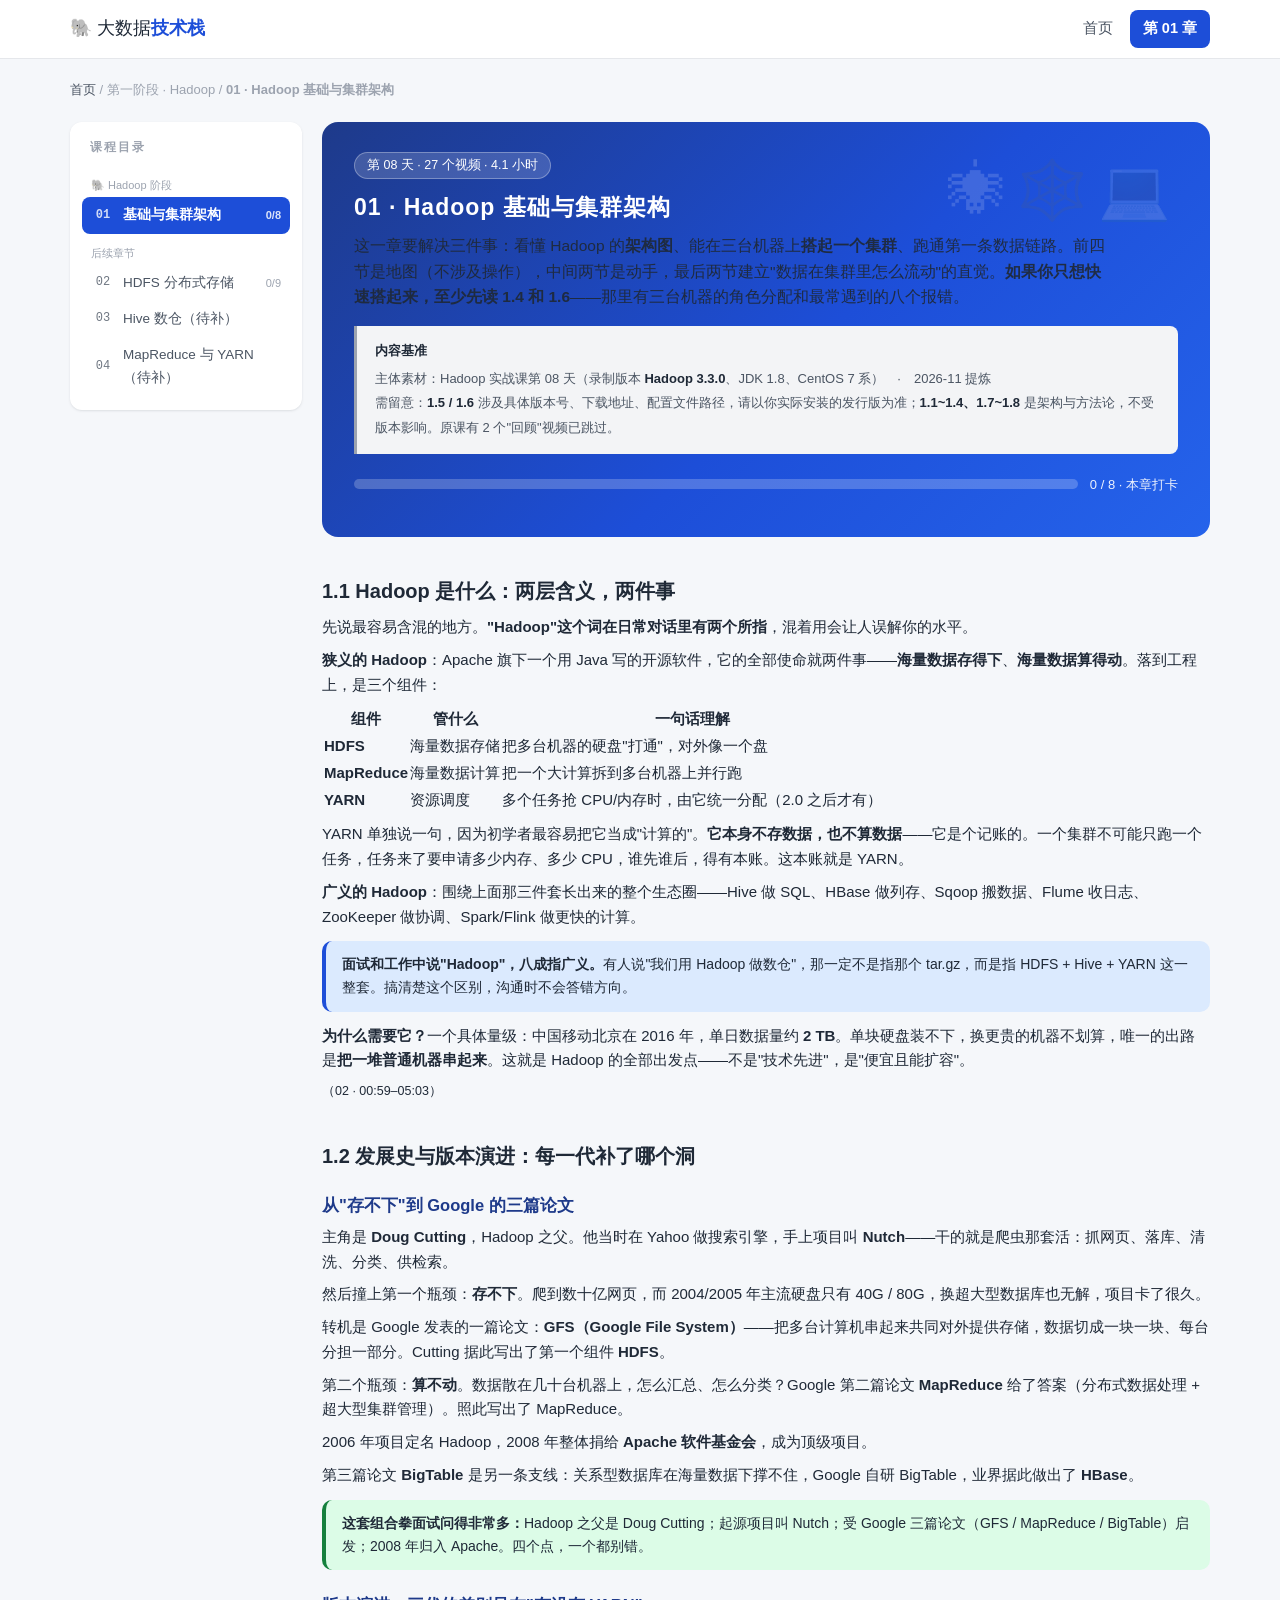
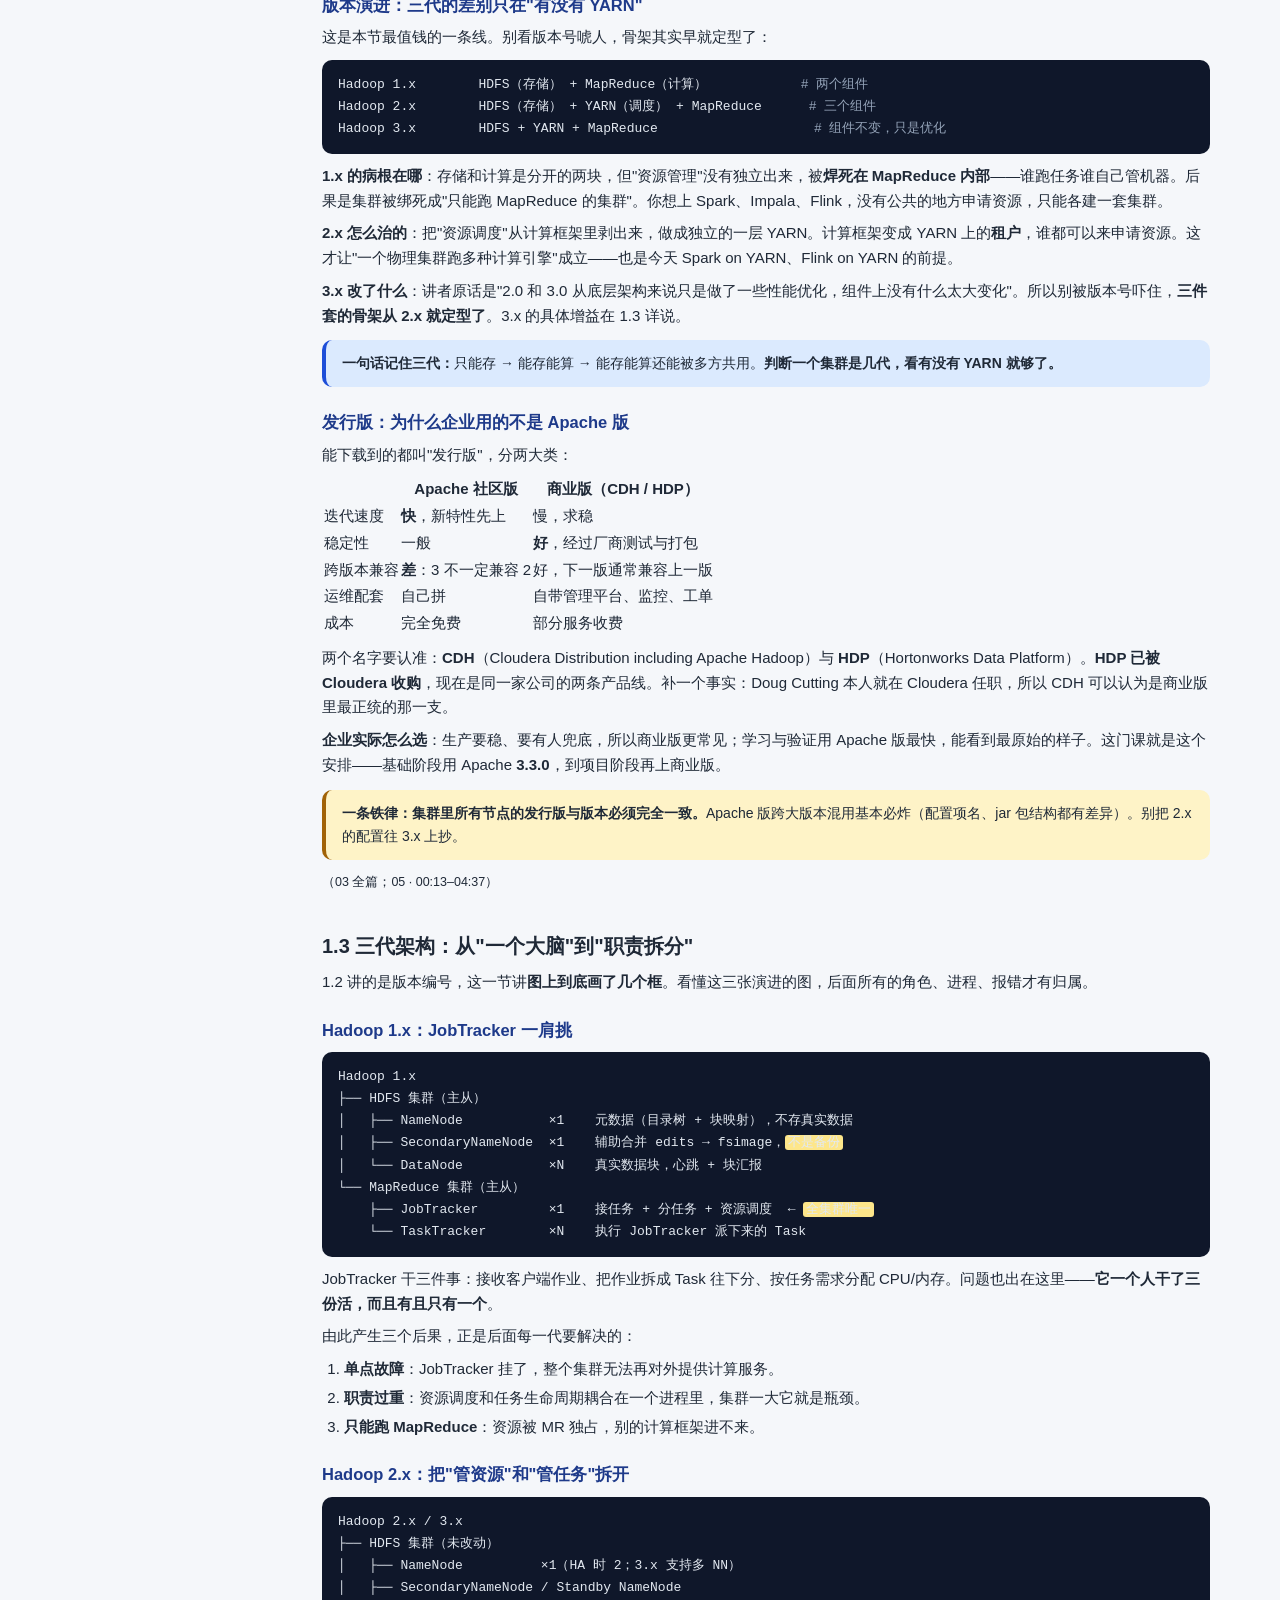
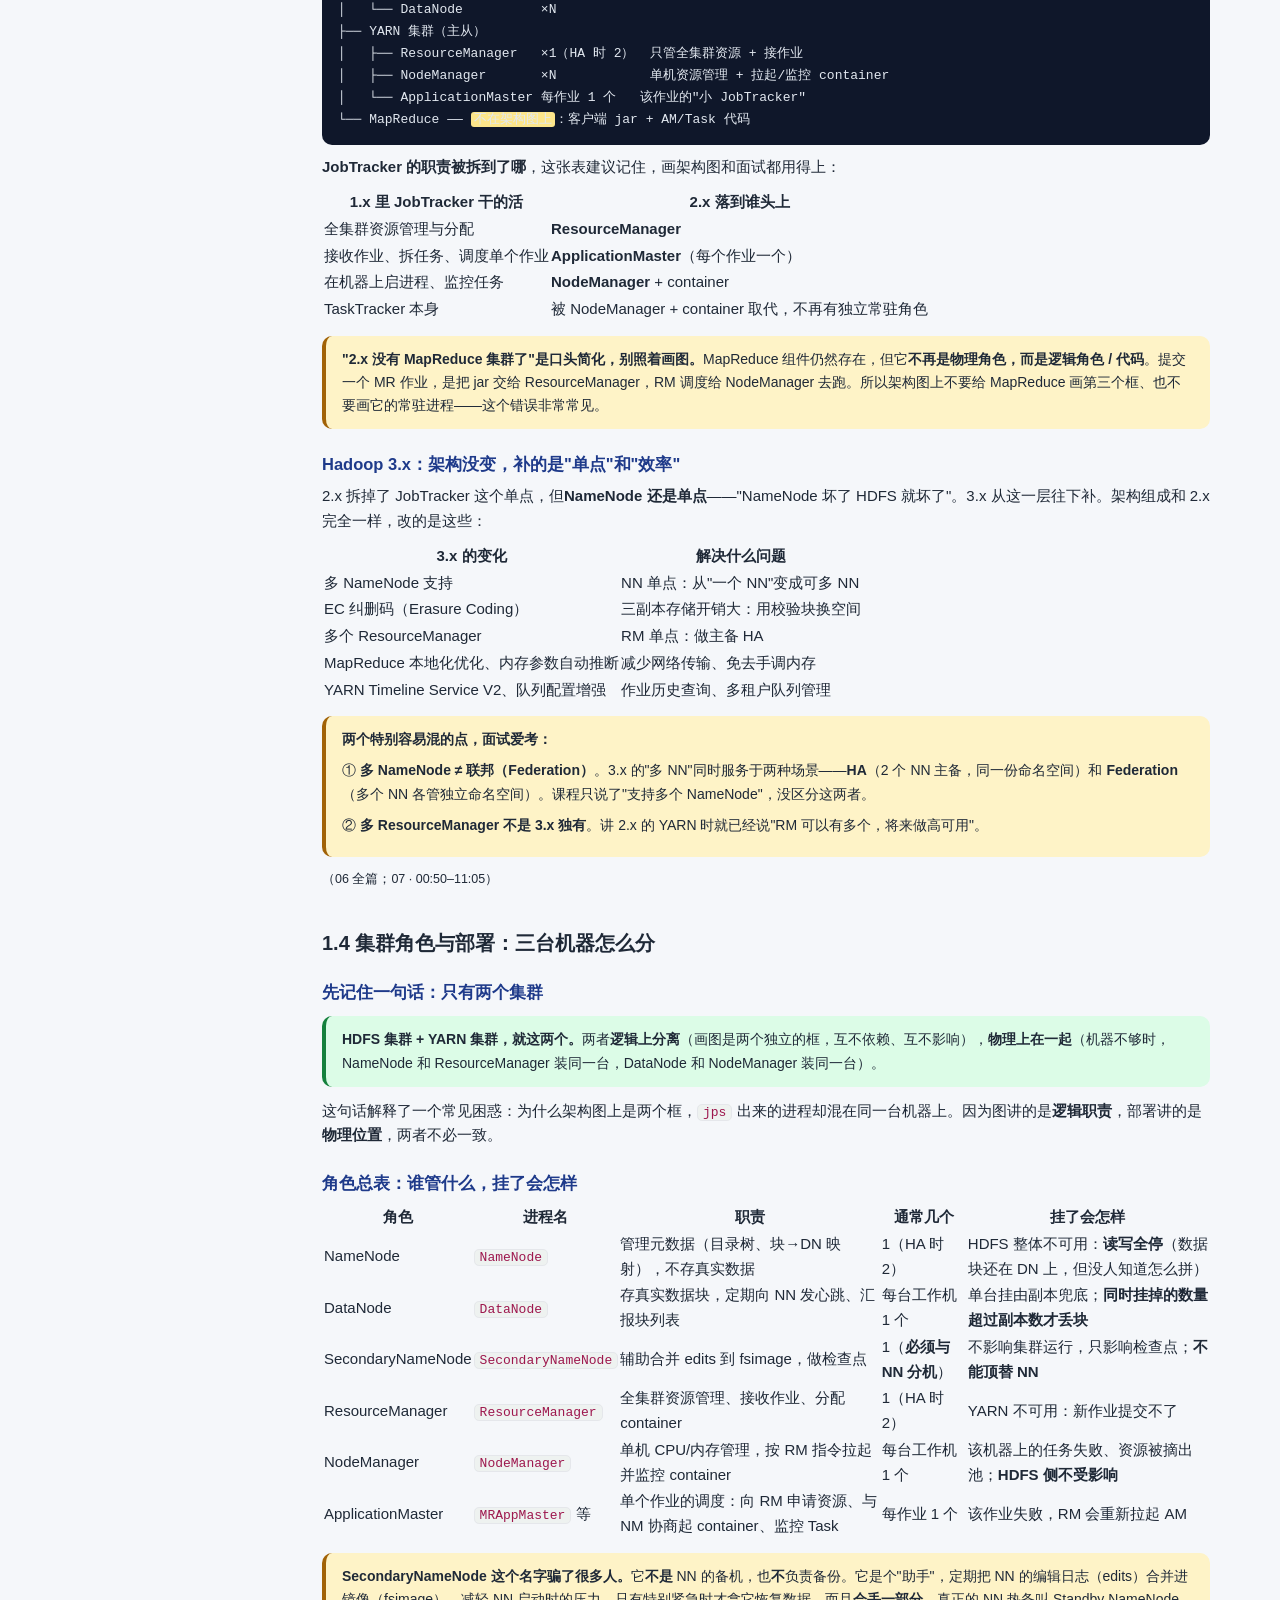
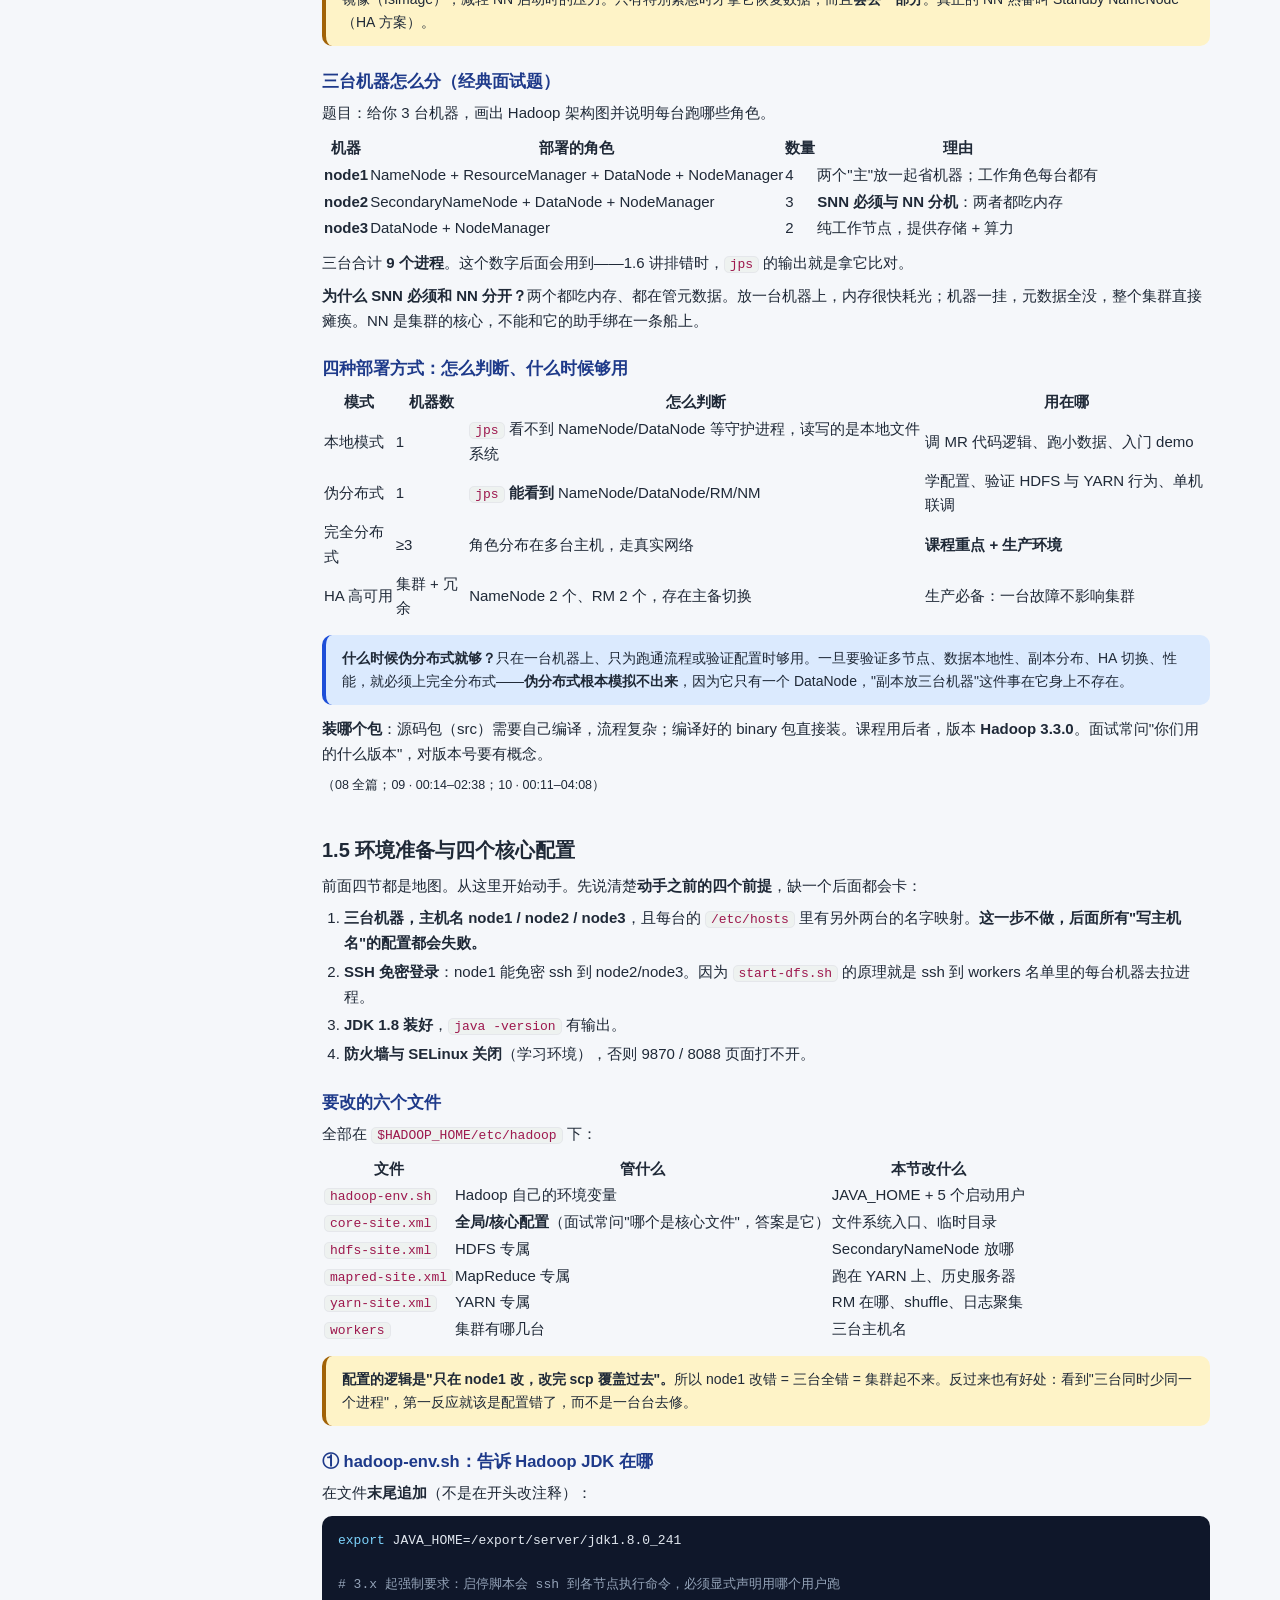
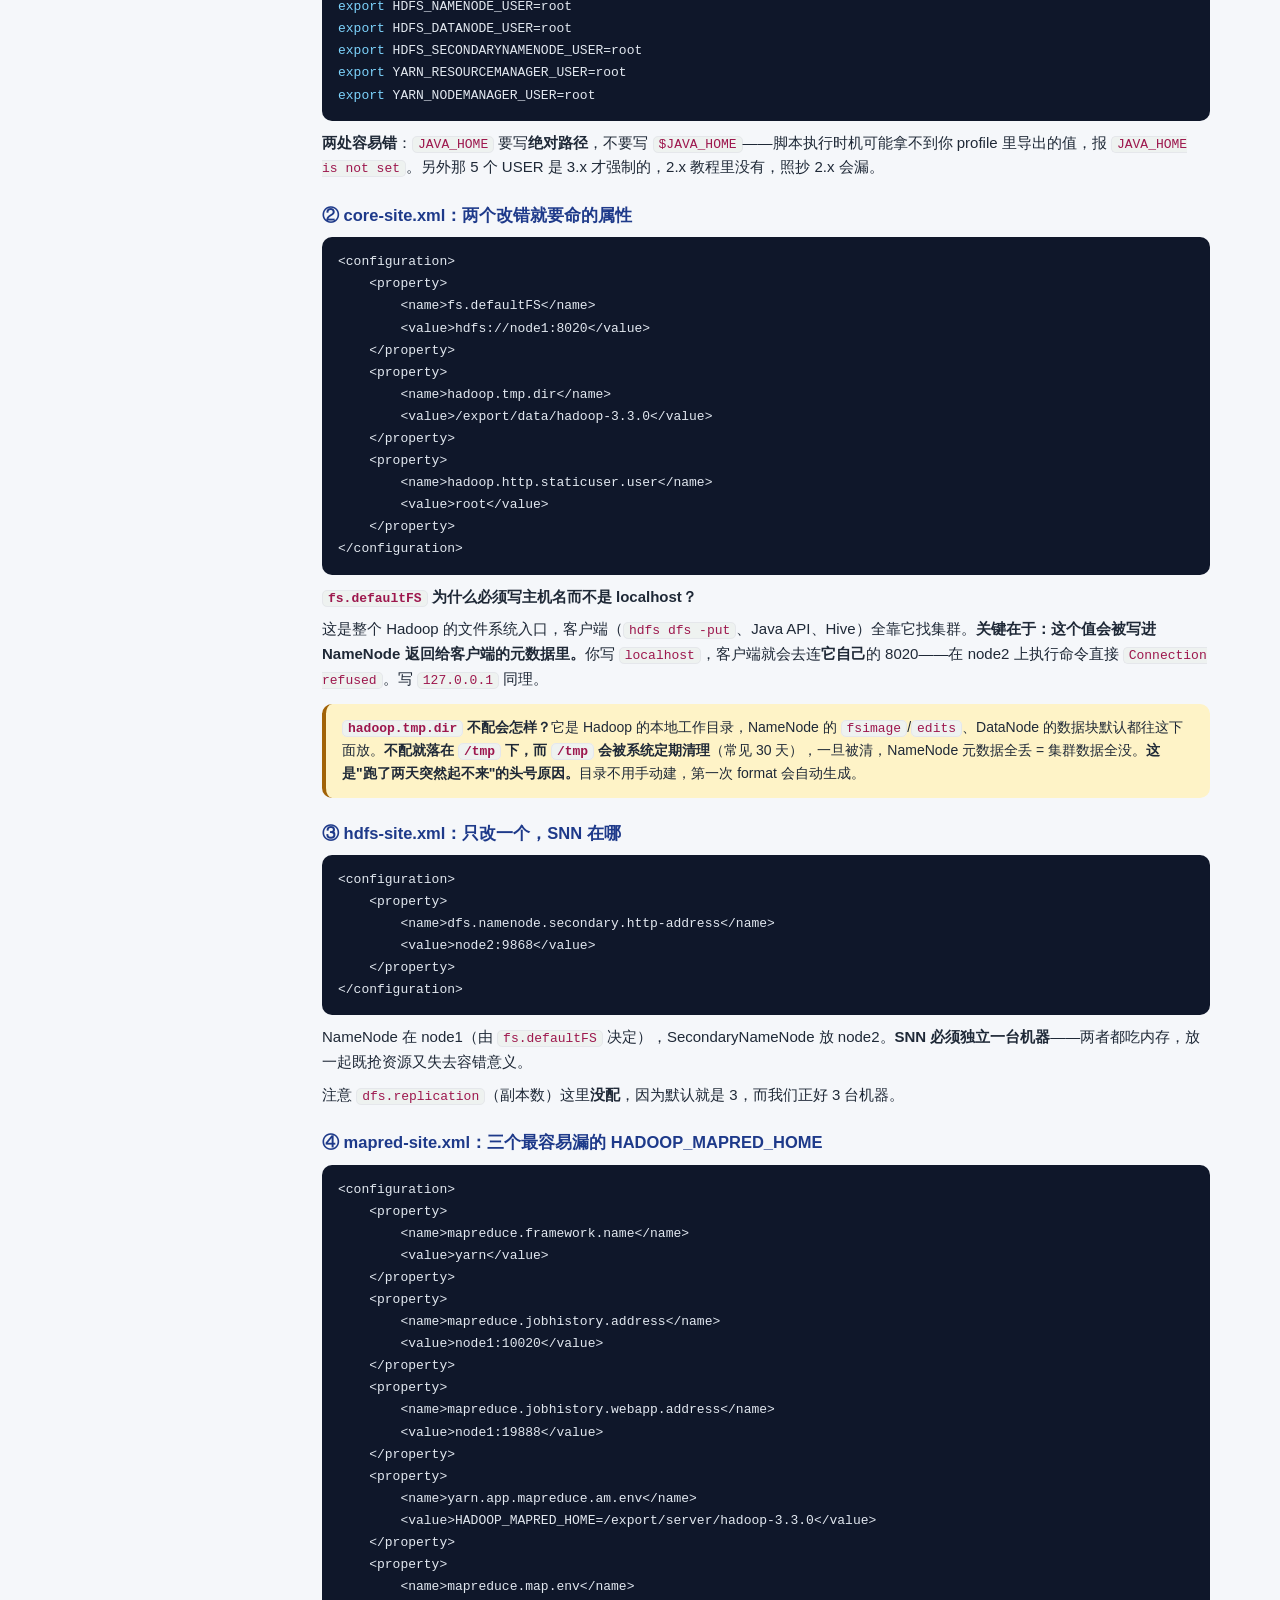
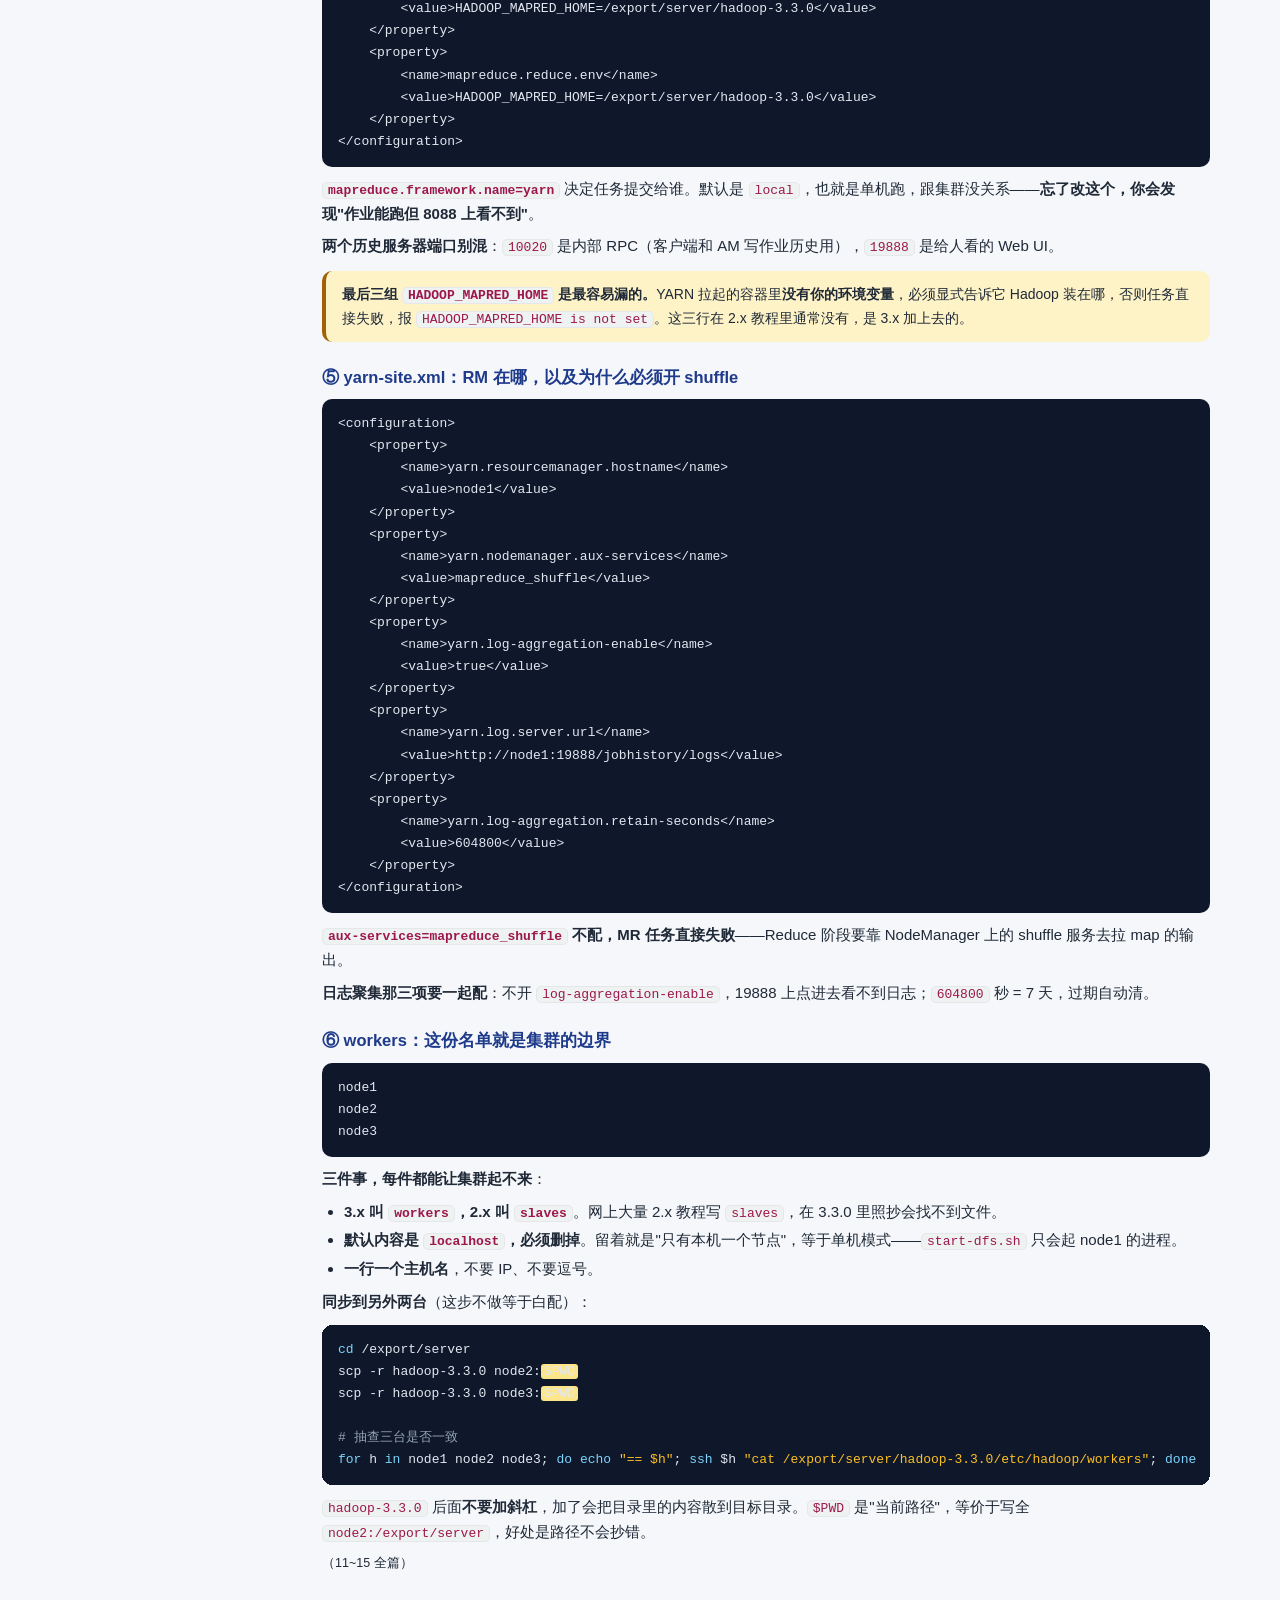
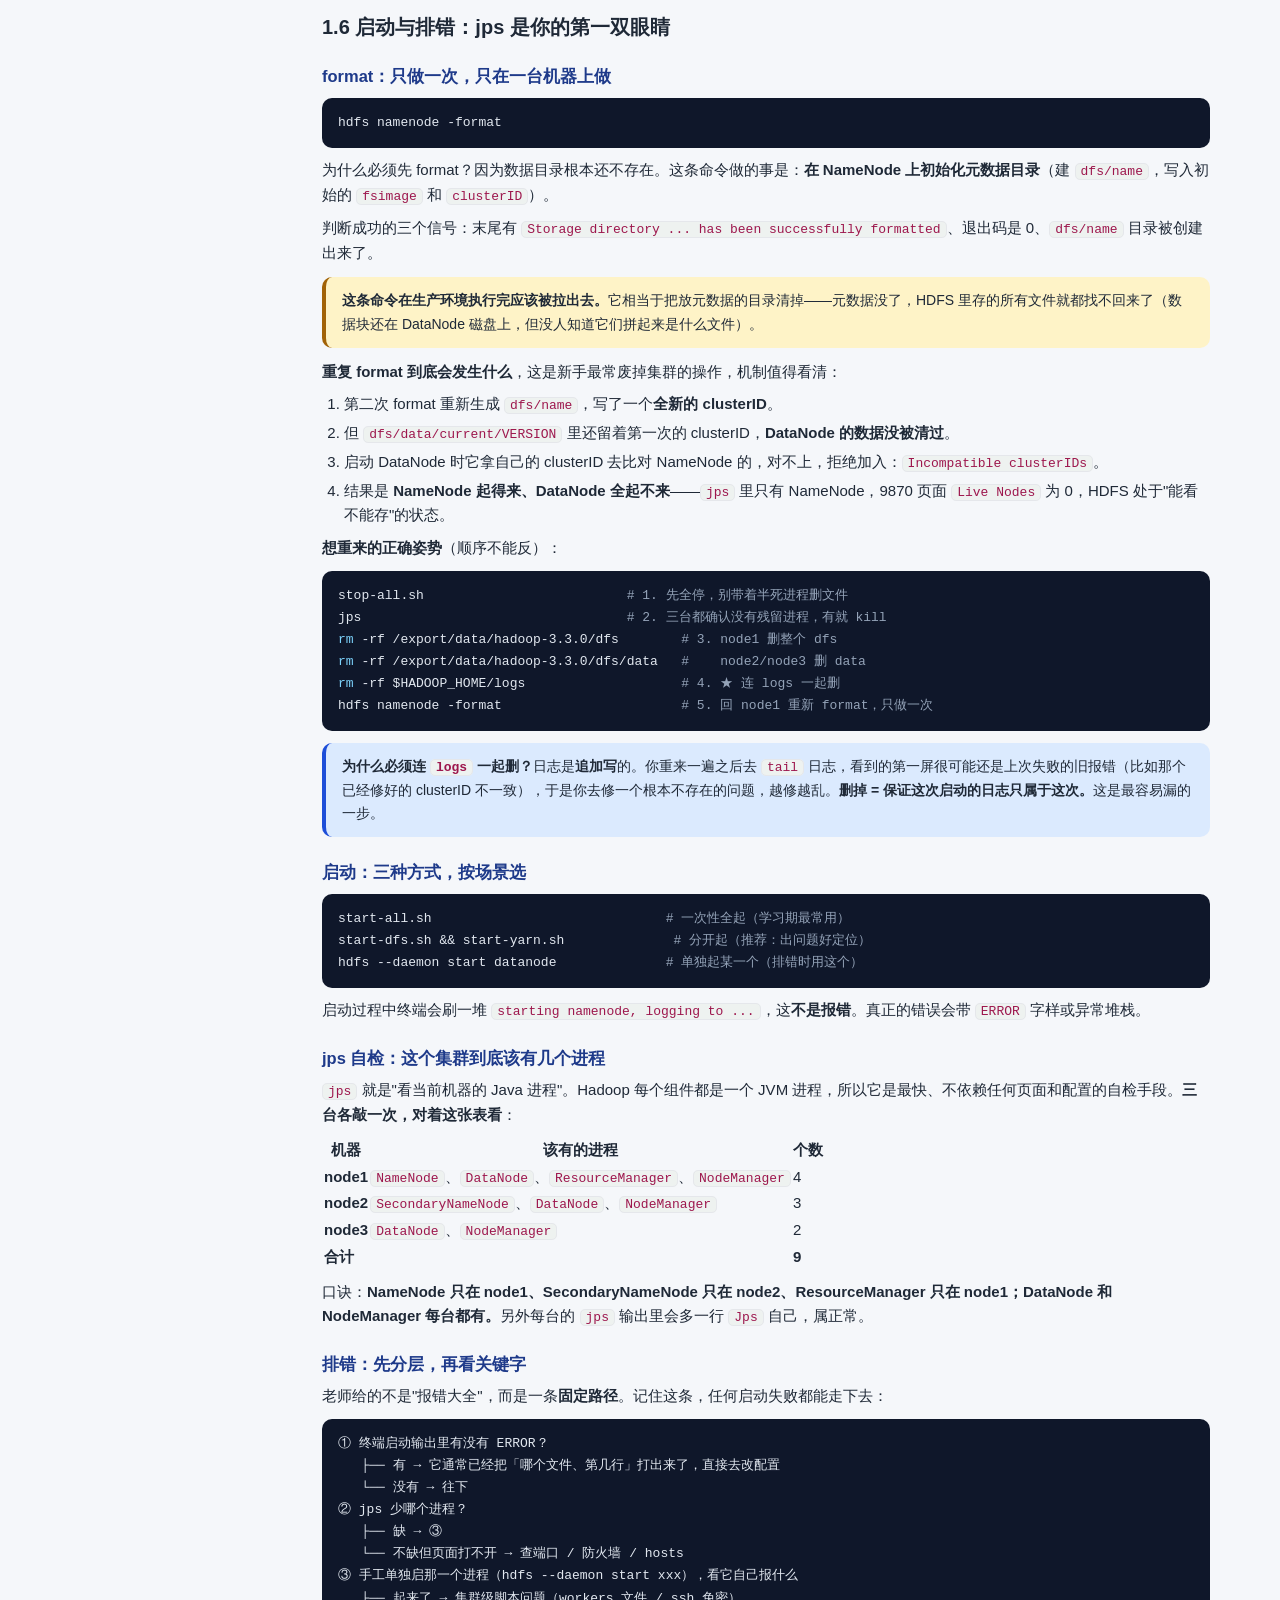
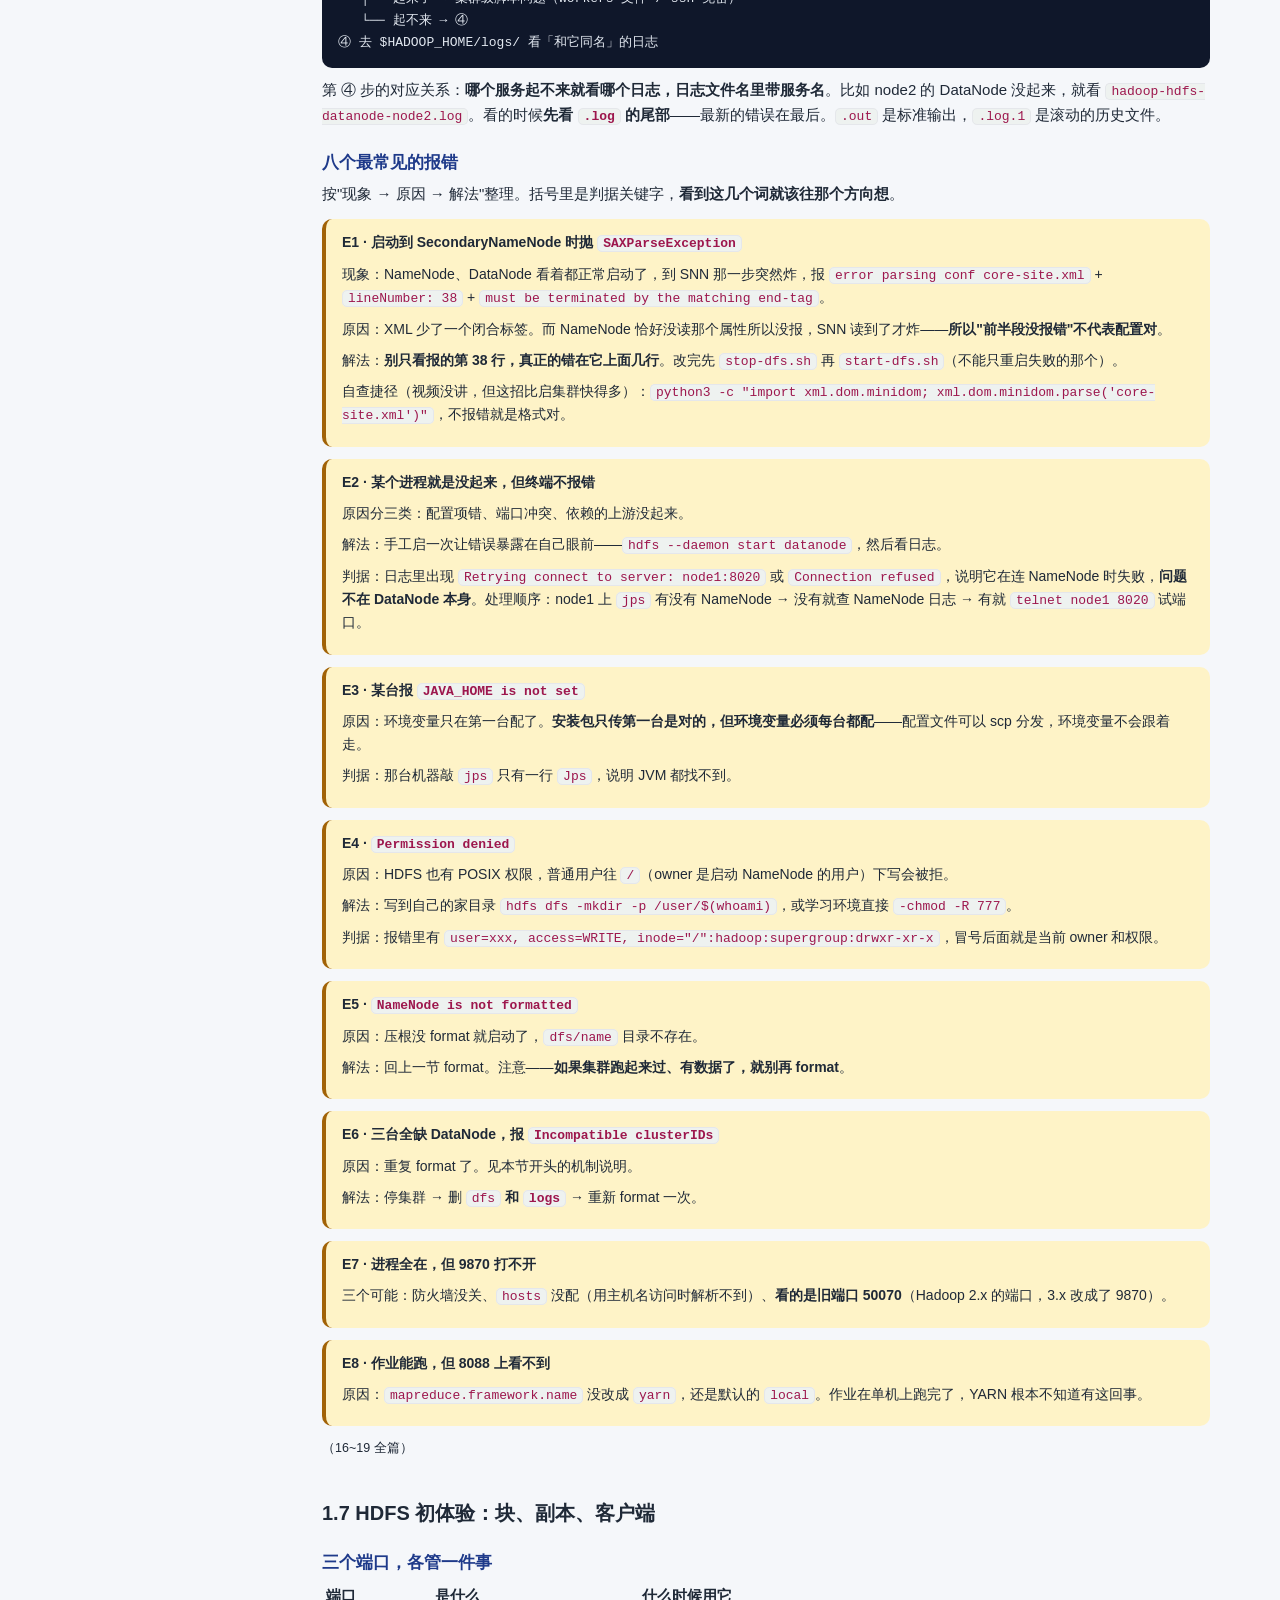
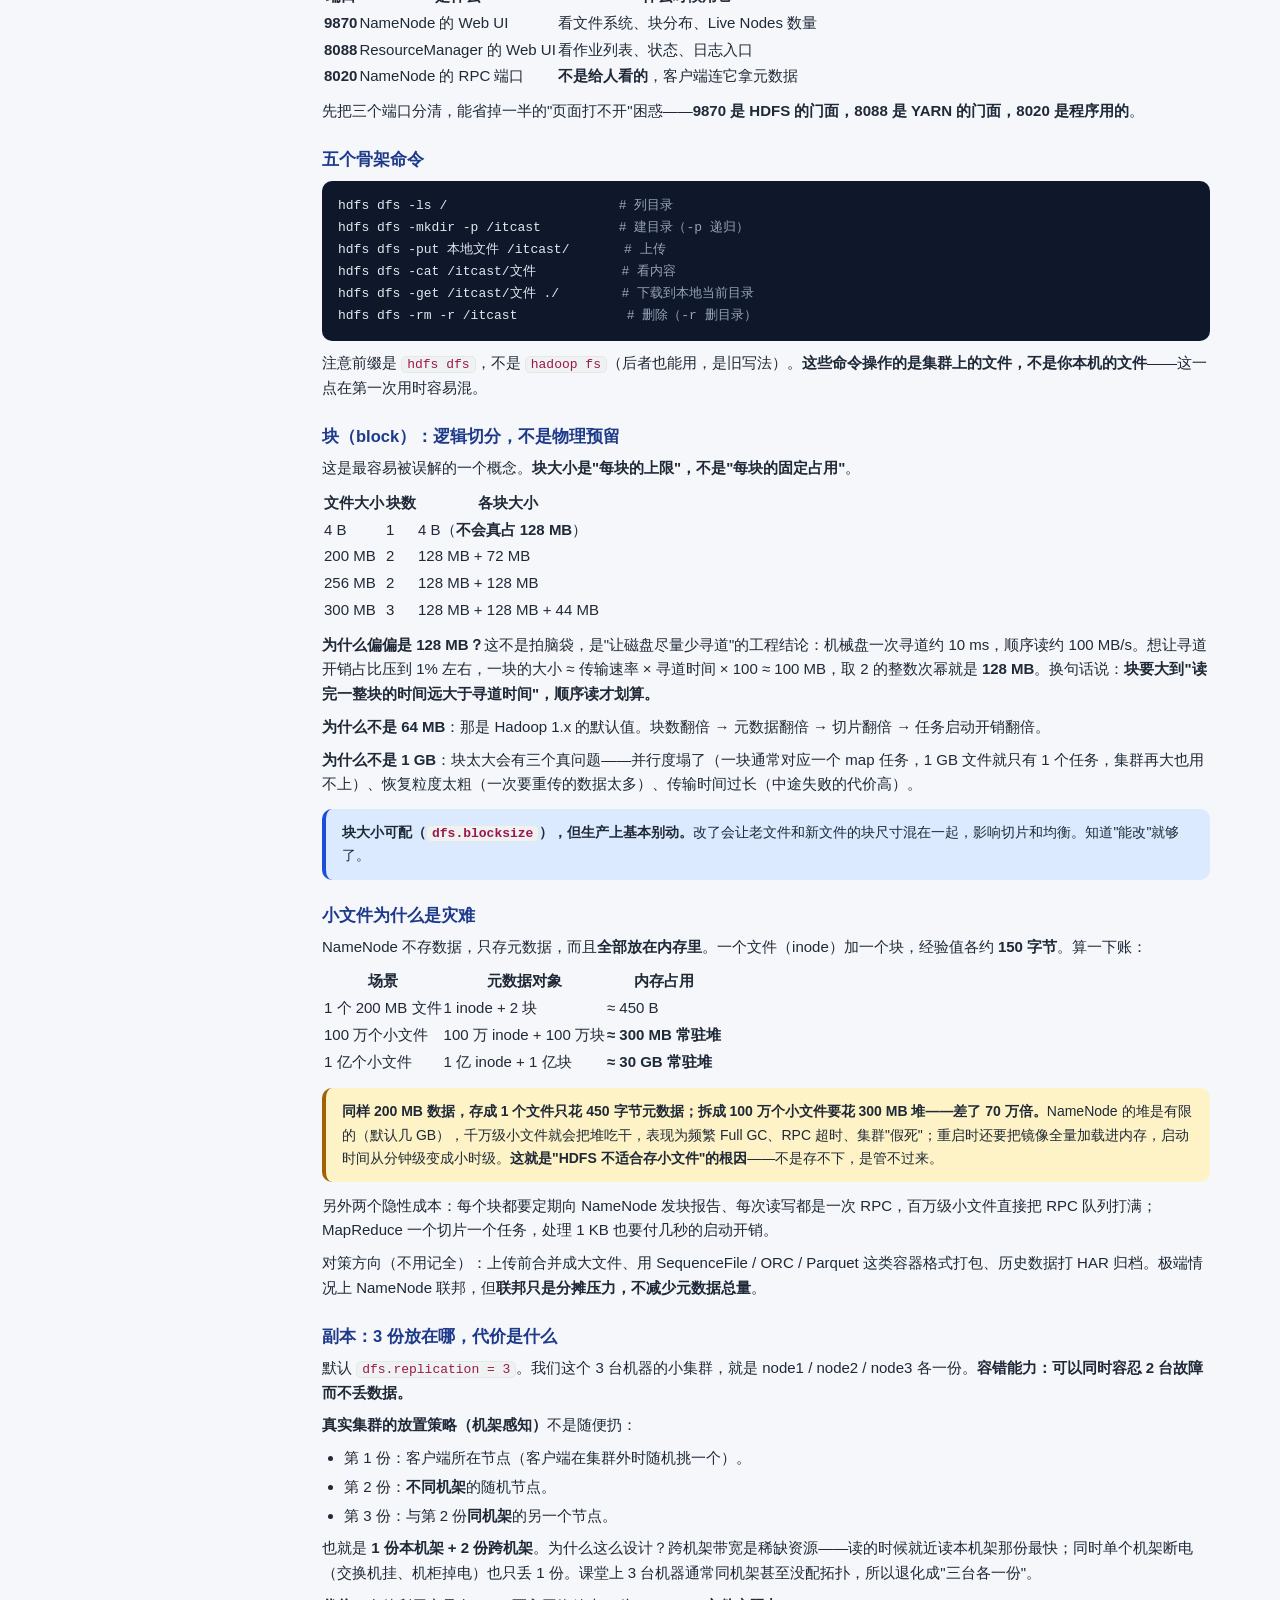
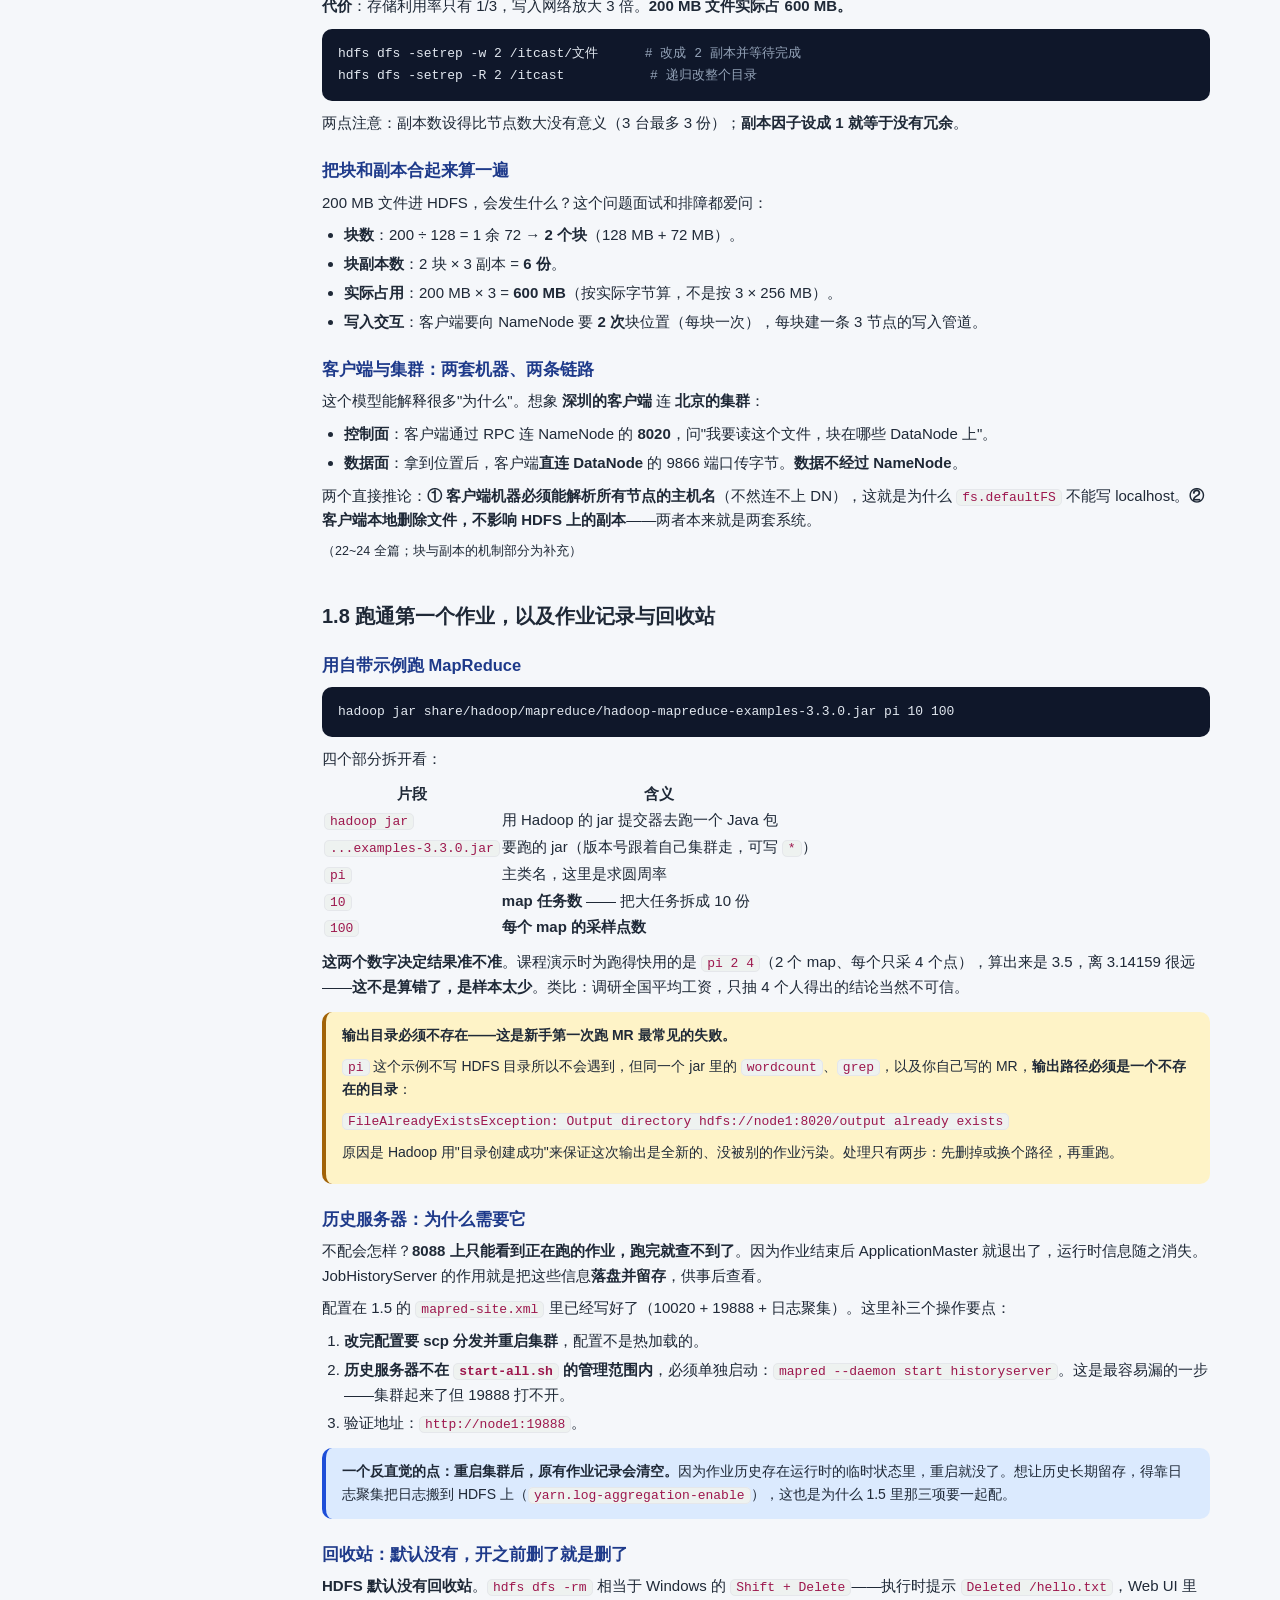
==== ch01.html @ ae282076 "初始化：大数据技术栈教学站（Hadoop 前两章） 第 01 章 · Hadoop 基础与集群架构（day08 · 27 个视频 / 4.1h） - 1.1~1.4 概念与架构：狭义/广义、发展史、三" ====
<!DOCTYPE html>
<html lang="zh-CN">
<head>
<meta charset="UTF-8">
<meta name="viewport" content="width=device-width, initial-scale=1.0">
<!-- ===== SECURITY-HARDENING 安全加固（勿删）：限制资源来源与外发，防点击劫持 ===== -->
<meta http-equiv="Content-Security-Policy" content="default-src 'self'; script-src 'self' 'unsafe-inline'; style-src 'self' 'unsafe-inline'; img-src 'self' data:; font-src 'self'; connect-src 'self'; media-src 'self'; object-src 'none'; base-uri 'none'; form-action 'none'; frame-src 'none'">
<meta name="referrer" content="strict-origin-when-cross-origin">
<script>
/* 防点击劫持：GitHub Pages 无法下发 X-Frame-Options，被第三方页面嵌套时自动跳出 */
(function () {
  if (window.top !== window.self) {
    try { window.top.location.href = window.self.location.href; }
    catch (e) { document.documentElement.innerHTML = ''; }
  }
})();
</script>
<!-- ===== SECURITY-HARDENING END ===== -->
<title>01 · Hadoop 基础与集群架构 — 大数据技术栈</title>
<link rel="stylesheet" href="assets/style.css">
</head>
<body data-page="c01">

<header class="topbar">
  <div class="container topbar-inner">
    <a href="index.html" class="logo">🐘 大数据<b>技术栈</b></a>
    <nav class="nav">
      <a href="index.html" data-nav="home">首页</a>
      <a href="ch01.html" data-nav="c01" class="active">第 01 章</a>
    </nav>
  </div>
</header>

<main class="container app" style="padding-top:20px;padding-bottom:48px">
  <div class="crumb"><a href="index.html">首页</a> / 第一阶段 · Hadoop / <b>01 · Hadoop 基础与集群架构</b></div>
  <div class="layout">

    <aside class="chapnav">
      <div class="cap">课程目录</div>
      <div class="grp">🐘 Hadoop 阶段</div>
      <a href="ch01.html" data-nav="c01" class="active"><span class="no">01</span>基础与集群架构 <span class="pg" data-chapter-progress="c01">0/8</span></a>
      <div class="grp">后续章节</div>
      <a href="ch02.html" data-nav="c02"><span class="no">02</span>HDFS 分布式存储 <span class="pg" data-chapter-progress="c02">0/9</span></a>
      <a href="index.html"><span class="no">03</span>Hive 数仓（待补）</a>
      <a href="index.html"><span class="no">04</span>MapReduce 与 YARN（待补）</a>
    </aside>

    <div class="appmain doc">

      <section class="hero compact">
        <span class="tag">第 08 天 · 27 个视频 · 4.1 小时</span>
        <h1>01 · Hadoop 基础与集群架构</h1>
        <p class="sub">这一章要解决三件事：看懂 Hadoop 的<b>架构图</b>、能在三台机器上<b>搭起一个集群</b>、跑通第一条数据链路。前四节是地图（不涉及操作），中间两节是动手，最后两节建立"数据在集群里怎么流动"的直觉。<b>如果你只想快速搭起来，至少先读 1.4 和 1.6</b>——那里有三台机器的角色分配和最常遇到的八个报错。</p>

        <div class="basis-note">
          <span class="bt">内容基准</span>
          <span class="bl">主体素材：Hadoop 实战课第 08 天（录制版本 <b>Hadoop 3.3.0</b>、JDK 1.8、CentOS 7 系）　·　2026-11 提炼</span>
          <span class="bl">需留意：<b>1.5 / 1.6</b> 涉及具体版本号、下载地址、配置文件路径，请以你实际安装的发行版为准；<b>1.1~1.4、1.7~1.8</b> 是架构与方法论，不受版本影响。原课有 2 个"回顾"视频已跳过。</span>
        </div>

        <div class="pwrap">
          <div class="progress"><div class="fill" data-progress-bar="c01"></div></div>
          <span class="plabel" data-progress-label="c01"></span>
        </div>
      </section>

      <!-- ============ 1.1 ============ -->
      <h2>1.1 Hadoop 是什么：两层含义，两件事</h2>

      <p>先说最容易含混的地方。<b>"Hadoop"这个词在日常对话里有两个所指</b>，混着用会让人误解你的水平。</p>

      <p><b>狭义的 Hadoop</b>：Apache 旗下一个用 Java 写的开源软件，它的全部使命就两件事——<b>海量数据存得下</b>、<b>海量数据算得动</b>。落到工程上，是三个组件：</p>

      <table>
        <thead><tr><th>组件</th><th>管什么</th><th>一句话理解</th></tr></thead>
        <tbody>
          <tr><td><b>HDFS</b></td><td>海量数据存储</td><td>把多台机器的硬盘"打通"，对外像一个盘</td></tr>
          <tr><td><b>MapReduce</b></td><td>海量数据计算</td><td>把一个大计算拆到多台机器上并行跑</td></tr>
          <tr><td><b>YARN</b></td><td>资源调度</td><td>多个任务抢 CPU/内存时，由它统一分配（2.0 之后才有）</td></tr>
        </tbody>
      </table>

      <p>YARN 单独说一句，因为初学者最容易把它当成"计算的"。<b>它本身不存数据，也不算数据</b>——它是个记账的。一个集群不可能只跑一个任务，任务来了要申请多少内存、多少 CPU，谁先谁后，得有本账。这本账就是 YARN。</p>

      <p><b>广义的 Hadoop</b>：围绕上面那三件套长出来的整个生态圈——Hive 做 SQL、HBase 做列存、Sqoop 搬数据、Flume 收日志、ZooKeeper 做协调、Spark/Flink 做更快的计算。</p>

      <div class="callout info"><b>面试和工作中说"Hadoop"，八成指广义。</b>有人说"我们用 Hadoop 做数仓"，那一定不是指那个 tar.gz，而是指 HDFS + Hive + YARN 这一整套。搞清楚这个区别，沟通时不会答错方向。</div>

      <p><b>为什么需要它？</b>一个具体量级：中国移动北京在 2016 年，单日数据量约 <b>2 TB</b>。单块硬盘装不下，换更贵的机器不划算，唯一的出路是<b>把一堆普通机器串起来</b>。这就是 Hadoop 的全部出发点——不是"技术先进"，是"便宜且能扩容"。</p>

      <p class="muted small">（02 · 00:59–05:03）</p>

      <!-- ============ 1.2 ============ -->
      <h2>1.2 发展史与版本演进：每一代补了哪个洞</h2>

      <h3>从"存不下"到 Google 的三篇论文</h3>

      <p>主角是 <b>Doug Cutting</b>，Hadoop 之父。他当时在 Yahoo 做搜索引擎，手上项目叫 <b>Nutch</b>——干的就是爬虫那套活：抓网页、落库、清洗、分类、供检索。</p>

      <p>然后撞上第一个瓶颈：<b>存不下</b>。爬到数十亿网页，而 2004/2005 年主流硬盘只有 40G / 80G，换超大型数据库也无解，项目卡了很久。</p>

      <p>转机是 Google 发表的一篇论文：<b>GFS（Google File System）</b>——把多台计算机串起来共同对外提供存储，数据切成一块一块、每台分担一部分。Cutting 据此写出了第一个组件 <b>HDFS</b>。</p>

      <p>第二个瓶颈：<b>算不动</b>。数据散在几十台机器上，怎么汇总、怎么分类？Google 第二篇论文 <b>MapReduce</b> 给了答案（分布式数据处理 + 超大型集群管理）。照此写出了 MapReduce。</p>

      <p>2006 年项目定名 Hadoop，2008 年整体捐给 <b>Apache 软件基金会</b>，成为顶级项目。</p>

      <p>第三篇论文 <b>BigTable</b> 是另一条支线：关系型数据库在海量数据下撑不住，Google 自研 BigTable，业界据此做出了 <b>HBase</b>。</p>

      <div class="callout ok"><b>这套组合拳面试问得非常多：</b>Hadoop 之父是 Doug Cutting；起源项目叫 Nutch；受 Google 三篇论文（GFS / MapReduce / BigTable）启发；2008 年归入 Apache。四个点，一个都别错。</div>

      <h3>版本演进：三代的差别只在"有没有 YARN"</h3>

      <p>这是本节最值钱的一条线。别看版本号唬人，骨架其实早就定型了：</p>

<pre class="code">Hadoop 1.x        HDFS（存储） + MapReduce（计算）            <span class="cm"># 两个组件</span>
Hadoop 2.x        HDFS（存储） + YARN（调度） + MapReduce      <span class="cm"># 三个组件</span>
Hadoop 3.x        HDFS + YARN + MapReduce                    <span class="cm"># 组件不变，只是优化</span></pre>

      <p><b>1.x 的病根在哪</b>：存储和计算是分开的两块，但"资源管理"没有独立出来，被<b>焊死在 MapReduce 内部</b>——谁跑任务谁自己管机器。后果是集群被绑死成"只能跑 MapReduce 的集群"。你想上 Spark、Impala、Flink，没有公共的地方申请资源，只能各建一套集群。</p>

      <p><b>2.x 怎么治的</b>：把"资源调度"从计算框架里剥出来，做成独立的一层 YARN。计算框架变成 YARN 上的<b>租户</b>，谁都可以来申请资源。这才让"一个物理集群跑多种计算引擎"成立——也是今天 Spark on YARN、Flink on YARN 的前提。</p>

      <p><b>3.x 改了什么</b>：讲者原话是"2.0 和 3.0 从底层架构来说只是做了一些性能优化，组件上没有什么太大变化"。所以别被版本号吓住，<b>三件套的骨架从 2.x 就定型了</b>。3.x 的具体增益在 1.3 详说。</p>

      <div class="callout info"><b>一句话记住三代：</b>只能存 → 能存能算 → 能存能算还能被多方共用。<b>判断一个集群是几代，看有没有 YARN 就够了。</b></div>

      <h3>发行版：为什么企业用的不是 Apache 版</h3>

      <p>能下载到的都叫"发行版"，分两大类：</p>

      <table>
        <thead><tr><th></th><th>Apache 社区版</th><th>商业版（CDH / HDP）</th></tr></thead>
        <tbody>
          <tr><td>迭代速度</td><td><b>快</b>，新特性先上</td><td>慢，求稳</td></tr>
          <tr><td>稳定性</td><td>一般</td><td><b>好</b>，经过厂商测试与打包</td></tr>
          <tr><td>跨版本兼容</td><td><b>差</b>：3 不一定兼容 2</td><td>好，下一版通常兼容上一版</td></tr>
          <tr><td>运维配套</td><td>自己拼</td><td>自带管理平台、监控、工单</td></tr>
          <tr><td>成本</td><td>完全免费</td><td>部分服务收费</td></tr>
        </tbody>
      </table>

      <p>两个名字要认准：<b>CDH</b>（Cloudera Distribution including Apache Hadoop）与 <b>HDP</b>（Hortonworks Data Platform）。<b>HDP 已被 Cloudera 收购</b>，现在是同一家公司的两条产品线。补一个事实：Doug Cutting 本人就在 Cloudera 任职，所以 CDH 可以认为是商业版里最正统的那一支。</p>

      <p><b>企业实际怎么选</b>：生产要稳、要有人兜底，所以商业版更常见；学习与验证用 Apache 版最快，能看到最原始的样子。这门课就是这个安排——基础阶段用 Apache <b>3.3.0</b>，到项目阶段再上商业版。</p>

      <div class="callout warn"><b>一条铁律：集群里所有节点的发行版与版本必须完全一致。</b>Apache 版跨大版本混用基本必炸（配置项名、jar 包结构都有差异）。别把 2.x 的配置往 3.x 上抄。</div>

      <p class="muted small">（03 全篇；05 · 00:13–04:37）</p>

      <!-- ============ 1.3 ============ -->
      <h2>1.3 三代架构：从"一个大脑"到"职责拆分"</h2>

      <p>1.2 讲的是版本编号，这一节讲<b>图上到底画了几个框</b>。看懂这三张演进的图，后面所有的角色、进程、报错才有归属。</p>

      <h3>Hadoop 1.x：JobTracker 一肩挑</h3>

<pre class="code">Hadoop 1.x
├── HDFS 集群（主从）
│   ├── NameNode           ×1    元数据（目录树 + 块映射），不存真实数据
│   ├── SecondaryNameNode  ×1    辅助合并 edits → fsimage，<span class="hl">不是备份</span>
│   └── DataNode           ×N    真实数据块，心跳 + 块汇报
└── MapReduce 集群（主从）
    ├── JobTracker         ×1    接任务 + 分任务 + 资源调度  ← <span class="hl">全集群唯一</span>
    └── TaskTracker        ×N    执行 JobTracker 派下来的 Task</pre>

      <p>JobTracker 干三件事：接收客户端作业、把作业拆成 Task 往下分、按任务需求分配 CPU/内存。问题也出在这里——<b>它一个人干了三份活，而且有且只有一个</b>。</p>

      <p>由此产生三个后果，正是后面每一代要解决的：</p>
      <ol>
        <li><b>单点故障</b>：JobTracker 挂了，整个集群无法再对外提供计算服务。</li>
        <li><b>职责过重</b>：资源调度和任务生命周期耦合在一个进程里，集群一大它就是瓶颈。</li>
        <li><b>只能跑 MapReduce</b>：资源被 MR 独占，别的计算框架进不来。</li>
      </ol>

      <h3>Hadoop 2.x：把"管资源"和"管任务"拆开</h3>

<pre class="code">Hadoop 2.x / 3.x
├── HDFS 集群（未改动）
│   ├── NameNode          ×1（HA 时 2；3.x 支持多 NN）
│   ├── SecondaryNameNode / Standby NameNode
│   └── DataNode          ×N
├── YARN 集群（主从）
│   ├── ResourceManager   ×1（HA 时 2）  只管全集群资源 + 接作业
│   ├── NodeManager       ×N            单机资源管理 + 拉起/监控 container
│   └── ApplicationMaster 每作业 1 个   该作业的"小 JobTracker"
└── MapReduce —— <span class="hl">不在架构图上</span>：客户端 jar + AM/Task 代码</pre>

      <p><b>JobTracker 的职责被拆到了哪</b>，这张表建议记住，画架构图和面试都用得上：</p>

      <table>
        <thead><tr><th>1.x 里 JobTracker 干的活</th><th>2.x 落到谁头上</th></tr></thead>
        <tbody>
          <tr><td>全集群资源管理与分配</td><td><b>ResourceManager</b></td></tr>
          <tr><td>接收作业、拆任务、调度单个作业</td><td><b>ApplicationMaster</b>（每个作业一个）</td></tr>
          <tr><td>在机器上启进程、监控任务</td><td><b>NodeManager</b> + container</td></tr>
          <tr><td>TaskTracker 本身</td><td>被 NodeManager + container 取代，不再有独立常驻角色</td></tr>
        </tbody>
      </table>

      <div class="callout warn"><b>"2.x 没有 MapReduce 集群了"是口头简化，别照着画图。</b>MapReduce 组件仍然存在，但它<b>不再是物理角色，而是逻辑角色 / 代码</b>。提交一个 MR 作业，是把 jar 交给 ResourceManager，RM 调度给 NodeManager 去跑。所以架构图上不要给 MapReduce 画第三个框、也不要画它的常驻进程——这个错误非常常见。</div>

      <h3>Hadoop 3.x：架构没变，补的是"单点"和"效率"</h3>

      <p>2.x 拆掉了 JobTracker 这个单点，但<b>NameNode 还是单点</b>——"NameNode 坏了 HDFS 就坏了"。3.x 从这一层往下补。架构组成和 2.x 完全一样，改的是这些：</p>

      <table>
        <thead><tr><th>3.x 的变化</th><th>解决什么问题</th></tr></thead>
        <tbody>
          <tr><td>多 NameNode 支持</td><td>NN 单点：从"一个 NN"变成可多 NN</td></tr>
          <tr><td>EC 纠删码（Erasure Coding）</td><td>三副本存储开销大：用校验块换空间</td></tr>
          <tr><td>多个 ResourceManager</td><td>RM 单点：做主备 HA</td></tr>
          <tr><td>MapReduce 本地化优化、内存参数自动推断</td><td>减少网络传输、免去手调内存</td></tr>
          <tr><td>YARN Timeline Service V2、队列配置增强</td><td>作业历史查询、多租户队列管理</td></tr>
        </tbody>
      </table>

      <div class="callout warn"><b>两个特别容易混的点，面试爱考：</b>
        <p>① <b>多 NameNode ≠ 联邦（Federation）</b>。3.x 的"多 NN"同时服务于两种场景——<b>HA</b>（2 个 NN 主备，同一份命名空间）和 <b>Federation</b>（多个 NN 各管独立命名空间）。课程只说了"支持多个 NameNode"，没区分这两者。</p>
        <p>② <b>多 ResourceManager 不是 3.x 独有</b>。讲 2.x 的 YARN 时就已经说"RM 可以有多个，将来做高可用"。</p>
      </div>

      <p class="muted small">（06 全篇；07 · 00:50–11:05）</p>

      <!-- ============ 1.4 ============ -->
      <h2>1.4 集群角色与部署：三台机器怎么分</h2>

      <h3>先记住一句话：只有两个集群</h3>

      <div class="callout ok"><b>HDFS 集群 + YARN 集群，就这两个。</b>两者<b>逻辑上分离</b>（画图是两个独立的框，互不依赖、互不影响），<b>物理上在一起</b>（机器不够时，NameNode 和 ResourceManager 装同一台，DataNode 和 NodeManager 装同一台）。</div>

      <p>这句话解释了一个常见困惑：为什么架构图上是两个框，<code class="inline">jps</code> 出来的进程却混在同一台机器上。因为图讲的是<b>逻辑职责</b>，部署讲的是<b>物理位置</b>，两者不必一致。</p>

      <h3>角色总表：谁管什么，挂了会怎样</h3>

      <table>
        <thead><tr><th>角色</th><th>进程名</th><th>职责</th><th>通常几个</th><th>挂了会怎样</th></tr></thead>
        <tbody>
          <tr><td>NameNode</td><td><code class="inline">NameNode</code></td><td>管理元数据（目录树、块→DN 映射），不存真实数据</td><td>1（HA 时 2）</td><td>HDFS 整体不可用：<b>读写全停</b>（数据块还在 DN 上，但没人知道怎么拼）</td></tr>
          <tr><td>DataNode</td><td><code class="inline">DataNode</code></td><td>存真实数据块，定期向 NN 发心跳、汇报块列表</td><td>每台工作机 1 个</td><td>单台挂由副本兜底；<b>同时挂掉的数量超过副本数才丢块</b></td></tr>
          <tr><td>SecondaryNameNode</td><td><code class="inline">SecondaryNameNode</code></td><td>辅助合并 edits 到 fsimage，做检查点</td><td>1（<b>必须与 NN 分机</b>）</td><td>不影响集群运行，只影响检查点；<b>不能顶替 NN</b></td></tr>
          <tr><td>ResourceManager</td><td><code class="inline">ResourceManager</code></td><td>全集群资源管理、接收作业、分配 container</td><td>1（HA 时 2）</td><td>YARN 不可用：新作业提交不了</td></tr>
          <tr><td>NodeManager</td><td><code class="inline">NodeManager</code></td><td>单机 CPU/内存管理，按 RM 指令拉起并监控 container</td><td>每台工作机 1 个</td><td>该机器上的任务失败、资源被摘出池；<b>HDFS 侧不受影响</b></td></tr>
          <tr><td>ApplicationMaster</td><td><code class="inline">MRAppMaster</code> 等</td><td>单个作业的调度：向 RM 申请资源、与 NM 协商起 container、监控 Task</td><td>每作业 1 个</td><td>该作业失败，RM 会重新拉起 AM</td></tr>
        </tbody>
      </table>

      <div class="callout warn"><b>SecondaryNameNode 这个名字骗了很多人。</b>它<b>不是</b> NN 的备机，也<b>不</b>负责备份。它是个"助手"，定期把 NN 的编辑日志（edits）合并进镜像（fsimage），减轻 NN 启动时的压力。只有特别紧急时才拿它恢复数据，而且<b>会丢一部分</b>。真正的 NN 热备叫 Standby NameNode（HA 方案）。</div>

      <h3>三台机器怎么分（经典面试题）</h3>

      <p>题目：给你 3 台机器，画出 Hadoop 架构图并说明每台跑哪些角色。</p>

      <table>
        <thead><tr><th>机器</th><th>部署的角色</th><th>数量</th><th>理由</th></tr></thead>
        <tbody>
          <tr><td><b>node1</b></td><td>NameNode + ResourceManager + DataNode + NodeManager</td><td>4</td><td>两个"主"放一起省机器；工作角色每台都有</td></tr>
          <tr><td><b>node2</b></td><td>SecondaryNameNode + DataNode + NodeManager</td><td>3</td><td><b>SNN 必须与 NN 分机</b>：两者都吃内存</td></tr>
          <tr><td><b>node3</b></td><td>DataNode + NodeManager</td><td>2</td><td>纯工作节点，提供存储 + 算力</td></tr>
        </tbody>
      </table>

      <p>三台合计 <b>9 个进程</b>。这个数字后面会用到——1.6 讲排错时，<code class="inline">jps</code> 的输出就是拿它比对。</p>

      <p><b>为什么 SNN 必须和 NN 分开？</b>两个都吃内存、都在管元数据。放一台机器上，内存很快耗光；机器一挂，元数据全没，整个集群直接瘫痪。NN 是集群的核心，不能和它的助手绑在一条船上。</p>

      <h3>四种部署方式：怎么判断、什么时候够用</h3>

      <table>
        <thead><tr><th>模式</th><th>机器数</th><th>怎么判断</th><th>用在哪</th></tr></thead>
        <tbody>
          <tr><td>本地模式</td><td>1</td><td><code class="inline">jps</code> 看不到 NameNode/DataNode 等守护进程，读写的是本地文件系统</td><td>调 MR 代码逻辑、跑小数据、入门 demo</td></tr>
          <tr><td>伪分布式</td><td>1</td><td><code class="inline">jps</code> <b>能看到</b> NameNode/DataNode/RM/NM</td><td>学配置、验证 HDFS 与 YARN 行为、单机联调</td></tr>
          <tr><td>完全分布式</td><td>≥3</td><td>角色分布在多台主机，走真实网络</td><td><b>课程重点 + 生产环境</b></td></tr>
          <tr><td>HA 高可用</td><td>集群 + 冗余</td><td>NameNode 2 个、RM 2 个，存在主备切换</td><td>生产必备：一台故障不影响集群</td></tr>
        </tbody>
      </table>

      <div class="callout info"><b>什么时候伪分布式就够？</b>只在一台机器上、只为跑通流程或验证配置时够用。一旦要验证多节点、数据本地性、副本分布、HA 切换、性能，就必须上完全分布式——<b>伪分布式根本模拟不出来</b>，因为它只有一个 DataNode，"副本放三台机器"这件事在它身上不存在。</div>

      <p><b>装哪个包</b>：源码包（src）需要自己编译，流程复杂；编译好的 binary 包直接装。课程用后者，版本 <b>Hadoop 3.3.0</b>。面试常问"你们用的什么版本"，对版本号要有概念。</p>

      <p class="muted small">（08 全篇；09 · 00:14–02:38；10 · 00:11–04:08）</p>

      <!-- ============ 1.5 ============ -->
      <h2>1.5 环境准备与四个核心配置</h2>

      <p>前面四节都是地图。从这里开始动手。先说清楚<b>动手之前的四个前提</b>，缺一个后面都会卡：</p>

      <ol>
        <li><b>三台机器，主机名 node1 / node2 / node3</b>，且每台的 <code class="inline">/etc/hosts</code> 里有另外两台的名字映射。<b>这一步不做，后面所有"写主机名"的配置都会失败。</b></li>
        <li><b>SSH 免密登录</b>：node1 能免密 ssh 到 node2/node3。因为 <code class="inline">start-dfs.sh</code> 的原理就是 ssh 到 workers 名单里的每台机器去拉进程。</li>
        <li><b>JDK 1.8 装好</b>，<code class="inline">java -version</code> 有输出。</li>
        <li><b>防火墙与 SELinux 关闭</b>（学习环境），否则 9870 / 8088 页面打不开。</li>
      </ol>

      <h3>要改的六个文件</h3>

      <p>全部在 <code class="inline">$HADOOP_HOME/etc/hadoop</code> 下：</p>

      <table>
        <thead><tr><th>文件</th><th>管什么</th><th>本节改什么</th></tr></thead>
        <tbody>
          <tr><td><code class="inline">hadoop-env.sh</code></td><td>Hadoop 自己的环境变量</td><td>JAVA_HOME + 5 个启动用户</td></tr>
          <tr><td><code class="inline">core-site.xml</code></td><td><b>全局/核心配置</b>（面试常问"哪个是核心文件"，答案是它）</td><td>文件系统入口、临时目录</td></tr>
          <tr><td><code class="inline">hdfs-site.xml</code></td><td>HDFS 专属</td><td>SecondaryNameNode 放哪</td></tr>
          <tr><td><code class="inline">mapred-site.xml</code></td><td>MapReduce 专属</td><td>跑在 YARN 上、历史服务器</td></tr>
          <tr><td><code class="inline">yarn-site.xml</code></td><td>YARN 专属</td><td>RM 在哪、shuffle、日志聚集</td></tr>
          <tr><td><code class="inline">workers</code></td><td>集群有哪几台</td><td>三台主机名</td></tr>
        </tbody>
      </table>

      <div class="callout warn"><b>配置的逻辑是"只在 node1 改，改完 scp 覆盖过去"。</b>所以 node1 改错 = 三台全错 = 集群起不来。反过来也有好处：看到"三台同时少同一个进程"，第一反应就该是配置错了，而不是一台台去修。</div>

      <h3>① hadoop-env.sh：告诉 Hadoop JDK 在哪</h3>

      <p>在文件<b>末尾追加</b>（不是在开头改注释）：</p>

<pre class="code"><span class="kw">export</span> JAVA_HOME=/export/server/jdk1.8.0_241

<span class="cm"># 3.x 起强制要求：启停脚本会 ssh 到各节点执行命令，必须显式声明用哪个用户跑</span>
<span class="kw">export</span> HDFS_NAMENODE_USER=root
<span class="kw">export</span> HDFS_DATANODE_USER=root
<span class="kw">export</span> HDFS_SECONDARYNAMENODE_USER=root
<span class="kw">export</span> YARN_RESOURCEMANAGER_USER=root
<span class="kw">export</span> YARN_NODEMANAGER_USER=root</pre>

      <p><b>两处容易错</b>：<code class="inline">JAVA_HOME</code> 要写<b>绝对路径</b>，不要写 <code class="inline">$JAVA_HOME</code>——脚本执行时机可能拿不到你 profile 里导出的值，报 <code class="inline">JAVA_HOME is not set</code>。另外那 5 个 USER 是 3.x 才强制的，2.x 教程里没有，照抄 2.x 会漏。</p>

      <h3>② core-site.xml：两个改错就要命的属性</h3>

<pre class="code">&lt;configuration&gt;
    &lt;property&gt;
        &lt;name&gt;fs.defaultFS&lt;/name&gt;
        &lt;value&gt;hdfs://node1:8020&lt;/value&gt;
    &lt;/property&gt;
    &lt;property&gt;
        &lt;name&gt;hadoop.tmp.dir&lt;/name&gt;
        &lt;value&gt;/export/data/hadoop-3.3.0&lt;/value&gt;
    &lt;/property&gt;
    &lt;property&gt;
        &lt;name&gt;hadoop.http.staticuser.user&lt;/name&gt;
        &lt;value&gt;root&lt;/value&gt;
    &lt;/property&gt;
&lt;/configuration&gt;</pre>

      <p><b><code class="inline">fs.defaultFS</code> 为什么必须写主机名而不是 localhost？</b></p>
      <p>这是整个 Hadoop 的文件系统入口，客户端（<code class="inline">hdfs dfs -put</code>、Java API、Hive）全靠它找集群。<b>关键在于：这个值会被写进 NameNode 返回给客户端的元数据里。</b>你写 <code class="inline">localhost</code>，客户端就会去连<b>它自己</b>的 8020——在 node2 上执行命令直接 <code class="inline">Connection refused</code>。写 <code class="inline">127.0.0.1</code> 同理。</p>

      <div class="callout warn"><b><code class="inline">hadoop.tmp.dir</code> 不配会怎样？</b>它是 Hadoop 的本地工作目录，NameNode 的 <code class="inline">fsimage</code>/<code class="inline">edits</code>、DataNode 的数据块默认都往这下面放。<b>不配就落在 <code class="inline">/tmp</code> 下，而 <code class="inline">/tmp</code> 会被系统定期清理</b>（常见 30 天），一旦被清，NameNode 元数据全丢 = 集群数据全没。<b>这是"跑了两天突然起不来"的头号原因。</b>目录不用手动建，第一次 format 会自动生成。</div>

      <h3>③ hdfs-site.xml：只改一个，SNN 在哪</h3>

<pre class="code">&lt;configuration&gt;
    &lt;property&gt;
        &lt;name&gt;dfs.namenode.secondary.http-address&lt;/name&gt;
        &lt;value&gt;node2:9868&lt;/value&gt;
    &lt;/property&gt;
&lt;/configuration&gt;</pre>

      <p>NameNode 在 node1（由 <code class="inline">fs.defaultFS</code> 决定），SecondaryNameNode 放 node2。<b>SNN 必须独立一台机器</b>——两者都吃内存，放一起既抢资源又失去容错意义。</p>
      <p>注意 <code class="inline">dfs.replication</code>（副本数）这里<b>没配</b>，因为默认就是 3，而我们正好 3 台机器。</p>

      <h3>④ mapred-site.xml：三个最容易漏的 HADOOP_MAPRED_HOME</h3>

<pre class="code">&lt;configuration&gt;
    &lt;property&gt;
        &lt;name&gt;mapreduce.framework.name&lt;/name&gt;
        &lt;value&gt;yarn&lt;/value&gt;
    &lt;/property&gt;
    &lt;property&gt;
        &lt;name&gt;mapreduce.jobhistory.address&lt;/name&gt;
        &lt;value&gt;node1:10020&lt;/value&gt;
    &lt;/property&gt;
    &lt;property&gt;
        &lt;name&gt;mapreduce.jobhistory.webapp.address&lt;/name&gt;
        &lt;value&gt;node1:19888&lt;/value&gt;
    &lt;/property&gt;
    &lt;property&gt;
        &lt;name&gt;yarn.app.mapreduce.am.env&lt;/name&gt;
        &lt;value&gt;HADOOP_MAPRED_HOME=/export/server/hadoop-3.3.0&lt;/value&gt;
    &lt;/property&gt;
    &lt;property&gt;
        &lt;name&gt;mapreduce.map.env&lt;/name&gt;
        &lt;value&gt;HADOOP_MAPRED_HOME=/export/server/hadoop-3.3.0&lt;/value&gt;
    &lt;/property&gt;
    &lt;property&gt;
        &lt;name&gt;mapreduce.reduce.env&lt;/name&gt;
        &lt;value&gt;HADOOP_MAPRED_HOME=/export/server/hadoop-3.3.0&lt;/value&gt;
    &lt;/property&gt;
&lt;/configuration&gt;</pre>

      <p><b><code class="inline">mapreduce.framework.name=yarn</code></b> 决定任务提交给谁。默认是 <code class="inline">local</code>，也就是单机跑，跟集群没关系——<b>忘了改这个，你会发现"作业能跑但 8088 上看不到"</b>。</p>

      <p><b>两个历史服务器端口别混</b>：<code class="inline">10020</code> 是内部 RPC（客户端和 AM 写作业历史用），<code class="inline">19888</code> 是给人看的 Web UI。</p>

      <div class="callout warn"><b>最后三组 <code class="inline">HADOOP_MAPRED_HOME</code> 是最容易漏的。</b>YARN 拉起的容器里<b>没有你的环境变量</b>，必须显式告诉它 Hadoop 装在哪，否则任务直接失败，报 <code class="inline">HADOOP_MAPRED_HOME is not set</code>。这三行在 2.x 教程里通常没有，是 3.x 加上去的。</div>

      <h3>⑤ yarn-site.xml：RM 在哪，以及为什么必须开 shuffle</h3>

<pre class="code">&lt;configuration&gt;
    &lt;property&gt;
        &lt;name&gt;yarn.resourcemanager.hostname&lt;/name&gt;
        &lt;value&gt;node1&lt;/value&gt;
    &lt;/property&gt;
    &lt;property&gt;
        &lt;name&gt;yarn.nodemanager.aux-services&lt;/name&gt;
        &lt;value&gt;mapreduce_shuffle&lt;/value&gt;
    &lt;/property&gt;
    &lt;property&gt;
        &lt;name&gt;yarn.log-aggregation-enable&lt;/name&gt;
        &lt;value&gt;true&lt;/value&gt;
    &lt;/property&gt;
    &lt;property&gt;
        &lt;name&gt;yarn.log.server.url&lt;/name&gt;
        &lt;value&gt;http://node1:19888/jobhistory/logs&lt;/value&gt;
    &lt;/property&gt;
    &lt;property&gt;
        &lt;name&gt;yarn.log-aggregation.retain-seconds&lt;/name&gt;
        &lt;value&gt;604800&lt;/value&gt;
    &lt;/property&gt;
&lt;/configuration&gt;</pre>

      <p><b><code class="inline">aux-services=mapreduce_shuffle</code> 不配，MR 任务直接失败</b>——Reduce 阶段要靠 NodeManager 上的 shuffle 服务去拉 map 的输出。</p>
      <p><b>日志聚集那三项要一起配</b>：不开 <code class="inline">log-aggregation-enable</code>，19888 上点进去看不到日志；<code class="inline">604800</code> 秒 = 7 天，过期自动清。</p>

      <h3>⑥ workers：这份名单就是集群的边界</h3>

<pre class="code">node1
node2
node3</pre>

      <p><b>三件事，每件都能让集群起不来</b>：</p>
      <ul>
        <li><b>3.x 叫 <code class="inline">workers</code>，2.x 叫 <code class="inline">slaves</code></b>。网上大量 2.x 教程写 <code class="inline">slaves</code>，在 3.3.0 里照抄会找不到文件。</li>
        <li><b>默认内容是 <code class="inline">localhost</code>，必须删掉</b>。留着就是"只有本机一个节点"，等于单机模式——<code class="inline">start-dfs.sh</code> 只会起 node1 的进程。</li>
        <li><b>一行一个主机名</b>，不要 IP、不要逗号。</li>
      </ul>

      <p><b>同步到另外两台</b>（这步不做等于白配）：</p>

<pre class="code"><span class="kw">cd</span> /export/server
scp -r hadoop-3.3.0 node2:<span class="hl">$PWD</span>
scp -r hadoop-3.3.0 node3:<span class="hl">$PWD</span>

<span class="cm"># 抽查三台是否一致</span>
<span class="kw">for</span> h <span class="kw">in</span> node1 node2 node3; <span class="kw">do</span> <span class="kw">echo</span> <span class="st">"== $h"</span>; <span class="kw">ssh</span> $h <span class="st">"cat /export/server/hadoop-3.3.0/etc/hadoop/workers"</span>; <span class="kw">done</span></pre>

      <p><code class="inline">hadoop-3.3.0</code> 后面<b>不要加斜杠</b>，加了会把目录里的内容散到目标目录。<code class="inline">$PWD</code> 是"当前路径"，等价于写全 <code class="inline">node2:/export/server</code>，好处是路径不会抄错。</p>

      <p class="muted small">（11~15 全篇）</p>

      <!-- ============ 1.6 ============ -->
      <h2>1.6 启动与排错：jps 是你的第一双眼睛</h2>

      <h3>format：只做一次，只在一台机器上做</h3>

<pre class="code">hdfs namenode -format</pre>

      <p>为什么必须先 format？因为数据目录根本还不存在。这条命令做的事是：<b>在 NameNode 上初始化元数据目录</b>（建 <code class="inline">dfs/name</code>，写入初始的 <code class="inline">fsimage</code> 和 <code class="inline">clusterID</code>）。</p>

      <p>判断成功的三个信号：末尾有 <code class="inline">Storage directory ... has been successfully formatted</code>、退出码是 0、<code class="inline">dfs/name</code> 目录被创建出来了。</p>

      <div class="callout warn"><b>这条命令在生产环境执行完应该被拉出去。</b>它相当于把放元数据的目录清掉——元数据没了，HDFS 里存的所有文件就都找不回来了（数据块还在 DataNode 磁盘上，但没人知道它们拼起来是什么文件）。</div>

      <p><b>重复 format 到底会发生什么</b>，这是新手最常废掉集群的操作，机制值得看清：</p>
      <ol>
        <li>第二次 format 重新生成 <code class="inline">dfs/name</code>，写了一个<b>全新的 clusterID</b>。</li>
        <li>但 <code class="inline">dfs/data/current/VERSION</code> 里还留着第一次的 clusterID，<b>DataNode 的数据没被清过</b>。</li>
        <li>启动 DataNode 时它拿自己的 clusterID 去比对 NameNode 的，对不上，拒绝加入：<code class="inline">Incompatible clusterIDs</code>。</li>
        <li>结果是 <b>NameNode 起得来、DataNode 全起不来</b>——<code class="inline">jps</code> 里只有 NameNode，9870 页面 <code class="inline">Live Nodes</code> 为 0，HDFS 处于"能看不能存"的状态。</li>
      </ol>

      <p><b>想重来的正确姿势</b>（顺序不能反）：</p>

<pre class="code">stop-all.sh                          <span class="cm"># 1. 先全停，别带着半死进程删文件</span>
jps                                  <span class="cm"># 2. 三台都确认没有残留进程，有就 kill</span>
<span class="kw">rm</span> -rf /export/data/hadoop-3.3.0/dfs        <span class="cm"># 3. node1 删整个 dfs</span>
<span class="kw">rm</span> -rf /export/data/hadoop-3.3.0/dfs/data   <span class="cm">#    node2/node3 删 data</span>
<span class="kw">rm</span> -rf $HADOOP_HOME/logs                    <span class="cm"># 4. ★ 连 logs 一起删</span>
hdfs namenode -format                       <span class="cm"># 5. 回 node1 重新 format，只做一次</span></pre>

      <div class="callout info"><b>为什么必须连 <code class="inline">logs</code> 一起删？</b>日志是<b>追加写</b>的。你重来一遍之后去 <code class="inline">tail</code> 日志，看到的第一屏很可能还是上次失败的旧报错（比如那个已经修好的 clusterID 不一致），于是你去修一个根本不存在的问题，越修越乱。<b>删掉 = 保证这次启动的日志只属于这次。</b>这是最容易漏的一步。</div>

      <h3>启动：三种方式，按场景选</h3>

<pre class="code">start-all.sh                              <span class="cm"># 一次性全起（学习期最常用）</span>
start-dfs.sh &amp;&amp; start-yarn.sh              <span class="cm"># 分开起（推荐：出问题好定位）</span>
hdfs --daemon start datanode              <span class="cm"># 单独起某一个（排错时用这个）</span></pre>

      <p>启动过程中终端会刷一堆 <code class="inline">starting namenode, logging to ...</code>，这<b>不是报错</b>。真正的错误会带 <code class="inline">ERROR</code> 字样或异常堆栈。</p>

      <h3>jps 自检：这个集群到底该有几个进程</h3>

      <p><code class="inline">jps</code> 就是"看当前机器的 Java 进程"。Hadoop 每个组件都是一个 JVM 进程，所以它是最快、不依赖任何页面和配置的自检手段。<b>三台各敲一次，对着这张表看</b>：</p>

      <table>
        <thead><tr><th>机器</th><th>该有的进程</th><th>个数</th></tr></thead>
        <tbody>
          <tr><td><b>node1</b></td><td><code class="inline">NameNode</code>、<code class="inline">DataNode</code>、<code class="inline">ResourceManager</code>、<code class="inline">NodeManager</code></td><td>4</td></tr>
          <tr><td><b>node2</b></td><td><code class="inline">SecondaryNameNode</code>、<code class="inline">DataNode</code>、<code class="inline">NodeManager</code></td><td>3</td></tr>
          <tr><td><b>node3</b></td><td><code class="inline">DataNode</code>、<code class="inline">NodeManager</code></td><td>2</td></tr>
          <tr><td><b>合计</b></td><td></td><td><b>9</b></td></tr>
        </tbody>
      </table>

      <p>口诀：<b>NameNode 只在 node1、SecondaryNameNode 只在 node2、ResourceManager 只在 node1；DataNode 和 NodeManager 每台都有。</b>另外每台的 <code class="inline">jps</code> 输出里会多一行 <code class="inline">Jps</code> 自己，属正常。</p>

      <h3>排错：先分层，再看关键字</h3>

      <p>老师给的不是"报错大全"，而是一条<b>固定路径</b>。记住这条，任何启动失败都能走下去：</p>

<pre class="code">① 终端启动输出里有没有 ERROR？
   ├── 有 → 它通常已经把「哪个文件、第几行」打出来了，直接去改配置
   └── 没有 → 往下
② jps 少哪个进程？
   ├── 缺 → ③
   └── 不缺但页面打不开 → 查端口 / 防火墙 / hosts
③ 手工单独启那一个进程（hdfs --daemon start xxx），看它自己报什么
   ├── 起来了 → 集群级脚本问题（workers 文件 / ssh 免密）
   └── 起不来 → ④
④ 去 $HADOOP_HOME/logs/ 看「和它同名」的日志</pre>

      <p>第 ④ 步的对应关系：<b>哪个服务起不来就看哪个日志，日志文件名里带服务名</b>。比如 node2 的 DataNode 没起来，就看 <code class="inline">hadoop-hdfs-datanode-node2.log</code>。看的时候<b>先看 <code class="inline">.log</code> 的尾部</b>——最新的错误在最后。<code class="inline">.out</code> 是标准输出，<code class="inline">.log.1</code> 是滚动的历史文件。</p>

      <h3>八个最常见的报错</h3>

      <p>按"现象 → 原因 → 解法"整理。括号里是判据关键字，<b>看到这几个词就该往那个方向想</b>。</p>

      <div class="callout warn"><b>E1 · 启动到 SecondaryNameNode 时抛 <code class="inline">SAXParseException</code></b>
        <p>现象：NameNode、DataNode 看着都正常启动了，到 SNN 那一步突然炸，报 <code class="inline">error parsing conf core-site.xml</code> + <code class="inline">lineNumber: 38</code> + <code class="inline">must be terminated by the matching end-tag</code>。</p>
        <p>原因：XML 少了一个闭合标签。而 NameNode 恰好没读那个属性所以没报，SNN 读到了才炸——<b>所以"前半段没报错"不代表配置对</b>。</p>
        <p>解法：<b>别只看报的第 38 行，真正的错在它上面几行</b>。改完先 <code class="inline">stop-dfs.sh</code> 再 <code class="inline">start-dfs.sh</code>（不能只重启失败的那个）。</p>
        <p>自查捷径（视频没讲，但这招比启集群快得多）：<code class="inline">python3 -c "import xml.dom.minidom; xml.dom.minidom.parse('core-site.xml')"</code>，不报错就是格式对。</p>
      </div>

      <div class="callout warn"><b>E2 · 某个进程就是没起来，但终端不报错</b>
        <p>原因分三类：配置项错、端口冲突、依赖的上游没起来。</p>
        <p>解法：手工启一次让错误暴露在自己眼前——<code class="inline">hdfs --daemon start datanode</code>，然后看日志。</p>
        <p>判据：日志里出现 <code class="inline">Retrying connect to server: node1:8020</code> 或 <code class="inline">Connection refused</code>，说明它在连 NameNode 时失败，<b>问题不在 DataNode 本身</b>。处理顺序：node1 上 <code class="inline">jps</code> 有没有 NameNode → 没有就查 NameNode 日志 → 有就 <code class="inline">telnet node1 8020</code> 试端口。</p>
      </div>

      <div class="callout warn"><b>E3 · 某台报 <code class="inline">JAVA_HOME is not set</code></b>
        <p>原因：环境变量只在第一台配了。<b>安装包只传第一台是对的，但环境变量必须每台都配</b>——配置文件可以 scp 分发，环境变量不会跟着走。</p>
        <p>判据：那台机器敲 <code class="inline">jps</code> 只有一行 <code class="inline">Jps</code>，说明 JVM 都找不到。</p>
      </div>

      <div class="callout warn"><b>E4 · <code class="inline">Permission denied</code></b>
        <p>原因：HDFS 也有 POSIX 权限，普通用户往 <code class="inline">/</code>（owner 是启动 NameNode 的用户）下写会被拒。</p>
        <p>解法：写到自己的家目录 <code class="inline">hdfs dfs -mkdir -p /user/$(whoami)</code>，或学习环境直接 <code class="inline">-chmod -R 777</code>。</p>
        <p>判据：报错里有 <code class="inline">user=xxx, access=WRITE, inode="/":hadoop:supergroup:drwxr-xr-x</code>，冒号后面就是当前 owner 和权限。</p>
      </div>

      <div class="callout warn"><b>E5 · <code class="inline">NameNode is not formatted</code></b>
        <p>原因：压根没 format 就启动了，<code class="inline">dfs/name</code> 目录不存在。</p>
        <p>解法：回上一节 format。注意——<b>如果集群跑起来过、有数据了，就别再 format</b>。</p>
      </div>

      <div class="callout warn"><b>E6 · 三台全缺 DataNode，报 <code class="inline">Incompatible clusterIDs</code></b>
        <p>原因：重复 format 了。见本节开头的机制说明。</p>
        <p>解法：停集群 → 删 <code class="inline">dfs</code> <b>和 <code class="inline">logs</code></b> → 重新 format 一次。</p>
      </div>

      <div class="callout warn"><b>E7 · 进程全在，但 9870 打不开</b>
        <p>三个可能：防火墙没关、<code class="inline">hosts</code> 没配（用主机名访问时解析不到）、<b>看的是旧端口 50070</b>（Hadoop 2.x 的端口，3.x 改成了 9870）。</p>
      </div>

      <div class="callout warn"><b>E8 · 作业能跑，但 8088 上看不到</b>
        <p>原因：<code class="inline">mapreduce.framework.name</code> 没改成 <code class="inline">yarn</code>，还是默认的 <code class="inline">local</code>。作业在单机上跑完了，YARN 根本不知道有这回事。</p>
      </div>

      <p class="muted small">（16~19 全篇）</p>
      <!-- ============ 1.7 ============ -->
      <h2>1.7 HDFS 初体验：块、副本、客户端</h2>

      <h3>三个端口，各管一件事</h3>

      <table>
        <thead><tr><th>端口</th><th>是什么</th><th>什么时候用它</th></tr></thead>
        <tbody>
          <tr><td><b>9870</b></td><td>NameNode 的 Web UI</td><td>看文件系统、块分布、Live Nodes 数量</td></tr>
          <tr><td><b>8088</b></td><td>ResourceManager 的 Web UI</td><td>看作业列表、状态、日志入口</td></tr>
          <tr><td><b>8020</b></td><td>NameNode 的 RPC 端口</td><td><b>不是给人看的</b>，客户端连它拿元数据</td></tr>
        </tbody>
      </table>

      <p>先把三个端口分清，能省掉一半的"页面打不开"困惑——<b>9870 是 HDFS 的门面，8088 是 YARN 的门面，8020 是程序用的</b>。</p>

      <h3>五个骨架命令</h3>

<pre class="code">hdfs dfs -ls /                      <span class="cm"># 列目录</span>
hdfs dfs -mkdir -p /itcast          <span class="cm"># 建目录（-p 递归）</span>
hdfs dfs -put 本地文件 /itcast/       <span class="cm"># 上传</span>
hdfs dfs -cat /itcast/文件           <span class="cm"># 看内容</span>
hdfs dfs -get /itcast/文件 ./        <span class="cm"># 下载到本地当前目录</span>
hdfs dfs -rm -r /itcast              <span class="cm"># 删除（-r 删目录）</span></pre>

      <p>注意前缀是 <code class="inline">hdfs dfs</code>，不是 <code class="inline">hadoop fs</code>（后者也能用，是旧写法）。<b>这些命令操作的是集群上的文件，不是你本机的文件</b>——这一点在第一次用时容易混。</p>

      <h3>块（block）：逻辑切分，不是物理预留</h3>

      <p>这是最容易被误解的一个概念。<b>块大小是"每块的上限"，不是"每块的固定占用"</b>。</p>

      <table>
        <thead><tr><th>文件大小</th><th>块数</th><th>各块大小</th></tr></thead>
        <tbody>
          <tr><td>4 B</td><td>1</td><td>4 B（<b>不会真占 128 MB</b>）</td></tr>
          <tr><td>200 MB</td><td>2</td><td>128 MB + 72 MB</td></tr>
          <tr><td>256 MB</td><td>2</td><td>128 MB + 128 MB</td></tr>
          <tr><td>300 MB</td><td>3</td><td>128 MB + 128 MB + 44 MB</td></tr>
        </tbody>
      </table>

      <p><b>为什么偏偏是 128 MB？</b>这不是拍脑袋，是"让磁盘尽量少寻道"的工程结论：机械盘一次寻道约 10 ms，顺序读约 100 MB/s。想让寻道开销占比压到 1% 左右，一块的大小 ≈ 传输速率 × 寻道时间 × 100 ≈ 100 MB，取 2 的整数次幂就是 <b>128 MB</b>。换句话说：<b>块要大到"读完一整块的时间远大于寻道时间"，顺序读才划算。</b></p>

      <p><b>为什么不是 64 MB</b>：那是 Hadoop 1.x 的默认值。块数翻倍 → 元数据翻倍 → 切片翻倍 → 任务启动开销翻倍。</p>

      <p><b>为什么不是 1 GB</b>：块太大会有三个真问题——并行度塌了（一块通常对应一个 map 任务，1 GB 文件就只有 1 个任务，集群再大也用不上）、恢复粒度太粗（一次要重传的数据太多）、传输时间过长（中途失败的代价高）。</p>

      <div class="callout info"><b>块大小可配（<code class="inline">dfs.blocksize</code>），但生产上基本别动。</b>改了会让老文件和新文件的块尺寸混在一起，影响切片和均衡。知道"能改"就够了。</div>

      <h3>小文件为什么是灾难</h3>

      <p>NameNode 不存数据，只存元数据，而且<b>全部放在内存里</b>。一个文件（inode）加一个块，经验值各约 <b>150 字节</b>。算一下账：</p>

      <table>
        <thead><tr><th>场景</th><th>元数据对象</th><th>内存占用</th></tr></thead>
        <tbody>
          <tr><td>1 个 200 MB 文件</td><td>1 inode + 2 块</td><td>≈ 450 B</td></tr>
          <tr><td>100 万个小文件</td><td>100 万 inode + 100 万块</td><td><b>≈ 300 MB 常驻堆</b></td></tr>
          <tr><td>1 亿个小文件</td><td>1 亿 inode + 1 亿块</td><td><b>≈ 30 GB 常驻堆</b></td></tr>
        </tbody>
      </table>

      <div class="callout warn"><b>同样 200 MB 数据，存成 1 个文件只花 450 字节元数据；拆成 100 万个小文件要花 300 MB 堆——差了 70 万倍。</b>NameNode 的堆是有限的（默认几 GB），千万级小文件就会把堆吃干，表现为频繁 Full GC、RPC 超时、集群"假死"；重启时还要把镜像全量加载进内存，启动时间从分钟级变成小时级。<b>这就是"HDFS 不适合存小文件"的根因</b>——不是存不下，是管不过来。</div>

      <p>另外两个隐性成本：每个块都要定期向 NameNode 发块报告、每次读写都是一次 RPC，百万级小文件直接把 RPC 队列打满；MapReduce 一个切片一个任务，处理 1 KB 也要付几秒的启动开销。</p>

      <p>对策方向（不用记全）：上传前合并成大文件、用 SequenceFile / ORC / Parquet 这类容器格式打包、历史数据打 HAR 归档。极端情况上 NameNode 联邦，但<b>联邦只是分摊压力，不减少元数据总量</b>。</p>

      <h3>副本：3 份放在哪，代价是什么</h3>

      <p>默认 <code class="inline">dfs.replication = 3</code>。我们这个 3 台机器的小集群，就是 node1 / node2 / node3 各一份。<b>容错能力：可以同时容忍 2 台故障而不丢数据。</b></p>

      <p><b>真实集群的放置策略（机架感知）</b>不是随便扔：</p>
      <ul>
        <li>第 1 份：客户端所在节点（客户端在集群外时随机挑一个）。</li>
        <li>第 2 份：<b>不同机架</b>的随机节点。</li>
        <li>第 3 份：与第 2 份<b>同机架</b>的另一个节点。</li>
      </ul>

      <p>也就是 <b>1 份本机架 + 2 份跨机架</b>。为什么这么设计？跨机架带宽是稀缺资源——读的时候就近读本机架那份最快；同时单个机架断电（交换机挂、机柜掉电）也只丢 1 份。课堂上 3 台机器通常同机架甚至没配拓扑，所以退化成"三台各一份"。</p>

      <p><b>代价</b>：存储利用率只有 1/3，写入网络放大 3 倍。<b>200 MB 文件实际占 600 MB。</b></p>

<pre class="code">hdfs dfs -setrep -w 2 /itcast/文件      <span class="cm"># 改成 2 副本并等待完成</span>
hdfs dfs -setrep -R 2 /itcast           <span class="cm"># 递归改整个目录</span></pre>

      <p>两点注意：副本数设得比节点数大没有意义（3 台最多 3 份）；<b>副本因子设成 1 就等于没有冗余</b>。</p>

      <h3>把块和副本合起来算一遍</h3>

      <p>200 MB 文件进 HDFS，会发生什么？这个问题面试和排障都爱问：</p>
      <ul>
        <li><b>块数</b>：200 ÷ 128 = 1 余 72 → <b>2 个块</b>（128 MB + 72 MB）。</li>
        <li><b>块副本数</b>：2 块 × 3 副本 = <b>6 份</b>。</li>
        <li><b>实际占用</b>：200 MB × 3 = <b>600 MB</b>（按实际字节算，不是按 3 × 256 MB）。</li>
        <li><b>写入交互</b>：客户端要向 NameNode 要 <b>2 次</b>块位置（每块一次），每块建一条 3 节点的写入管道。</li>
      </ul>

      <h3>客户端与集群：两套机器、两条链路</h3>

      <p>这个模型能解释很多"为什么"。想象 <b>深圳的客户端</b> 连 <b>北京的集群</b>：</p>
      <ul>
        <li><b>控制面</b>：客户端通过 RPC 连 NameNode 的 <b>8020</b>，问"我要读这个文件，块在哪些 DataNode 上"。</li>
        <li><b>数据面</b>：拿到位置后，客户端<b>直连 DataNode</b> 的 9866 端口传字节。<b>数据不经过 NameNode</b>。</li>
      </ul>

      <p>两个直接推论：<b>① 客户端机器必须能解析所有节点的主机名</b>（不然连不上 DN），这就是为什么 <code class="inline">fs.defaultFS</code> 不能写 localhost。<b>② 客户端本地删除文件，不影响 HDFS 上的副本</b>——两者本来就是两套系统。</p>

      <p class="muted small">（22~24 全篇；块与副本的机制部分为补充）</p>

      <!-- ============ 1.8 ============ -->
      <h2>1.8 跑通第一个作业，以及作业记录与回收站</h2>

      <h3>用自带示例跑 MapReduce</h3>

<pre class="code">hadoop jar share/hadoop/mapreduce/hadoop-mapreduce-examples-3.3.0.jar pi 10 100</pre>

      <p>四个部分拆开看：</p>

      <table>
        <thead><tr><th>片段</th><th>含义</th></tr></thead>
        <tbody>
          <tr><td><code class="inline">hadoop jar</code></td><td>用 Hadoop 的 jar 提交器去跑一个 Java 包</td></tr>
          <tr><td><code class="inline">...examples-3.3.0.jar</code></td><td>要跑的 jar（版本号跟着自己集群走，可写 <code class="inline">*</code>）</td></tr>
          <tr><td><code class="inline">pi</code></td><td>主类名，这里是求圆周率</td></tr>
          <tr><td><code class="inline">10</code></td><td><b>map 任务数</b> —— 把大任务拆成 10 份</td></tr>
          <tr><td><code class="inline">100</code></td><td><b>每个 map 的采样点数</b></td></tr>
        </tbody>
      </table>

      <p><b>这两个数字决定结果准不准</b>。课程演示时为跑得快用的是 <code class="inline">pi 2 4</code>（2 个 map、每个只采 4 个点），算出来是 3.5，离 3.14159 很远——<b>这不是算错了，是样本太少</b>。类比：调研全国平均工资，只抽 4 个人得出的结论当然不可信。</p>

      <div class="callout warn"><b>输出目录必须不存在——这是新手第一次跑 MR 最常见的失败。</b>
        <p><code class="inline">pi</code> 这个示例不写 HDFS 目录所以不会遇到，但同一个 jar 里的 <code class="inline">wordcount</code>、<code class="inline">grep</code>，以及你自己写的 MR，<b>输出路径必须是一个不存在的目录</b>：</p>
        <p><code class="inline">FileAlreadyExistsException: Output directory hdfs://node1:8020/output already exists</code></p>
        <p>原因是 Hadoop 用"目录创建成功"来保证这次输出是全新的、没被别的作业污染。处理只有两步：先删掉或换个路径，再重跑。</p>
      </div>

      <h3>历史服务器：为什么需要它</h3>

      <p>不配会怎样？<b>8088 上只能看到正在跑的作业，跑完就查不到了</b>。因为作业结束后 ApplicationMaster 就退出了，运行时信息随之消失。JobHistoryServer 的作用就是把这些信息<b>落盘并留存</b>，供事后查看。</p>

      <p>配置在 1.5 的 <code class="inline">mapred-site.xml</code> 里已经写好了（10020 + 19888 + 日志聚集）。这里补三个操作要点：</p>

      <ol>
        <li><b>改完配置要 scp 分发并重启集群</b>，配置不是热加载的。</li>
        <li><b>历史服务器<b>不在</b> <code class="inline">start-all.sh</code> 的管理范围内</b>，必须单独启动：<code class="inline">mapred --daemon start historyserver</code>。这是最容易漏的一步——集群起来了但 19888 打不开。</li>
        <li>验证地址：<code class="inline">http://node1:19888</code>。</li>
      </ol>

      <div class="callout info"><b>一个反直觉的点：重启集群后，原有作业记录会清空。</b>因为作业历史存在运行时的临时状态里，重启就没了。想让历史长期留存，得靠日志聚集把日志搬到 HDFS 上（<code class="inline">yarn.log-aggregation-enable</code>），这也是为什么 1.5 里那三项要一起配。</div>

      <h3>回收站：默认没有，开之前删了就是删了</h3>

      <p><b>HDFS 默认没有回收站</b>。<code class="inline">hdfs dfs -rm</code> 相当于 Windows 的 <code class="inline">Shift + Delete</code>——执行时提示 <code class="inline">Deleted /hello.txt</code>，Web UI 里立刻消失，<code class="inline">/user/root/.Trash</code> 目录根本不生成。</p>

      <p>生产环境必须开，原因一句话：<b>HDFS 上的数据往往没有别的备份，一条 rm 敲错就是事故。</b></p>

      <p>开启方式是改 <code class="inline">core-site.xml</code>（注意是核心配置，不是 hdfs-site.xml）：</p>

<pre class="code">&lt;property&gt;
    &lt;name&gt;fs.trash.interval&lt;/name&gt;
    &lt;value&gt;1440&lt;/value&gt;
&lt;/property&gt;</pre>

      <p><b>三个要点</b>：单位是<b>分钟</b>（不是秒也不是小时）；默认值 0 表示<b>关闭</b>；<code class="inline">1440</code> = 24 小时，是生产常用值（课堂演示会改成 3 分钟好看到效果）。</p>

      <p>改完同样要分发 + 重启。开启后删除的提示会变：</p>

<pre class="code"><span class="cm"># 开启前</span>
Deleted /hello.txt

<span class="cm"># 开启后</span>
Moved: 'hdfs://node1:8020/hello.txt' to trash at: hdfs://node1:8020/<span class="hl">user/root/.Trash/current</span></pre>

      <p><b>看到 <code class="inline">Moved</code> 就说明进回收站了，文件还在，可以救。</b>路径是 <code class="inline">/user/&lt;用户名&gt;/.Trash/current</code>，这个要背下来——出事的时候你会需要它。</p>

      <h3>收尾：这一章建立的三层认知</h3>

      <div class="callout ok">
        <p><b>① 架构层</b>：两个集群（HDFS + YARN）、六个角色、每台机器该有几个进程。判断几代看有没有 YARN。</p>
        <p><b>② 操作层</b>：六个配置文件 → format 一次 → start-dfs.sh → jps 对表 → 9870/8088 验收。出问题按"ERROR → jps → 手工启动 → 看日志"四步走。</p>
        <p><b>③ 数据层</b>：块是逻辑切分（128 MB 上限）、副本按机架放（1 本 + 2 跨）、小文件吃 NameNode 内存、客户端走两条链路（控制面 RPC、数据面直连 DN）。</p>
      </div>

      <p class="muted small">（25~27 全篇）</p>

      <!-- ============ 打卡 ============ -->
      <h2>✅ 本章打卡清单</h2>
      <div class="checklist-card check">
        <label><input type="checkbox" id="c01-1" data-persist><span>能说清狭义与广义 Hadoop 的区别，三个组件（HDFS / MapReduce / YARN）各管什么（1.1）</span></label>
        <label><input type="checkbox" id="c01-2" data-persist><span>发展史四件套记得住：Doug Cutting、Nutch、Google 三篇论文（GFS / MapReduce / BigTable）、2008 入 Apache（1.2）</span></label>
        <label><input type="checkbox" id="c01-3" data-persist><span>三代演进讲得清：1.x 的单点在 JobTracker、2.x 用 YARN 拆成 RM + AM、3.x 组件不变只做优化；知道"看有没有 YARN 就能判断几代"（1.2 / 1.3）</span></label>
        <label><input type="checkbox" id="c01-4" data-persist><span>能默画三台机器的角色分配（node1 四个、node2 三个、node3 两个），知道 SNN 为什么必须与 NN 分机（1.4）</span></label>
        <label><input type="checkbox" id="c01-5" data-persist><span>六个配置文件改过一遍：说明白 <code class="inline">fs.defaultFS</code> 为什么不能写 localhost、<code class="inline">hadoop.tmp.dir</code> 不配会怎么死、workers 里的 localhost 为什么必须删（1.5）</span></label>
        <label><input type="checkbox" id="c01-6" data-persist><span>集群能从零起起来：format 一次的判据、jps 三台 9 个进程对得上、9870 与 8088 两个页面打得开（1.6）</span></label>
        <label><input type="checkbox" id="c01-7" data-persist><span>遇到启动失败能按四步走（ERROR → jps → 手工启 → 看日志），至少认得出 SAXParseException、Incompatible clusterIDs、Connection refused 三类报错（1.6）</span></label>
        <label><input type="checkbox" id="c01-8" data-persist><span>HDFS 的账能算：200 MB 文件切成几个块、占多少物理空间、为什么小文件是灾难、客户端的两条链路各走哪个端口（1.7）</span></label>
      </div>

    </div>
  </div>
</main>

<footer class="footer">
  <div class="container">
    <p class="muted small">大数据技术栈 · 第 01 章 · 由 27 个视频（4.1 小时）提炼 · 2026-11</p>
  </div>
</footer>

<script src="assets/app.js"></script>
</body>
</html>
---- assets/style.css ----
/* 大数据技术栈 · 设计语言对齐"408大观园"（蓝色主色 / 白卡片 / chip徽章体系），组件兼容动画课堂与互动实验室 */
:root {
  --primary: #1d4ed8;
  --primary-dark: #1e3a8a;
  --primary-light: #dbeafe;
  --ink: #1f2937;
  --ink-2: #4b5563;
  --ink-3: #9ca3af;
  --bg: #f5f7fa;
  --surface: #ffffff;
  --line: #e5e7eb;
  --radius: 12px;
  --shadow: 0 1px 3px rgba(15, 23, 42, .08), 0 1px 2px rgba(15, 23, 42, .04);
  --red: #b91c1c; --red-bg: #fee2e2;
  --orange: #c2410c; --orange-bg: #ffedd5;
  --amber: #a16207; --amber-bg: #fef3c7;
  --green: #15803d; --green-bg: #dcfce7;
  --gray: #4b5563; --gray-bg: #f3f4f6;
  --blue: #1d4ed8; --blue-bg: #dbeafe;
  --violet: #6d28d9; --violet-bg: #ede9fe;
  --code-bg: #0f172a; --code-ink: #e2e8f0;
  --brand: var(--primary);
}
* { box-sizing: border-box; margin: 0; padding: 0; }
html { scroll-behavior: smooth; }
body {
  font-family: -apple-system, BlinkMacSystemFont, "Segoe UI", "PingFang SC", "Hiragino Sans GB", "Microsoft YaHei", sans-serif;
  background: var(--bg); color: var(--ink); font-size: 15px; line-height: 1.65;
}
a { color: var(--primary); text-decoration: none; }
a:hover { color: var(--primary-dark); }
.container { max-width: 1180px; margin: 0 auto; padding: 0 20px; }
.muted { color: var(--ink-3); }
.small { font-size: 12.5px; }
h1, h2, h3, h4 { line-height: 1.4; }

/* ---------- topbar ---------- */
.topbar { background: var(--surface); border-bottom: 1px solid var(--line); position: sticky; top: 0; z-index: 50; }
.topbar-inner { display: flex; align-items: center; justify-content: space-between; height: 58px; gap: 16px; }
.logo { font-size: 18px; color: var(--ink); font-weight: 500; white-space: nowrap; }
.logo b { color: var(--primary); font-weight: 800; }
.nav { display: flex; gap: 4px; flex-wrap: wrap; }
.nav a { padding: 7px 13px; border-radius: 8px; color: var(--ink-2); font-size: 14.5px; }
.nav a:hover { background: var(--primary-light); color: var(--primary-dark); }
.nav a.active { background: var(--primary); color: #fff; font-weight: 600; }
.footer { border-top: 1px solid var(--line); margin-top: 40px; padding: 22px 20px 40px; text-align: center; color: var(--ink-3); font-size: 13px; background: var(--surface); }
.footer p + p { margin-top: 4px; }

/* ---------- hero ---------- */
.hero { background: linear-gradient(135deg, #1e3a8a 0%, #1d4ed8 55%, #2563eb 100%); border-radius: 16px; color: #fff; padding: 44px 40px; position: relative; overflow: hidden; }
.hero::after { content: "🕷🕸️💻"; position: absolute; right: 30px; top: 20px; font-size: 58px; opacity: .15; letter-spacing: 10px; }
.hero h1 { font-size: 32px; letter-spacing: 1px; }
.hero p.sub { margin-top: 10px; font-size: 15.5px; opacity: .92; max-width: 760px; }
.hero .tips { margin-top: 14px; font-size: 13px; opacity: .8; }
.hero .tag { display: inline-block; background: rgba(255,255,255,.16); border: 1px solid rgba(255,255,255,.3); padding: 2px 12px; border-radius: 999px; font-size: 12.5px; margin-bottom: 12px; }
.hero .pwrap .progress { background: rgba(255,255,255,.22); }
.hero .plabel { color: rgba(255,255,255,.92); }
.hero.compact { padding: 30px 32px; }
.hero.compact h1 { font-size: 23px; }

/* ---------- 章节布局（侧边章节目录 + 正文） ---------- */
.layout { display: grid; grid-template-columns: 232px 1fr; gap: 20px; align-items: start; margin-top: 22px; }
@media (max-width: 900px) { .layout { grid-template-columns: 1fr; } }
.chapnav { background: var(--surface); border-radius: var(--radius); box-shadow: var(--shadow); padding: 14px 12px; position: sticky; top: 72px; }
.chapnav .cap { font-size: 12px; color: var(--ink-3); font-weight: 700; letter-spacing: 2px; padding: 2px 8px 8px; }
.chapnav a { display: flex; align-items: center; gap: 8px; padding: 7px 9px; border-radius: 8px; color: var(--ink-2); font-size: 13.5px; }
.chapnav a:hover { background: var(--primary-light); color: var(--primary-dark); }
.chapnav a.active { background: var(--primary); color: #fff; font-weight: 600; }
.chapnav a .no { font-family: Consolas, monospace; font-size: 12px; width: 24px; text-align: center; flex: none; opacity: .8; }
.chapnav a .pg { margin-left: auto; font-size: 11px; color: var(--ink-3); font-variant-numeric: tabular-nums; }
.chapnav a.active .pg { color: rgba(255,255,255,.85); }
.chapnav .grp { font-size: 11px; color: var(--ink-3); padding: 10px 9px 3px; }
.appmain { min-width: 0; }

/* ---------- 章节/文档排版 ---------- */
.doc h2 { font-size: 20px; margin: 34px 0 10px; padding-top: 6px; }
.doc h2:first-child { margin-top: 0; }
.doc h3 { font-size: 16.5px; margin: 24px 0 8px; color: var(--primary-dark); }
.doc h4 { font-size: 15px; margin: 16px 0 6px; }
.doc p { margin: 8px 0; color: var(--ink); }
.doc ul, .doc ol { margin: 8px 0 8px 22px; }
.doc li { margin: 4px 0; }
.doc .lead { color: var(--ink-2); }
.goal-box, .connect-box, .book-box {
  border-radius: var(--radius); padding: 14px 18px; margin: 14px 0; font-size: 14px; box-shadow: var(--shadow); background: var(--surface);
}
.goal-box { border-left: 4px solid var(--primary); }
.connect-box { border-left: 4px solid var(--violet); background: linear-gradient(0deg, #fff, #fff); }
.connect-box .bx-title { color: var(--violet); }
.book-box { border-left: 4px solid var(--amber); }
.bx-title { font-weight: 700; font-size: 13.5px; margin-bottom: 6px; display: flex; align-items: center; gap: 6px; }
.goal-box .bx-title { color: var(--primary-dark); }
.book-box .bx-title { color: var(--amber); }
.pitfall { background: var(--red-bg); border-left: 4px solid var(--red); border-radius: 10px; padding: 12px 16px; margin: 12px 0; font-size: 14px; }
.pitfall b:first-child { color: var(--red); }
.callout { border-radius: 10px; padding: 12px 16px; margin: 12px 0; font-size: 14px; }
.callout.info { background: var(--primary-light); border-left: 4px solid var(--primary); }
.callout.warn { background: var(--amber-bg); border-left: 4px solid var(--amber); }
.callout.ok { background: var(--green-bg); border-left: 4px solid var(--green); }

/* ---------- chips / badges ---------- */
.chip { display: inline-block; padding: 2px 10px; border-radius: 999px; font-size: 12px; margin: 2px 4px 2px 0; background: var(--gray-bg); color: var(--gray); }
.chip.tbook { background: var(--amber-bg); color: var(--amber); font-weight: 600; }
.chip.tconnect { background: var(--violet-bg); color: var(--violet); font-weight: 600; }
.chip.tlab { background: var(--primary-light); color: var(--primary-dark); font-weight: 600; }
.chip.tanim { background: var(--blue-bg); color: var(--blue); font-weight: 600; }
.chip.tnew { background: var(--green-bg); color: var(--green); font-weight: 600; }

/* ---------- 内容基准（时效标记） ---------- */
.chip.ts-now { background: var(--green-bg); color: var(--green); font-weight: 600; }
.chip.ts-check { background: var(--amber-bg); color: var(--amber); font-weight: 600; }
.chip.ts-old { background: var(--red-bg); color: var(--red); font-weight: 600; }
.basis-note {
  margin: 16px 0 20px; padding: 13px 16px 13px 18px;
  background: var(--gray-bg); border-left: 3px solid var(--ink-3);
  border-radius: 0 8px 8px 0; font-size: 13px; line-height: 1.9; color: var(--ink-2);
}
.basis-note .bt { display: block; font-weight: 600; color: var(--ink); margin-bottom: 3px; font-size: 13px; }
.basis-note .bl { display: block; }
.basis-note b { color: var(--ink); }
.basis-note .sep { color: var(--ink-3); margin: 0 6px; }
.basis-note code.inline { background: var(--surface); border-color: var(--line); color: var(--ink); font-size: 12px; }
.badge { display: inline-block; padding: 3px 9px; border-radius: 8px; font-size: 12.5px; font-weight: 700; white-space: nowrap; }
.b-green { background: var(--green-bg); color: var(--green); }
.b-amber { background: var(--amber-bg); color: var(--amber); }
.b-orange { background: var(--orange-bg); color: var(--orange); }
.b-red { background: var(--red-bg); color: var(--red); }
.b-gray { background: var(--gray-bg); color: var(--gray); }
.b-blue { background: var(--blue-bg); color: var(--blue); }
.b-violet { background: var(--violet-bg); color: var(--violet); }

/* ---------- code ---------- */
pre.code {
  background: var(--code-bg); color: var(--code-ink);
  border-radius: 10px; padding: 14px 16px; overflow-x: auto;
  font-family: Consolas, "Cascadia Code", "Courier New", monospace;
  font-size: 13px; line-height: 1.7; margin: 10px 0;
}
pre.code .cm { color: #94a3b8; }
pre.code .kw { color: #7dd3fc; }
pre.code .st { color: #fbbf24; }
pre.code .fn { color: #f0abfc; }
.code-title { display: inline-block; background: #1e293b; color: #cbd5e1; font-size: 12px; font-family: Consolas, monospace; border-radius: 8px 8px 0 0; padding: 4px 14px; margin: 10px 0 -10px; }
code.inline { background: #eef2f0; border: 1px solid var(--line); border-radius: 5px; padding: 0 5px; font-family: Consolas, monospace; font-size: 13px; color: #9d174d; }

/* ---------- tables ---------- */
.tbl-wrap { background: var(--surface); border-radius: var(--radius); box-shadow: var(--shadow); overflow-x: auto; margin: 12px 0; }
table.tbl { width: 100%; border-collapse: collapse; font-size: 13.5px; min-width: 560px; }
.tbl th { text-align: left; padding: 10px 12px; background: #f8faf9; color: var(--ink-2); font-weight: 600; border-bottom: 1px solid var(--line); white-space: nowrap; }
.tbl td { padding: 10px 12px; border-bottom: 1px solid #f1f5f4; vertical-align: top; }
.tbl tr:last-child td { border-bottom: none; }
.tbl tbody tr:hover { background: #f8fbfa; }
.tbl code.inline { white-space: nowrap; }

/* ---------- 进度 / 打卡 ---------- */
.pwrap { display: flex; align-items: center; gap: 12px; margin: 12px 0; }
.progress { flex: 1; height: 10px; background: #e5e7eb; border-radius: 999px; overflow: hidden; }
.progress .fill { height: 100%; width: 0; background: var(--primary); border-radius: 999px; transition: width .35s; }
.plabel { font-size: 13px; color: var(--ink-2); white-space: nowrap; font-variant-numeric: tabular-nums; }
.check label { display: flex; gap: 9px; align-items: flex-start; padding: 7px 10px; border-radius: 9px; cursor: pointer; }
.check label:hover { background: var(--primary-light); }
.check input { margin-top: 4px; accent-color: var(--primary); width: 15px; height: 15px; flex: none; }
.check input:checked + span { color: var(--ink-3); }
.checklist-card { background: var(--surface); border-radius: var(--radius); box-shadow: var(--shadow); padding: 12px 16px; }

/* ---------- 按钮 / 翻页 ---------- */
.btn { display: inline-flex; align-items: center; gap: 6px; background: var(--surface); color: var(--ink); border: 1px solid var(--line); border-radius: 9px; padding: 7px 15px; font-size: 14px; cursor: pointer; }
.btn:hover { border-color: var(--primary); color: var(--primary); }
.btn.primary { background: var(--primary); border-color: var(--primary); color: #fff; }
.btn.primary:hover { opacity: .92; color: #fff; }
.btn.sm { padding: 3px 10px; font-size: 13px; border-radius: 7px; }
.btn:disabled { opacity: .45; cursor: not-allowed; }
.pager { display: flex; justify-content: space-between; gap: 10px; margin-top: 34px; flex-wrap: wrap; }
.crumb { font-size: 13px; color: var(--ink-3); margin-bottom: 10px; }
.crumb a { color: var(--ink-2); }

/* ---------- 练习题（details） ---------- */
details.qa { background: var(--surface); border-radius: var(--radius); box-shadow: var(--shadow); margin: 12px 0; overflow: hidden; }
details.qa summary { padding: 13px 18px; cursor: pointer; font-weight: 600; list-style: none; display: flex; gap: 10px; align-items: baseline; user-select: none; }
details.qa summary::-webkit-details-marker { display: none; }
details.qa summary .qno { color: var(--primary); font-family: Consolas, monospace; font-weight: 800; flex: none; }
details.qa summary .lv { margin-left: auto; flex: none; }
details.qa[open] summary { border-bottom: 1px solid var(--line); background: #f8fbfa; }
details.qa .qa-body { padding: 14px 18px; font-size: 14px; }
details.qa .qa-body .ans { border-top: 1px dashed var(--line); margin-top: 10px; padding-top: 10px; }
details.acc { border: 1px solid var(--line); border-radius: 10px; background: var(--surface); margin-bottom: 10px; overflow: hidden; }
details.acc summary { padding: 11px 16px; cursor: pointer; font-weight: 600; list-style: none; display: flex; align-items: center; gap: 10px; user-select: none; }
details.acc summary::-webkit-details-marker { display: none; }
details.acc summary::before { content: "+"; color: var(--primary); font-weight: 700; width: 14px; }
details.acc[open] summary::before { content: "−"; }
details.acc[open] summary { border-bottom: 1px solid var(--line); background: var(--primary-light); }
details.acc .acc-body { padding: 12px 16px; font-size: 14px; }

/* ---------- tabs ---------- */
.tabs { display: flex; gap: 6px; flex-wrap: wrap; margin-bottom: 12px; }
.tabs .tab { border: 1px solid var(--line); background: var(--surface); color: var(--ink-2); border-radius: 999px; padding: 5px 15px; font-size: 14px; cursor: pointer; }
.tabs .tab.active { background: var(--primary); border-color: var(--primary); color: #fff; }
.tabpanel[hidden] { display: none; }

/* ---------- 通用小部件（互动实验室） ---------- */
.lab-card { background: var(--surface); border-radius: var(--radius); box-shadow: var(--shadow); padding: 18px 20px; margin: 14px 0; }
.lab-card > h3 { margin-bottom: 6px; }
.grid2 { display: grid; grid-template-columns: 1fr 1fr; gap: 16px; }
@media (max-width: 800px) { .grid2 { grid-template-columns: 1fr; } }
.opts { display: flex; flex-wrap: wrap; gap: 8px; margin: 10px 0; }
.opt { border: 1px solid var(--line); background: var(--surface); border-radius: 9px; padding: 6px 14px; font-size: 14px; cursor: pointer; }
.opt:hover { border-color: var(--primary); }
.opt.correct { background: var(--green-bg); border-color: var(--green); color: var(--green); font-weight: 600; }
.opt.wrong { background: var(--red-bg); border-color: var(--red); color: var(--red); }
.explain { border-radius: 9px; padding: 10px 14px; font-size: 13.5px; margin-top: 8px; background: #f1f5f9; border-left: 4px solid var(--primary); }
.explain.good { background: var(--green-bg); border-left-color: var(--green); }
.explain.bad { background: var(--red-bg); border-left-color: var(--red); }
.switchline { display: flex; align-items: center; gap: 9px; padding: 7px 4px; cursor: pointer; }
.switchline input { accent-color: var(--primary); width: 16px; height: 16px; }
.switchline .hint { color: var(--ink-3); font-size: 12.5px; }
.req-view { font-family: Consolas, monospace; font-size: 12.5px; background: #f8fafc; border: 1px solid var(--line); border-radius: 9px; padding: 10px 14px; white-space: pre-wrap; word-break: break-all; }
.status-big { font-size: 26px; font-weight: 800; font-family: Consolas, monospace; }
.status-big.s2 { color: var(--green); }
.status-big.s4 { color: var(--amber); }
.status-big.s5 { color: var(--red); }
.range-row { display: flex; align-items: center; gap: 12px; margin: 10px 0; }
.range-row label { width: 150px; flex: none; font-size: 14px; }
.range-row .val { width: 70px; font-weight: 700; font-variant-numeric: tabular-nums; }
.range-row input[type="range"] { flex: 1; accent-color: var(--primary); }
.hl { background: #fde68a; border-radius: 3px; padding: 0 3px; }
.stack { font-family: Consolas, monospace; font-size: 13px; }
.stack div { padding: 7px 12px; border: 1px solid var(--line); border-radius: 8px; margin-bottom: 6px; background: var(--surface); }
.stack .hot { border-color: var(--primary); background: var(--primary-light); font-weight: 600; }
.stack .dep { color: var(--ink-3); }
.vbadge { display: inline-block; border-radius: 999px; padding: 2px 12px; font-size: 12.5px; font-weight: 600; background: var(--primary-light); color: var(--primary-dark); }
.vbadge.warn { background: var(--amber-bg); color: #92400e; }
.vbadge.ok { background: var(--green-bg); color: #065f46; }

/* 模拟浏览器 / 开发者工具 */
.mbr, .dt { border: 1px solid var(--line); border-radius: 12px; overflow: hidden; background: var(--surface); box-shadow: var(--shadow); }
.panel-head { display: flex; align-items: center; gap: 8px; padding: 8px 12px; background: #f1f5f4; font-size: 12.5px; color: var(--ink-2); }
.dot { width: 9px; height: 9px; border-radius: 50%; flex: none; }
.addr { flex: 1; background: #fff; border: 1px solid var(--line); border-radius: 6px; padding: 2px 10px; font-size: 12.5px; color: var(--ink-2); overflow: hidden; text-overflow: ellipsis; white-space: nowrap; }
.mbr-body { padding: 14px 16px; min-height: 220px; }
.b-title { display: flex; align-items: center; gap: 8px; font-weight: 700; font-size: 15px; }
.sk { height: 13px; border-radius: 4px; background: #e5e7eb; margin: 12px 0; }
.mv { display: flex; justify-content: space-between; gap: 8px; padding: 7px 2px; border-bottom: 1px solid var(--line); font-size: 13.5px; }
.mv .score { color: var(--orange); font-weight: 600; }
.badge-note { display: flex; align-items: center; gap: 6px; margin-top: 12px; min-height: 24px; flex-wrap: wrap; }
.dt-row { display: grid; grid-template-columns: 44px 1fr auto auto; gap: 8px; align-items: center; padding: 7px 12px; border-top: 1px solid var(--line); font-size: 12.5px; transition: background .15s; }
.dt-row.on { background: var(--primary-light); }
.dt-row .meth { font-weight: 600; }
.dt-row .path { overflow: hidden; text-overflow: ellipsis; white-space: nowrap; }
.dt-row .type { color: var(--ink-3); }
.st-ok { color: var(--green); font-weight: 600; }
.st-pend { color: var(--amber); font-weight: 600; }
.st-bad { color: var(--red); font-weight: 600; }
.dt pre.code { border-radius: 0; margin: 0; }

/* 选择器游乐场 */
.sel-view .site-head { background: #f1f5f4; padding: 10px 16px; border-bottom: 1px solid var(--line); display: flex; justify-content: space-between; align-items: center; }
.sel-view .site-head nav a { margin-left: 12px; font-size: 13px; }
.sel-view .list { padding: 6px 16px 12px; }
.sel-view .item { border-bottom: 1px dashed var(--line); padding: 9px 4px; display: flex; gap: 14px; align-items: baseline; }
.sel-view .item .title { margin: 0; font-size: 14.5px; }
.sel-view .item .score { color: var(--orange); font-weight: 600; font-size: 13.5px; }
.sel-view .item .meta { color: var(--ink-3); font-size: 12.5px; margin: 0; }
.sel-view footer { padding: 10px 16px; color: var(--ink-3); font-size: 12px; border-top: 1px solid var(--line); }
.hit { outline: 2px solid var(--primary); background: var(--primary-light); border-radius: 3px; }
.sel-input { display: flex; gap: 10px; flex-wrap: wrap; margin: 12px 0; }
.sel-input input { flex: 1; min-width: 220px; border: 1px solid var(--line); border-radius: 9px; padding: 8px 12px; font-family: Consolas, monospace; font-size: 14px; }
.sel-input input:focus { outline: 2px solid var(--primary); }

/* 解剖台 */
.anat { cursor: pointer; border-radius: 4px; padding: 1px 3px; }
.anat:hover { background: rgba(255,255,255,.08); }
.anat.on { background: rgba(255,255,255,.1); outline: 1px solid #7dd3fc; }
.anat-box { font-family: Consolas, monospace; font-size: 13px; line-height: 1.9; background: var(--code-bg); color: var(--code-ink); border-radius: 10px; padding: 14px 16px; overflow-x: auto; white-space: pre; }
.sc-chip { min-width: 74px; }

/* ---------- Scrapy 架构图 ---------- */
.scwrap { text-align: center; }
.scwrap svg { max-width: 100%; height: auto; }
.scnode { cursor: pointer; }
.scnode rect { fill: #fff; stroke: var(--primary); stroke-width: 1.5; rx: 10; }
.scnode:hover rect, .scnode.on rect { fill: var(--primary-light); }
.scnode text { font-size: 13px; fill: var(--ink); font-family: inherit; }
.scedge { stroke: #94a3b8; stroke-width: 1.5; fill: none; marker-end: url(#arrow); }
.sclabel { font-size: 11px; fill: var(--ink-3); }

/* ---------- 动画课堂播放器 ---------- */
.lesson { background: #0b1220; border-radius: 14px; overflow: hidden; box-shadow: var(--shadow); }
.lesson .screen { position: relative; }
.lesson-cap { background: #0d1526; color: #e8eefc; padding: 12px 22px; text-align: center; font-size: 15px; min-height: 54px; display: flex; align-items: center; justify-content: center; border-top: 1px solid #1d2a45; line-height: 1.6; }
.lesson-chrome { display: flex; align-items: center; gap: 8px; padding: 10px 14px; background: #0e1526; border-top: 1px solid #1d2a45; flex-wrap: wrap; }
.pbtn { background: #1b2740; border: 1px solid #2b3a5c; color: #dbe6ff; border-radius: 8px; min-width: 34px; height: 30px; cursor: pointer; font-size: 13px; padding: 0 9px; }
.pbtn.big { width: 44px; height: 34px; font-size: 15px; }
.pbtn:hover { border-color: #14b8a6; }
.lesson .tl { flex: 1; min-width: 160px; height: 8px; background: #1b2740; border-radius: 99px; position: relative; cursor: pointer; }
.lesson .tl .fill { position: absolute; left: 0; top: 0; bottom: 0; width: 0; background: #14b8a6; border-radius: 99px; }
.lesson .tl .dot { position: absolute; top: 50%; width: 7px; height: 7px; border-radius: 50%; background: #44547c; transform: translate(-50%, -50%); }
.lesson .tl .dot.past { background: #5eead4; }
.lesson .time { font-size: 12.5px; color: #9fb0d8; font-variant-numeric: tabular-nums; white-space: nowrap; }
.lesson .scene-lb { font-size: 12.5px; color: #9fb0d8; white-space: nowrap; }
.lesson-cover { position: absolute; inset: 0; background: rgba(7, 11, 22, .84); display: flex; flex-direction: column; align-items: center; justify-content: center; gap: 10px; cursor: pointer; transition: opacity .4s; z-index: 5; }
.lesson-cover.hide { opacity: 0; pointer-events: none; }
.cover-play { width: 64px; height: 64px; border-radius: 50%; background: #14b8a6; color: #fff; display: flex; align-items: center; justify-content: center; font-size: 24px; box-shadow: 0 0 0 10px rgba(20, 184, 166, .25); }
.cover-t { color: #fff; font-weight: 700; font-size: 18px; }
.cover-d { color: #9fb0d8; font-size: 13px; }

/* 剧场 */
.theater { position: relative; padding: 20px; min-height: 380px; color: #e6ecfc; font-size: 14px; background: radial-gradient(1200px 500px at 50% -100px, #14203c 0%, #0b1220 60%); }
.theater .panel { background: #111a30; border: 1px solid #233256; border-radius: 12px; padding: 14px 16px; transition: border-color .5s, box-shadow .5s, opacity .5s; }
.theater .panel.on { border-color: #14b8a6; box-shadow: 0 0 0 1px rgba(20, 184, 166, .6), 0 0 26px rgba(20, 184, 166, .28); }
.theater .panel.good { border-color: #34d399; box-shadow: 0 0 0 1px rgba(52, 211, 153, .6), 0 0 26px rgba(52, 211, 153, .22); }
.theater .panel.dim { opacity: .4; }
.theater h4 { margin: 0 0 10px; font-size: 13.5px; color: #aebadb; font-weight: 600; }
.theater .pill { display: inline-block; background: #1b2740; border: 1px solid #2b3a5c; border-radius: 999px; padding: 2px 12px; font-size: 12.5px; color: #c9d6f5; margin: 3px 4px 3px 0; transition: all .5s; }
.theater .pill.good { background: #0e3b2e; border-color: #34d399; color: #8ee6c5; }
.theater .pill.bad { background: #3d1420; border-color: #f87171; color: #ffb3c0; }
.theater .pill.warn { background: #3b2c0e; border-color: #fbbf24; color: #ffd98e; }
.theater .pill.on { border-color: #14b8a6; color: #fff; box-shadow: 0 0 12px rgba(20, 184, 166, .5); }
.theater .env { display: inline-flex; align-items: center; justify-content: center; background: #1b2740; border: 1px solid #2b3a5c; border-radius: 10px; padding: 6px 12px; font-size: 12.5px; color: #e6ecfc; }
.theater .note { margin-top: 12px; text-align: center; color: #9fb0d8; font-size: 13px; min-height: 20px; }
.theater .row { display: flex; gap: 14px; align-items: stretch; }
.theater .col { flex: 1; min-width: 0; }
.theater .center-x { text-align: center; }
@media (max-width: 800px) { .theater .row { flex-direction: column; } }
.addrbox { background: #0d1526; border: 1px solid #233256; border-radius: 8px; padding: 6px 10px; font-family: Consolas, monospace; font-size: 12.5px; color: #c9d6f5; margin-bottom: 10px; min-height: 32px; word-break: break-all; }
.th-screen { background: #0d1526; border: 1px solid #233256; border-radius: 8px; padding: 10px 12px; min-height: 120px; font-size: 13px; color: #c9d6f5; white-space: pre-line; }
.th-pipe { position: relative; border: 1px dashed #233256; border-radius: 12px; height: 160px; }
.th-pipe .env { position: absolute; left: 6%; top: 42%; transition: left 1.1s ease, opacity .5s; }
.th-code { font-family: Consolas, monospace; font-size: 12px; line-height: 1.75; color: #c9d6f5; white-space: pre-wrap; margin: 0; word-break: break-all; min-height: 130px; }
.th-mono { font-family: Consolas, monospace; font-size: 12.5px; white-space: pre-wrap; color: #c9d6f5; line-height: 1.8; min-height: 150px; word-break: break-all; }
.st-badge { font-size: 24px; font-weight: 800; font-family: Consolas, monospace; min-height: 34px; }
.st-badge.good { color: #4ade80; }
.st-badge.bad { color: #f87171; }
.st-badge.warn { color: #fbbf24; }
.tnode { display: block; background: #1b2740; border: 1px solid #2b3a5c; border-radius: 8px; padding: 3px 10px; font-size: 12.5px; color: #c9d6f5; margin: 4px 0; font-family: Consolas, monospace; transition: all .5s; width: fit-content; }
.tnode.on { border-color: #14b8a6; color: #fff; }
.tnode.good { border-color: #34d399; background: #0e3b2e; color: #8ee6c5; }
.tnode.grow { animation: tn-grow .5s both; }
@keyframes tn-grow { from { opacity: 0; transform: translateY(6px); } to { opacity: 1; transform: none; } }
.th-tr { display: flex; justify-content: space-between; gap: 10px; border-bottom: 1px dashed #233256; padding: 5px 2px; font-size: 13px; color: #c9d6f5; min-height: 28px; align-items: center; }
.pipe6 { display: flex; flex-wrap: wrap; gap: 6px; align-items: center; margin-bottom: 8px; }
.fx { min-height: 38px; font-size: 14px; color: #fff; font-weight: 600; text-align: center; padding: 7px; border-radius: 8px; background: #14203c; border: 1px solid #233256; margin-top: 8px; display: flex; align-items: center; justify-content: center; }
.aj-grid { display: grid; grid-template-columns: 1.1fr 1fr; gap: 14px; }
@media (max-width: 800px) { .aj-grid { grid-template-columns: 1fr; } }
.lab-grid { display: grid; grid-template-columns: 1fr 1fr; gap: 16px; }
@media (max-width: 800px) { .lab-grid { grid-template-columns: 1fr; } }
.kv-table td:first-child { font-family: Consolas, monospace; color: var(--primary); white-space: nowrap; }

/* 首页 */
.stats-row { display: grid; grid-template-columns: repeat(auto-fit, minmax(160px, 1fr)); gap: 14px; margin-top: 18px; }
.stat-card { background: var(--surface); border-radius: var(--radius); box-shadow: var(--shadow); padding: 18px 20px; }
.stat-card .num { font-size: 26px; font-weight: 800; color: var(--primary); }
.stat-card .lab { color: var(--ink-2); font-size: 13px; margin-top: 2px; }
.grid-3 { display: grid; grid-template-columns: repeat(auto-fill, minmax(300px, 1fr)); gap: 14px; }
.grid-2 { display: grid; grid-template-columns: repeat(auto-fill, minmax(430px, 1fr)); gap: 14px; }
@media (max-width: 800px) { .grid-2 { grid-template-columns: 1fr; } }
.card { background: var(--surface); border-radius: var(--radius); box-shadow: var(--shadow); padding: 20px; }
.card h3 { font-size: 16px; margin-bottom: 8px; }
.card p { color: var(--ink-2); font-size: 13.5px; }
a.cardlink { color: inherit; display: block; transition: transform .15s, box-shadow .15s; }
a.cardlink:hover { transform: translateY(-2px); box-shadow: 0 4px 16px rgba(15, 23, 42, .12); color: inherit; }
a.cardlink:hover h3 { color: var(--primary-dark); }
.flow { display: flex; align-items: center; gap: 6px; flex-wrap: wrap; margin: 14px 0; }
.flow .fnode { background: var(--surface); border: 1px solid var(--line); border-radius: 10px; padding: 8px 14px; font-size: 13.5px; text-align: center; box-shadow: var(--shadow); }
.flow .fnode b { display: block; font-size: 14px; }
.flow .farrow { color: var(--primary); font-weight: 700; }
.section { margin-top: 34px; }
.section > h2 { font-size: 20px; margin-bottom: 6px; }
.section > .desc { color: var(--ink-2); font-size: 13.5px; margin-bottom: 14px; }
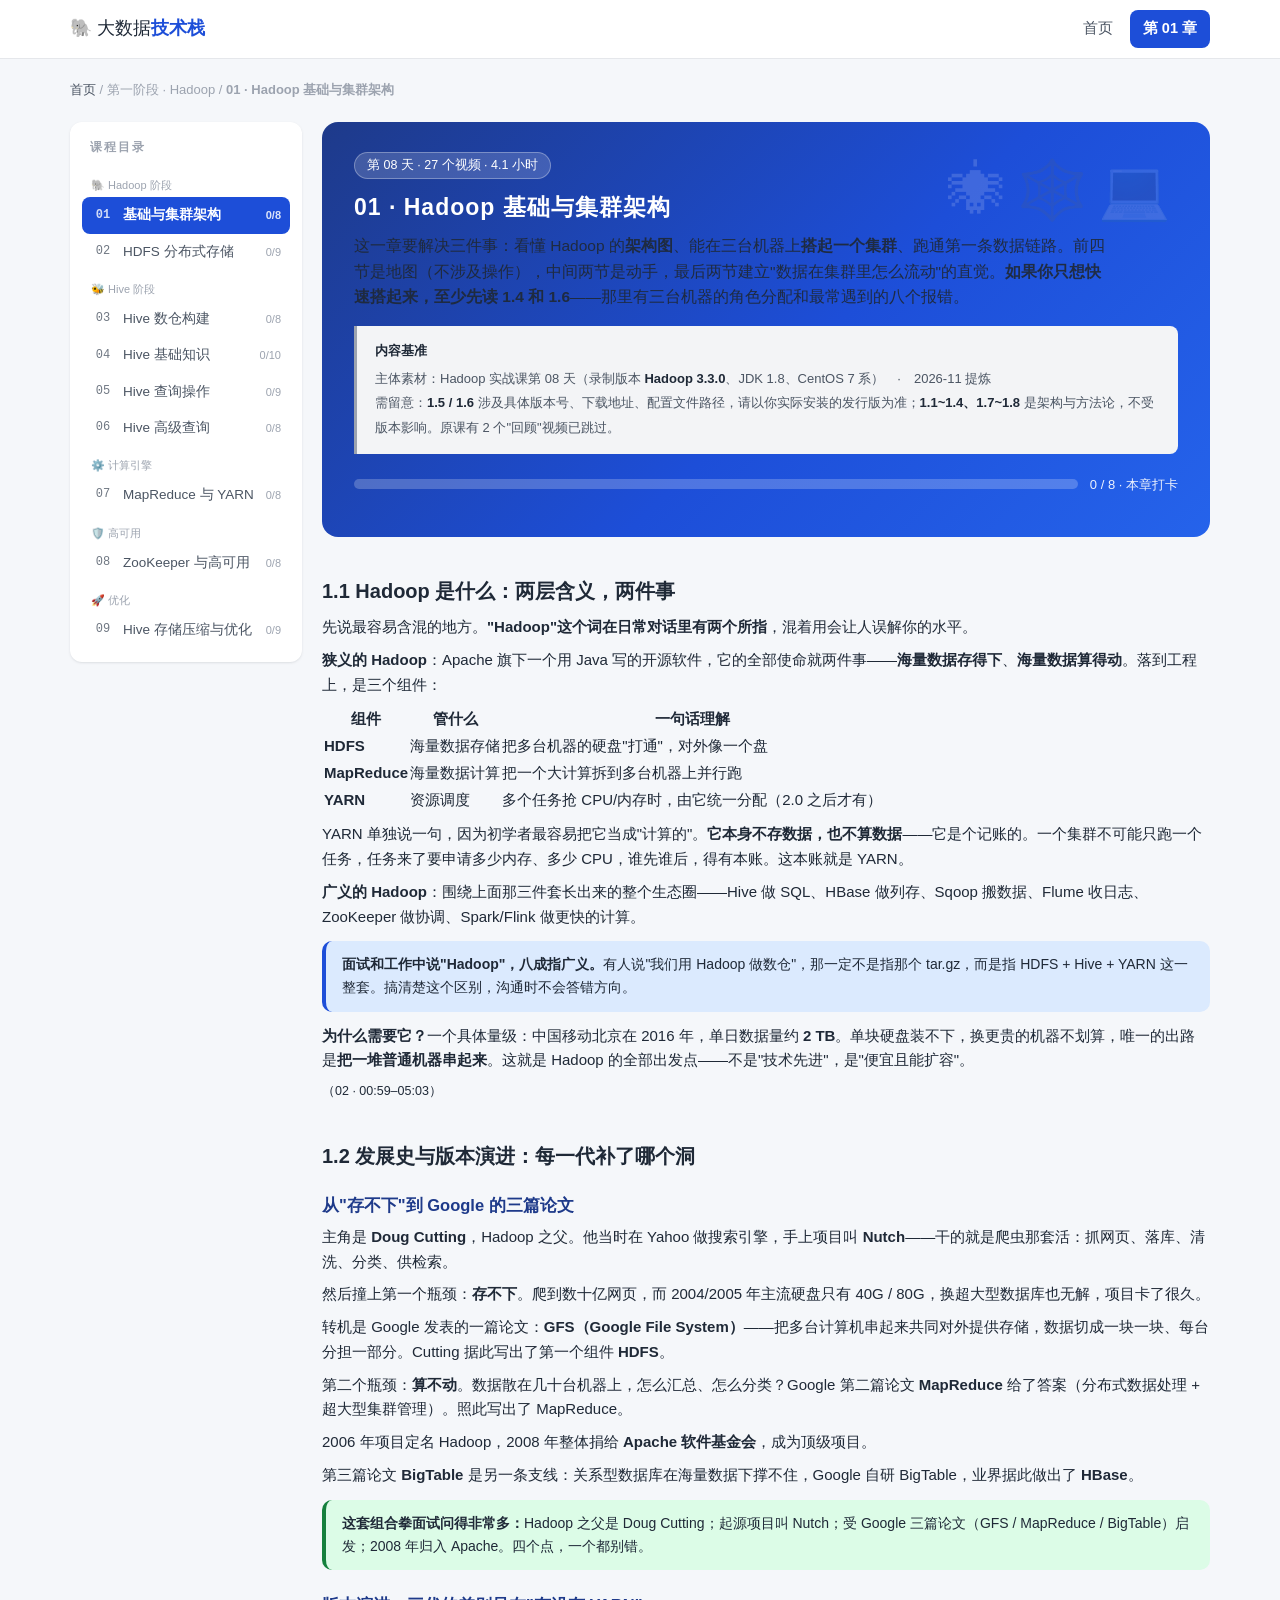
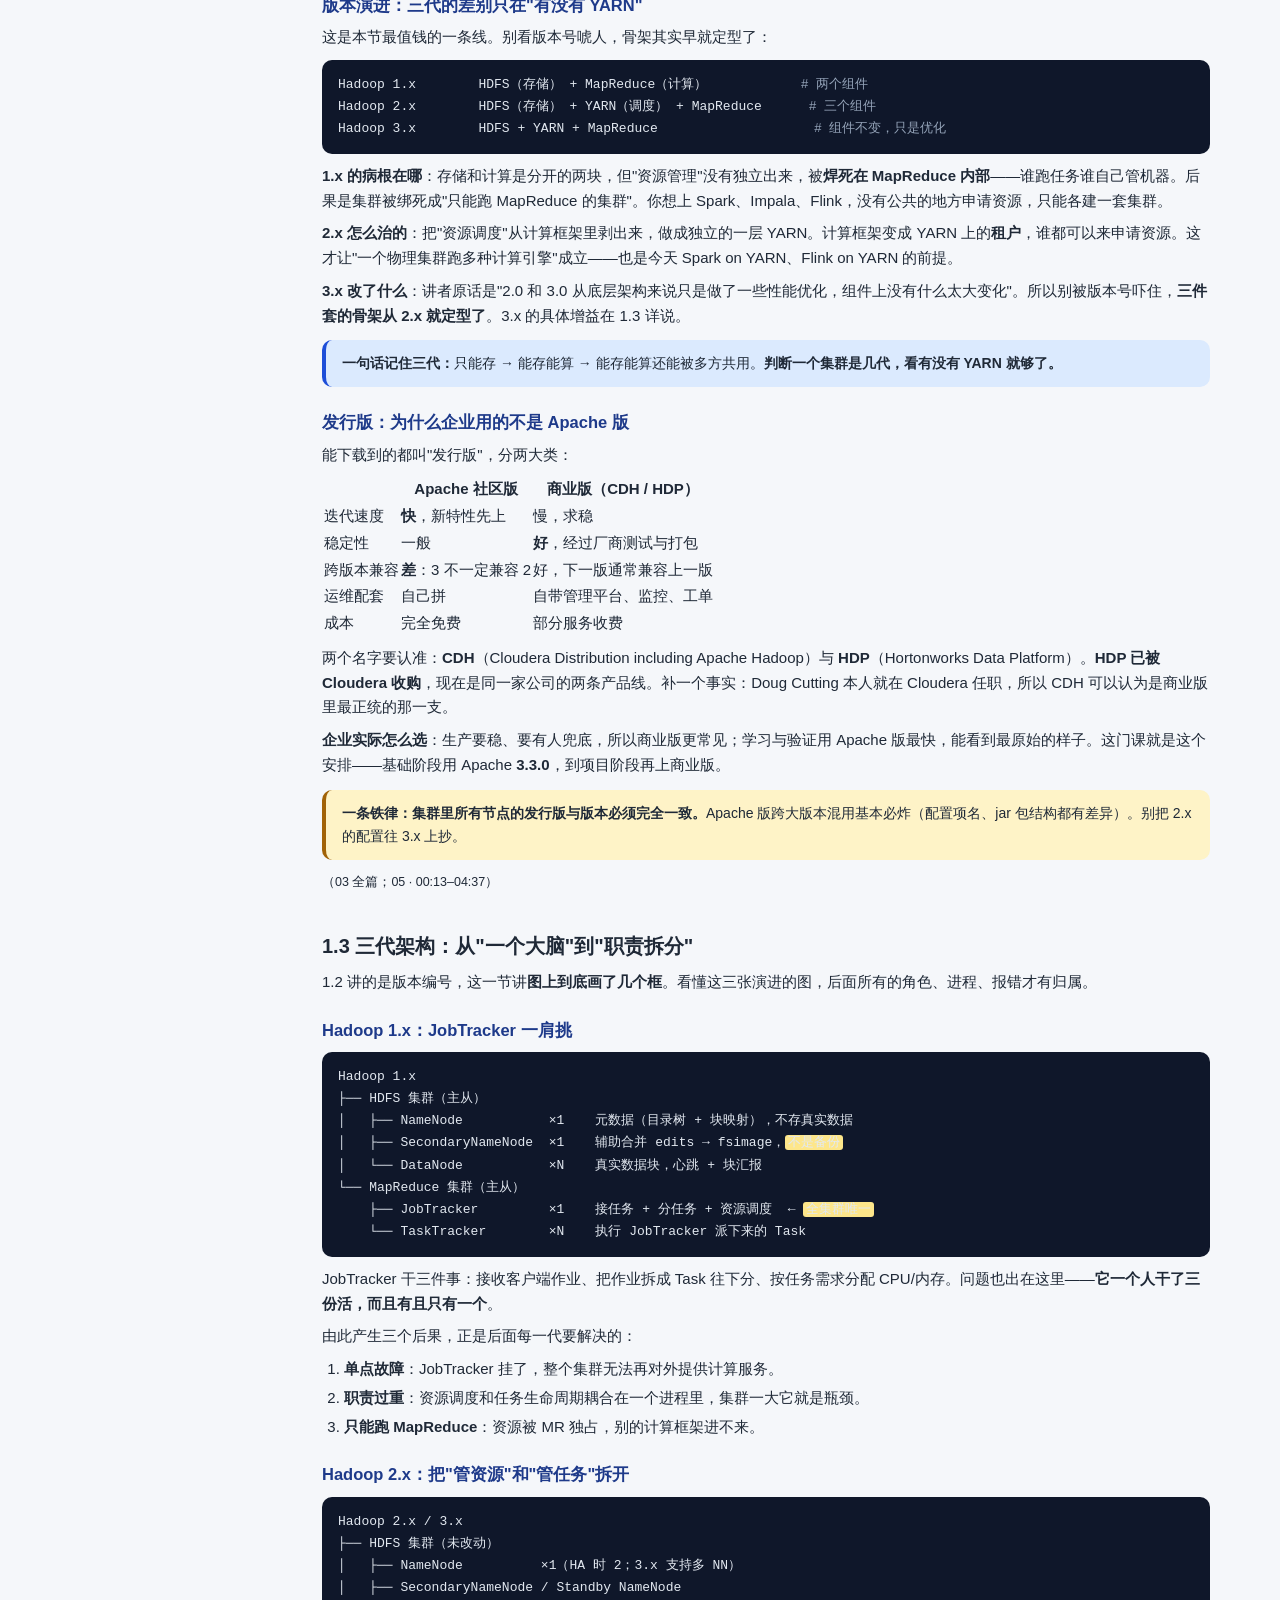
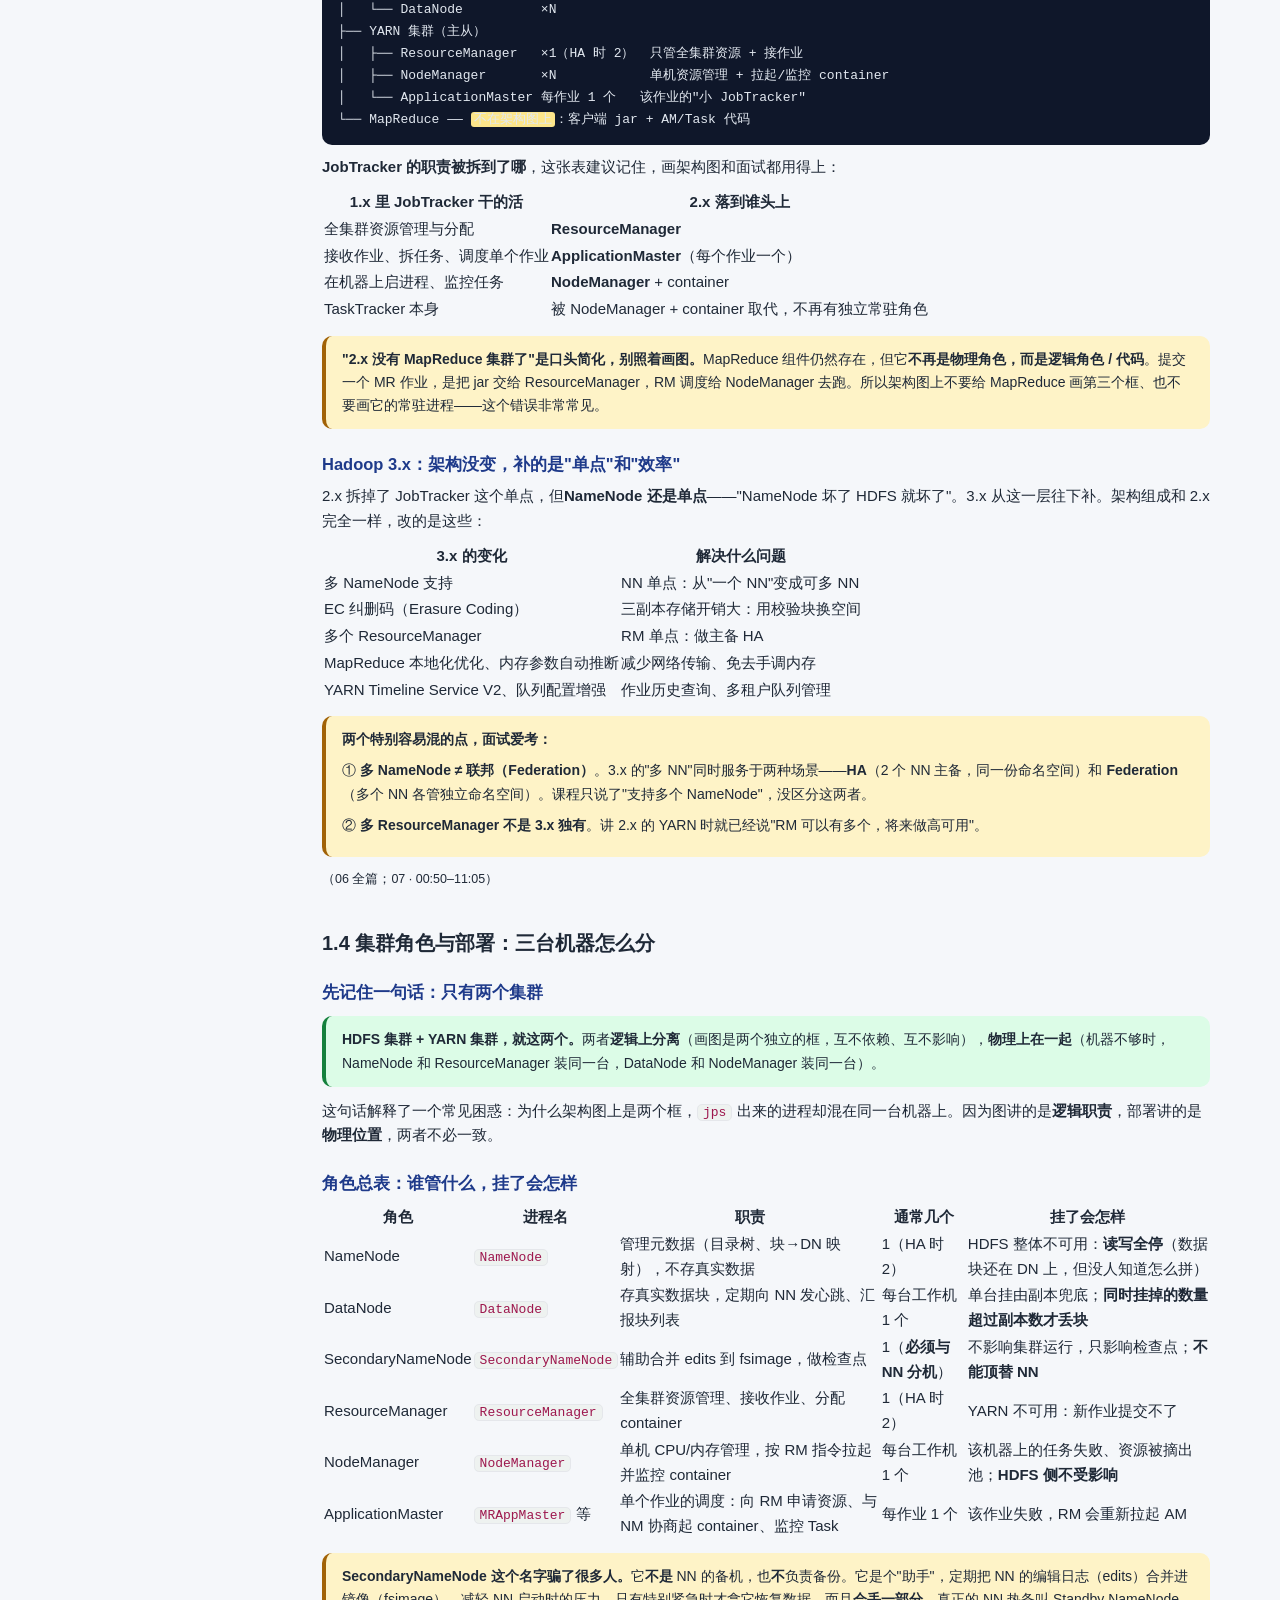
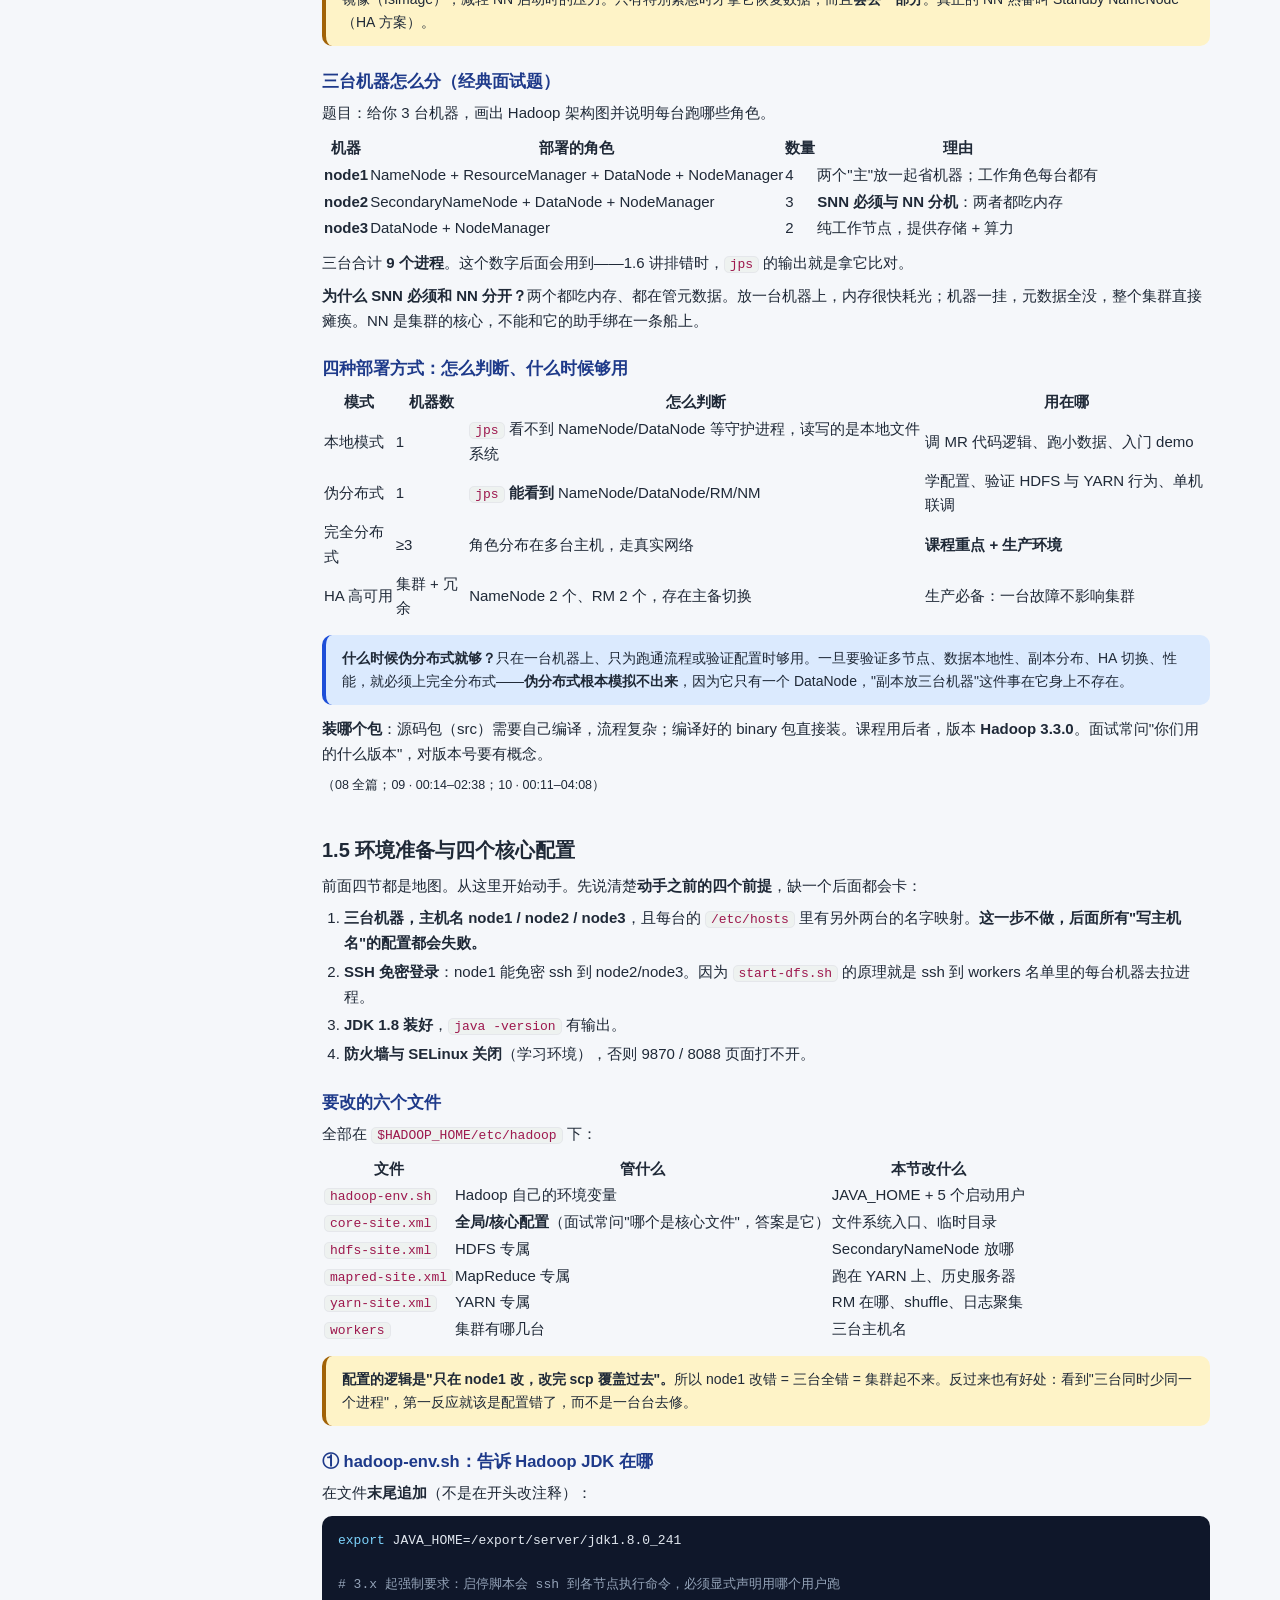
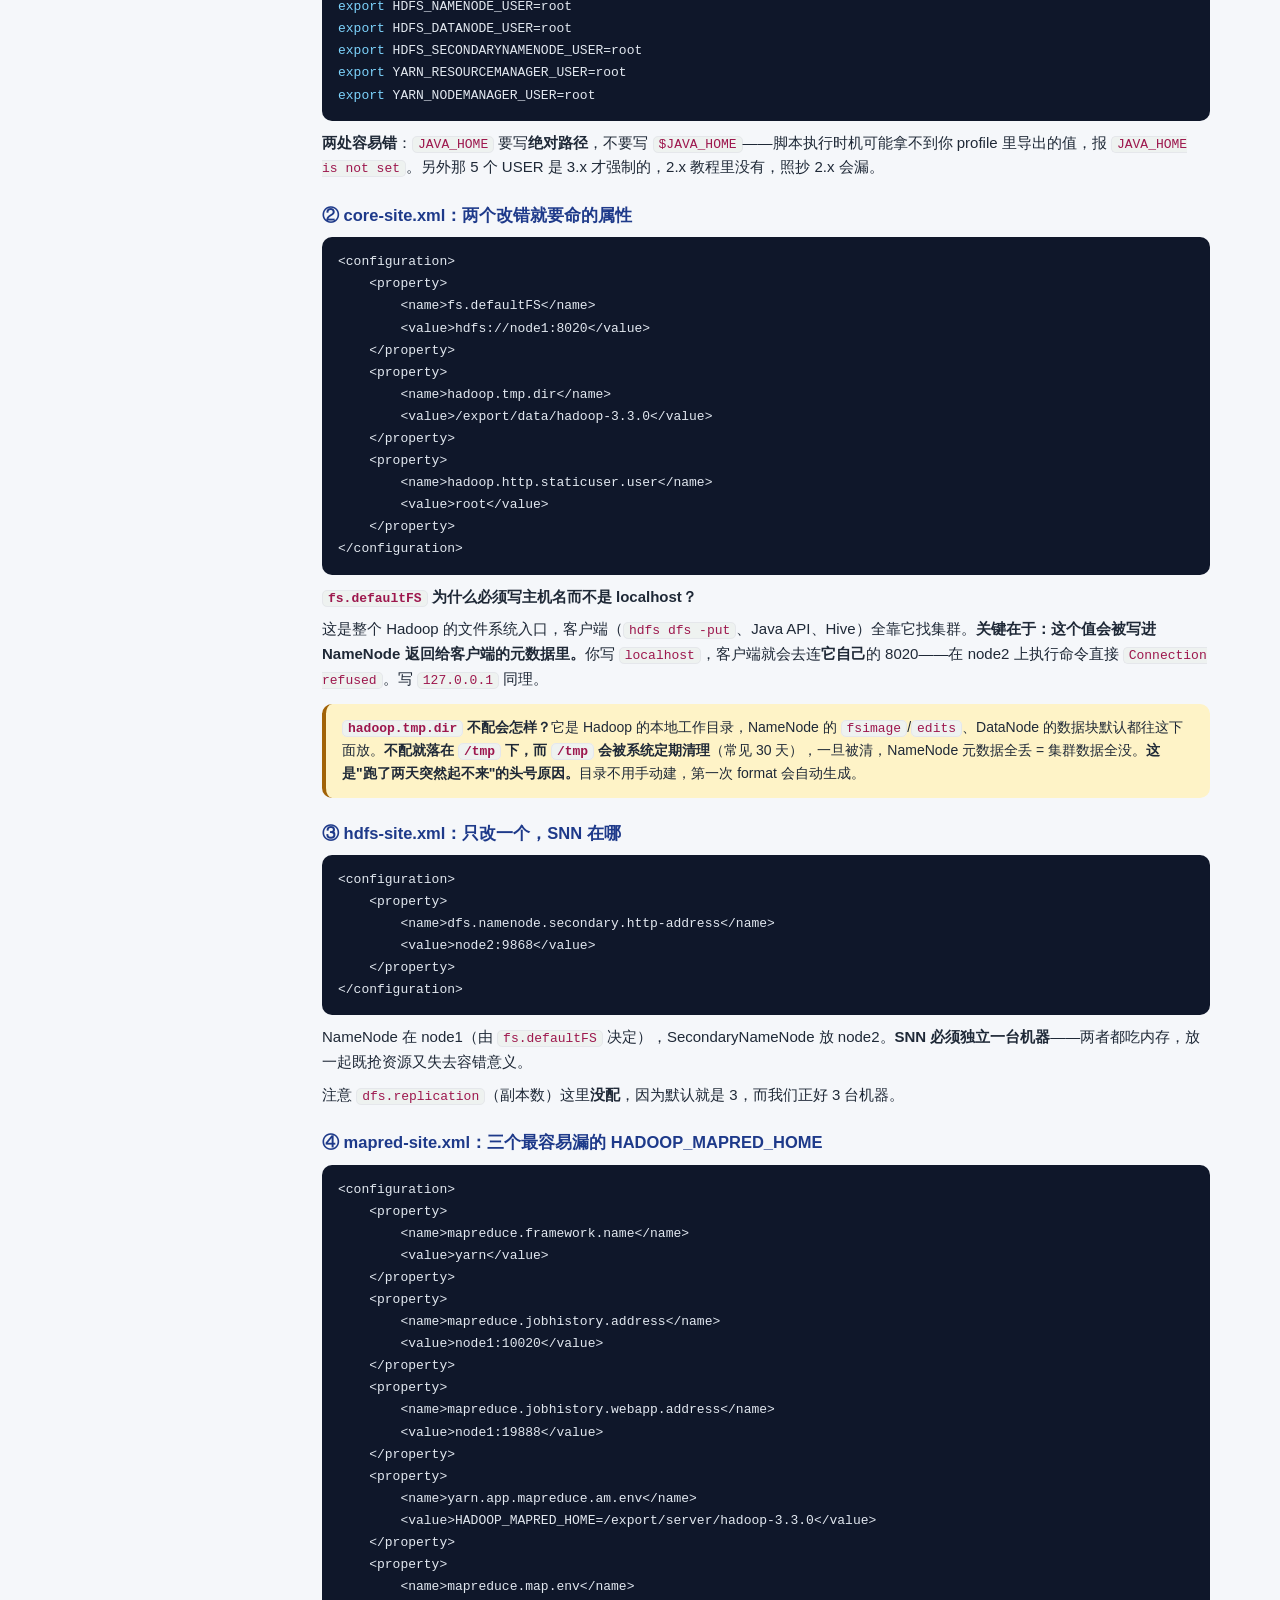
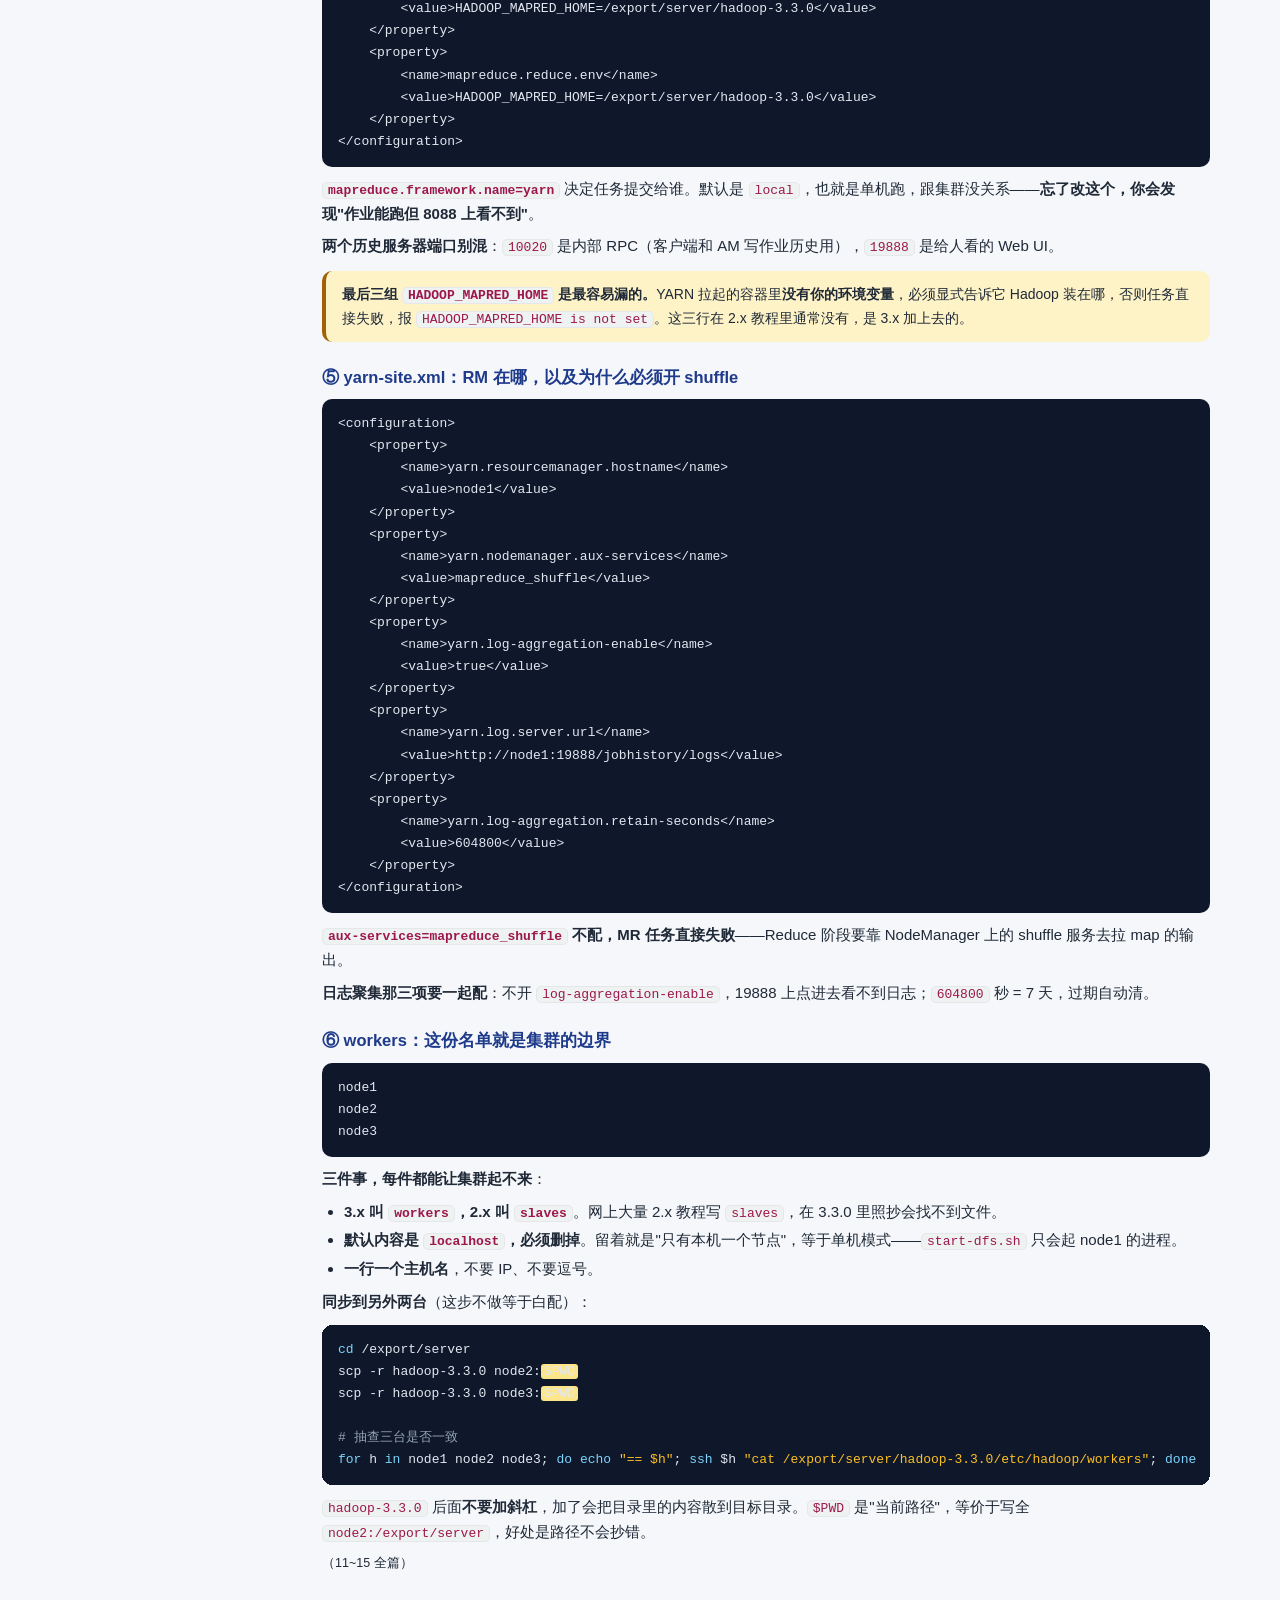
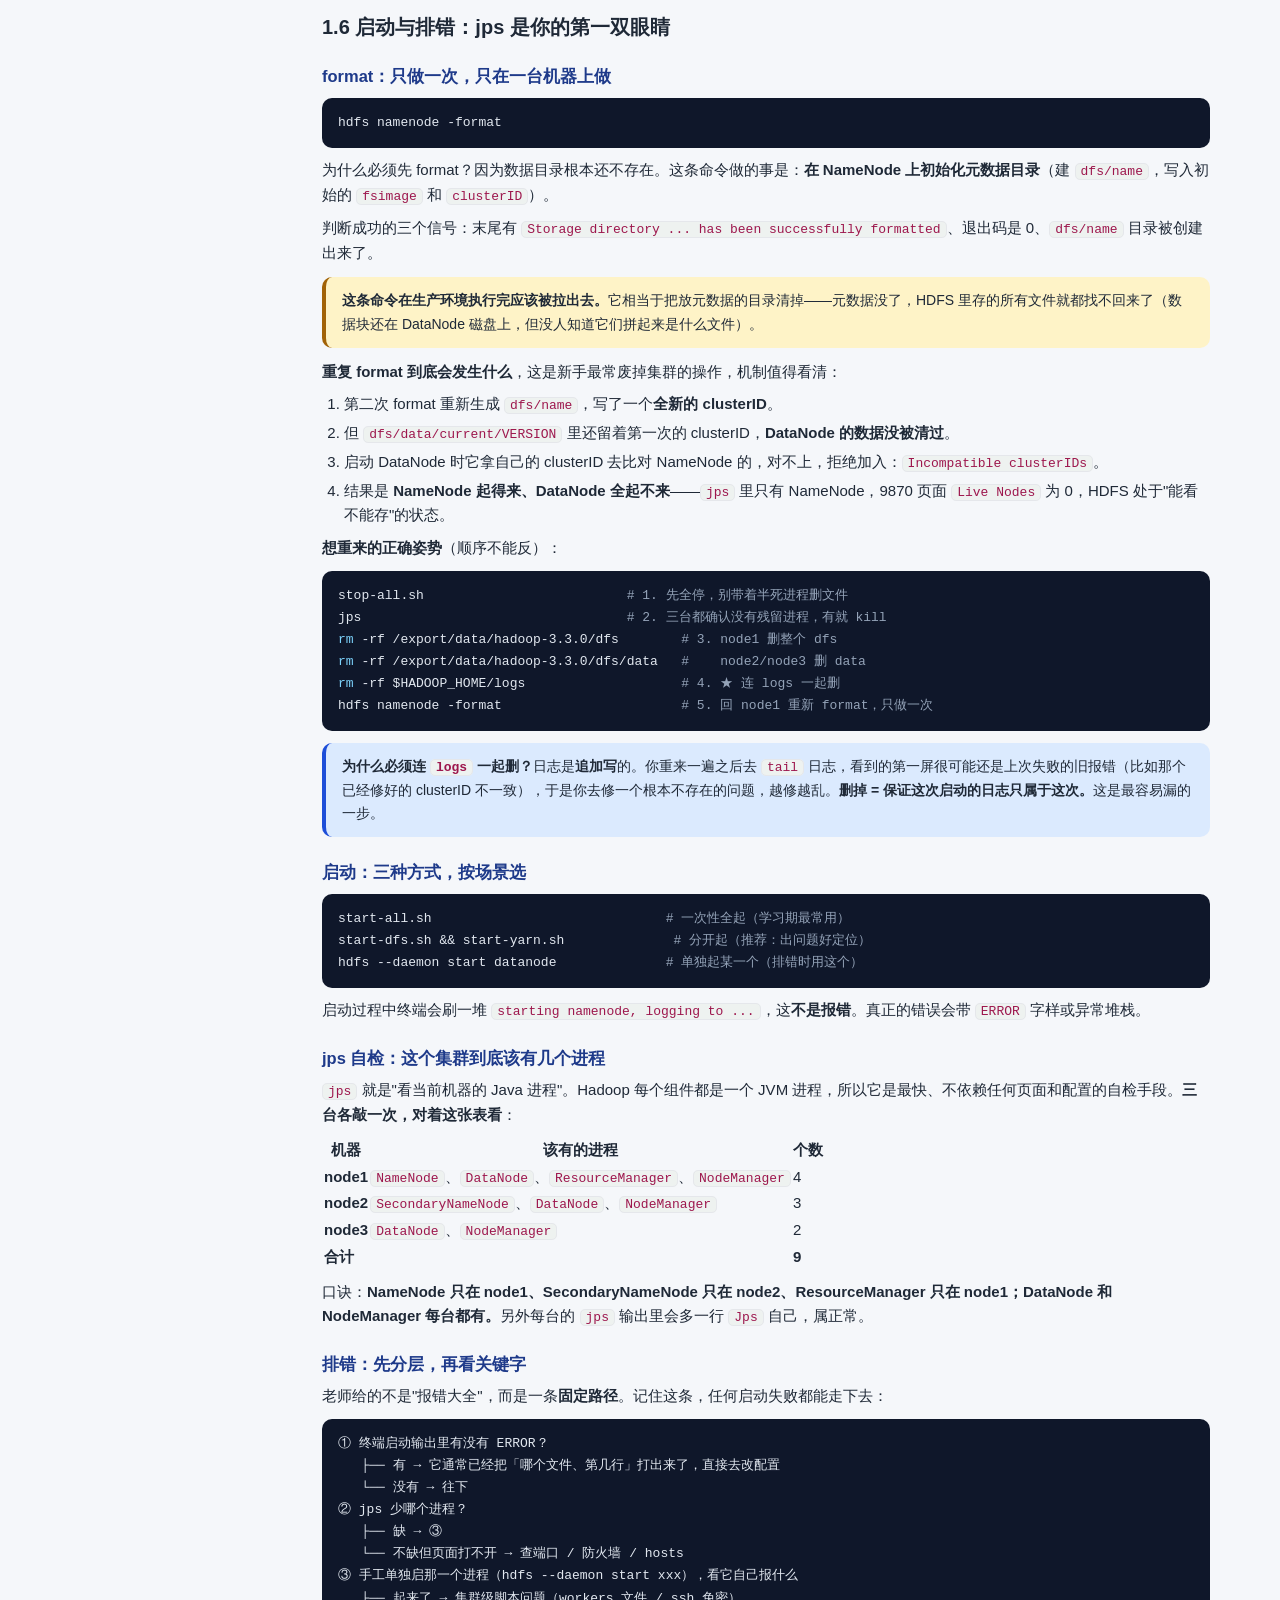
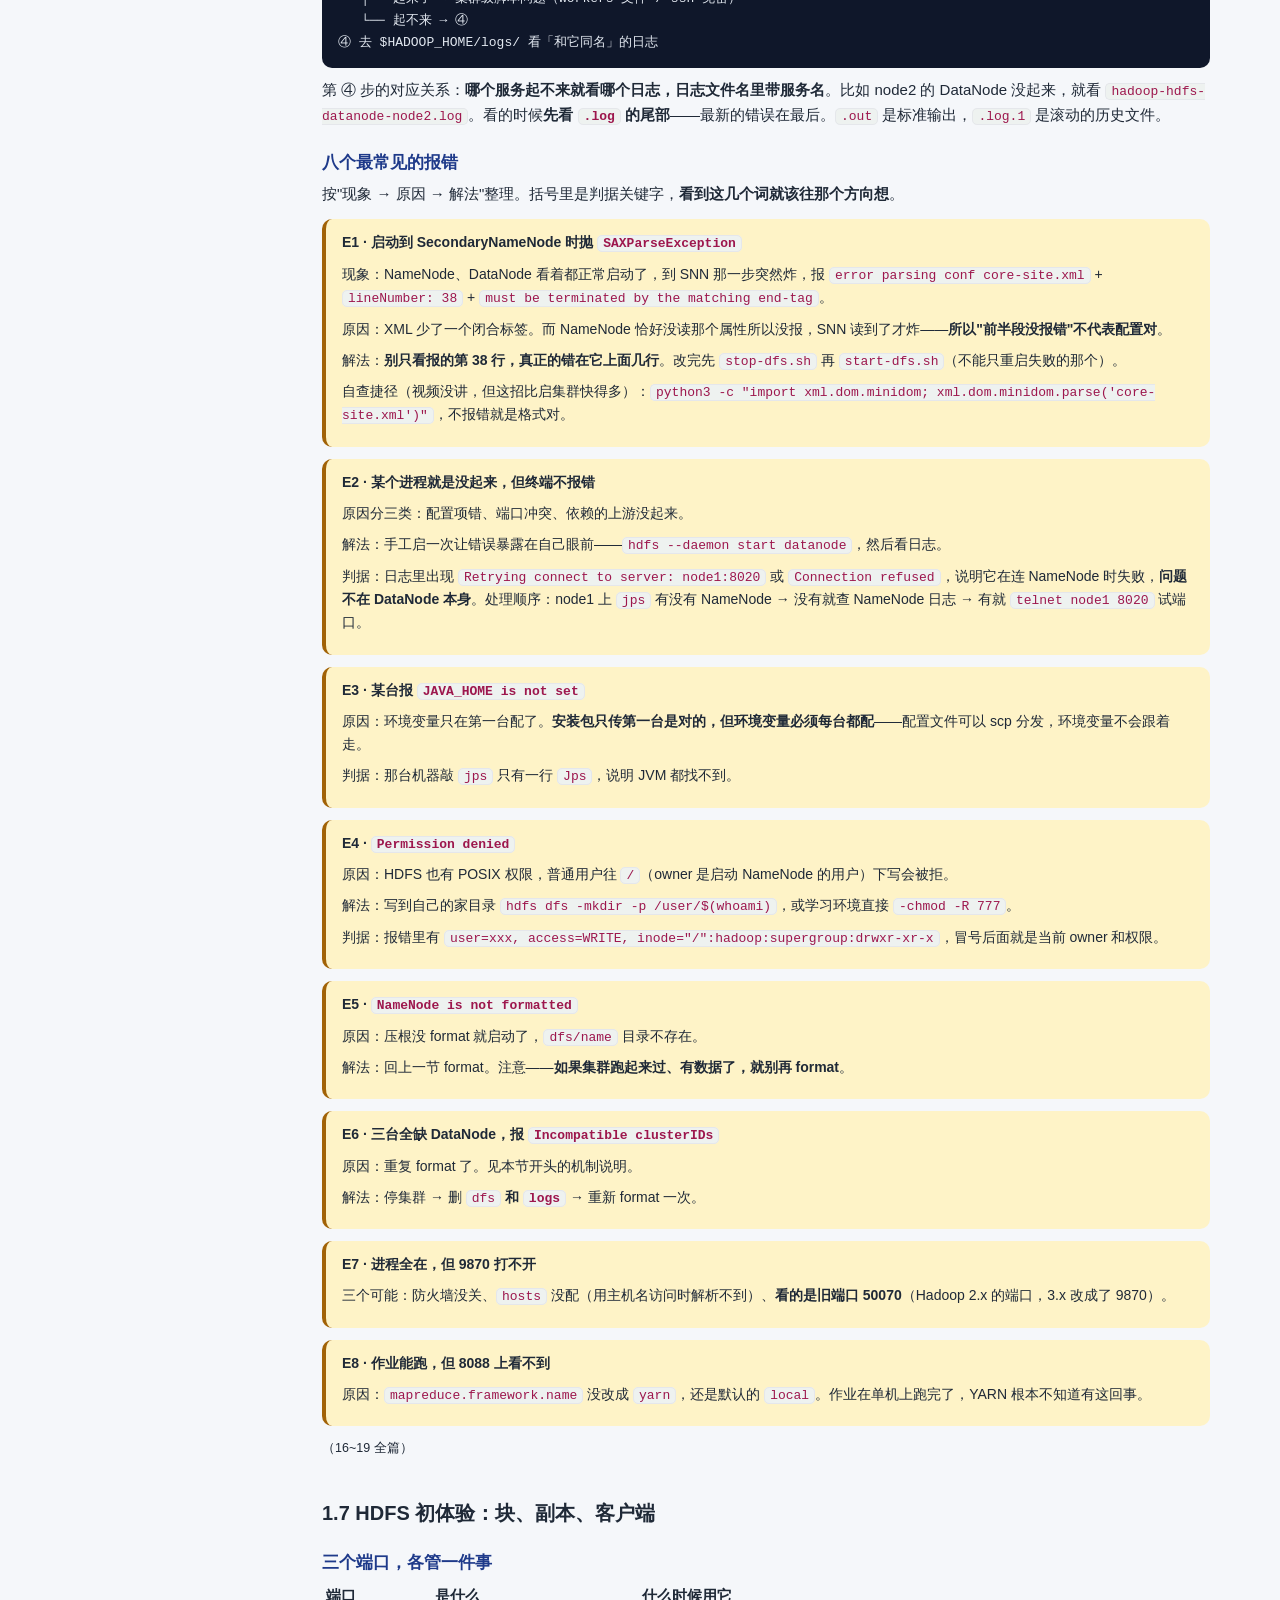
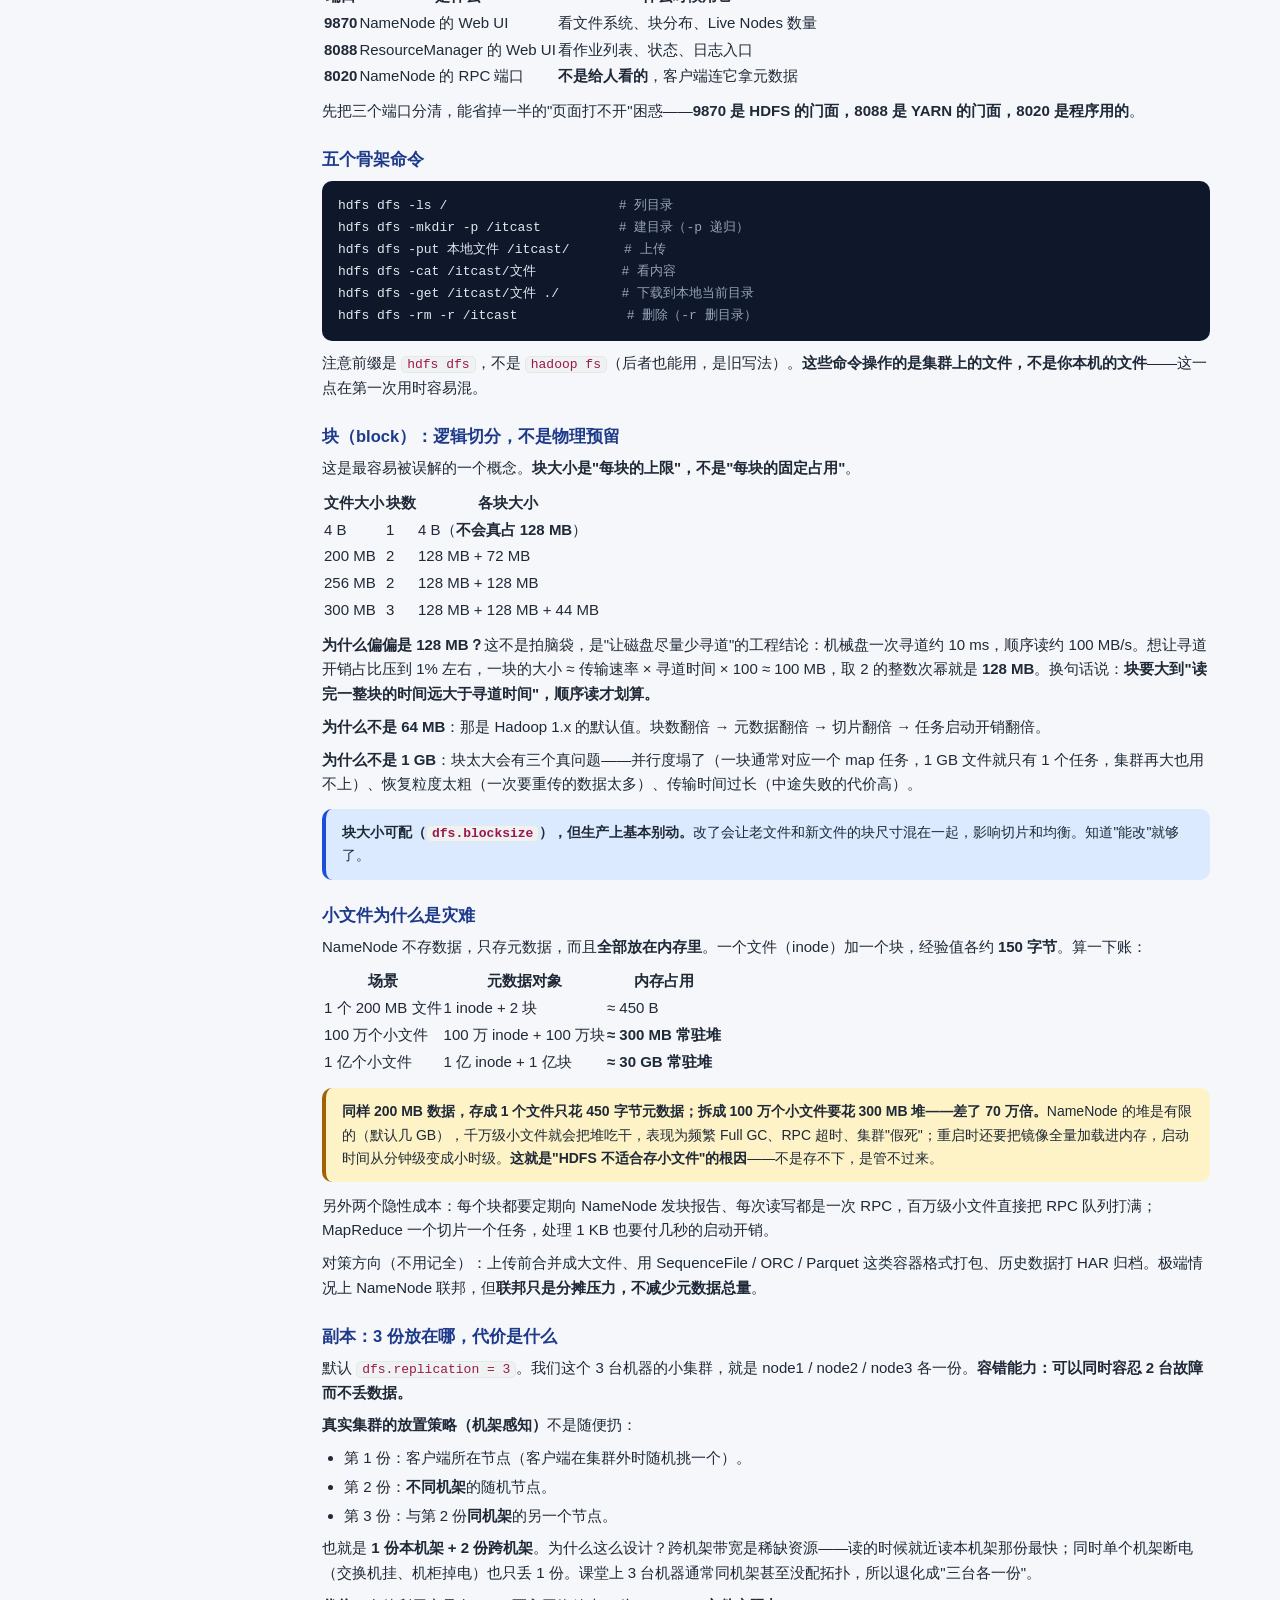
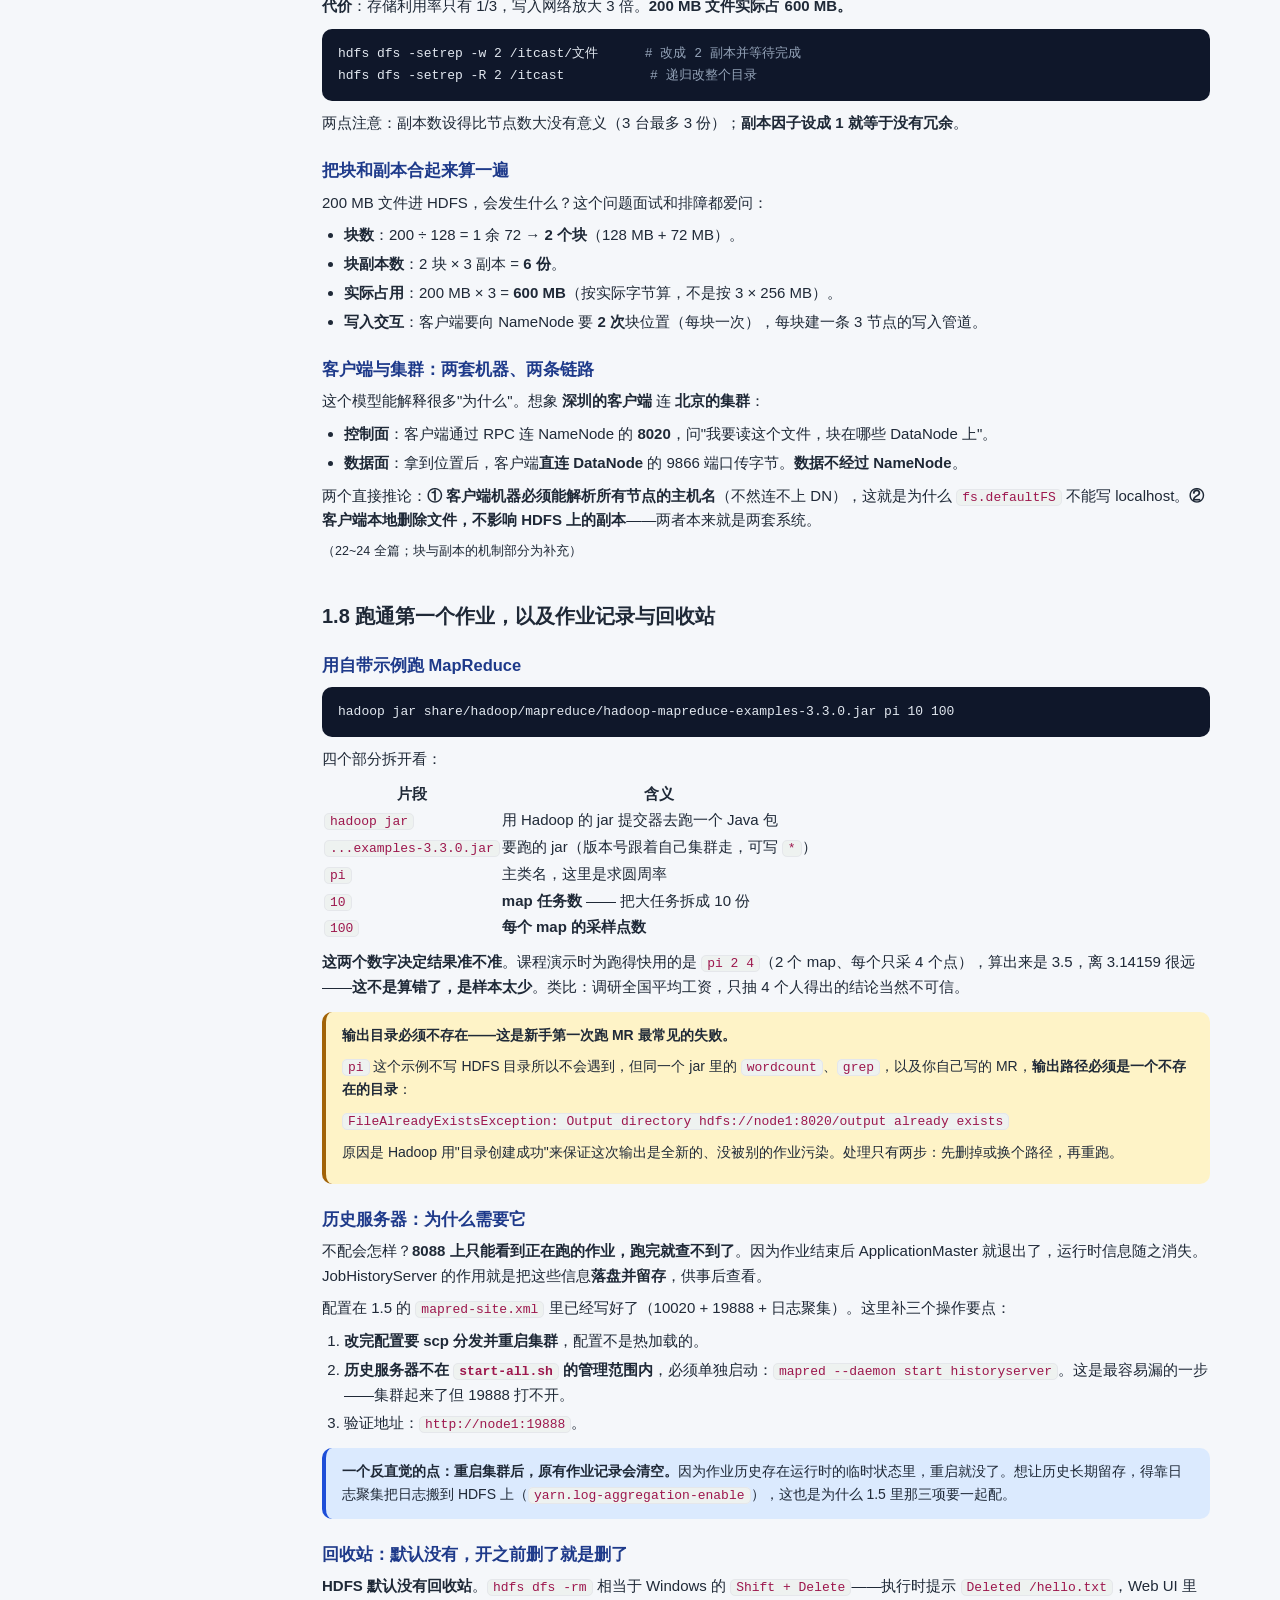
==== commit 6c055025: "完成剩余 7 章：Hive 全链路 + MR/YARN + 高可用 + 优化 第 03 章 · Hive 数仓构建（day10 · 13 个视频 / 2.0h） - 从"数仓既不生产也不消费数据"这一" ====
--- a/ch01.html
+++ b/ch01.html
@@ -39,10 +39,18 @@
       <div class="cap">课程目录</div>
       <div class="grp">🐘 Hadoop 阶段</div>
       <a href="ch01.html" data-nav="c01" class="active"><span class="no">01</span>基础与集群架构 <span class="pg" data-chapter-progress="c01">0/8</span></a>
-      <div class="grp">后续章节</div>
       <a href="ch02.html" data-nav="c02"><span class="no">02</span>HDFS 分布式存储 <span class="pg" data-chapter-progress="c02">0/9</span></a>
-      <a href="index.html"><span class="no">03</span>Hive 数仓（待补）</a>
-      <a href="index.html"><span class="no">04</span>MapReduce 与 YARN（待补）</a>
+      <div class="grp">🐝 Hive 阶段</div>
+      <a href="ch03.html" data-nav="c03"><span class="no">03</span>Hive 数仓构建 <span class="pg" data-chapter-progress="c03">0/8</span></a>
+      <a href="ch04.html" data-nav="c04"><span class="no">04</span>Hive 基础知识 <span class="pg" data-chapter-progress="c04">0/10</span></a>
+      <a href="ch05.html" data-nav="c05"><span class="no">05</span>Hive 查询操作 <span class="pg" data-chapter-progress="c05">0/9</span></a>
+      <a href="ch06.html" data-nav="c06"><span class="no">06</span>Hive 高级查询 <span class="pg" data-chapter-progress="c06">0/8</span></a>
+      <div class="grp">⚙️ 计算引擎</div>
+      <a href="ch07.html" data-nav="c07"><span class="no">07</span>MapReduce 与 YARN <span class="pg" data-chapter-progress="c07">0/8</span></a>
+      <div class="grp">🛡️ 高可用</div>
+      <a href="ch08.html" data-nav="c08"><span class="no">08</span>ZooKeeper 与高可用 <span class="pg" data-chapter-progress="c08">0/8</span></a>
+      <div class="grp">🚀 优化</div>
+      <a href="ch09.html" data-nav="c09"><span class="no">09</span>Hive 存储压缩与优化 <span class="pg" data-chapter-progress="c09">0/9</span></a>
     </aside>
 
     <div class="appmain doc">
